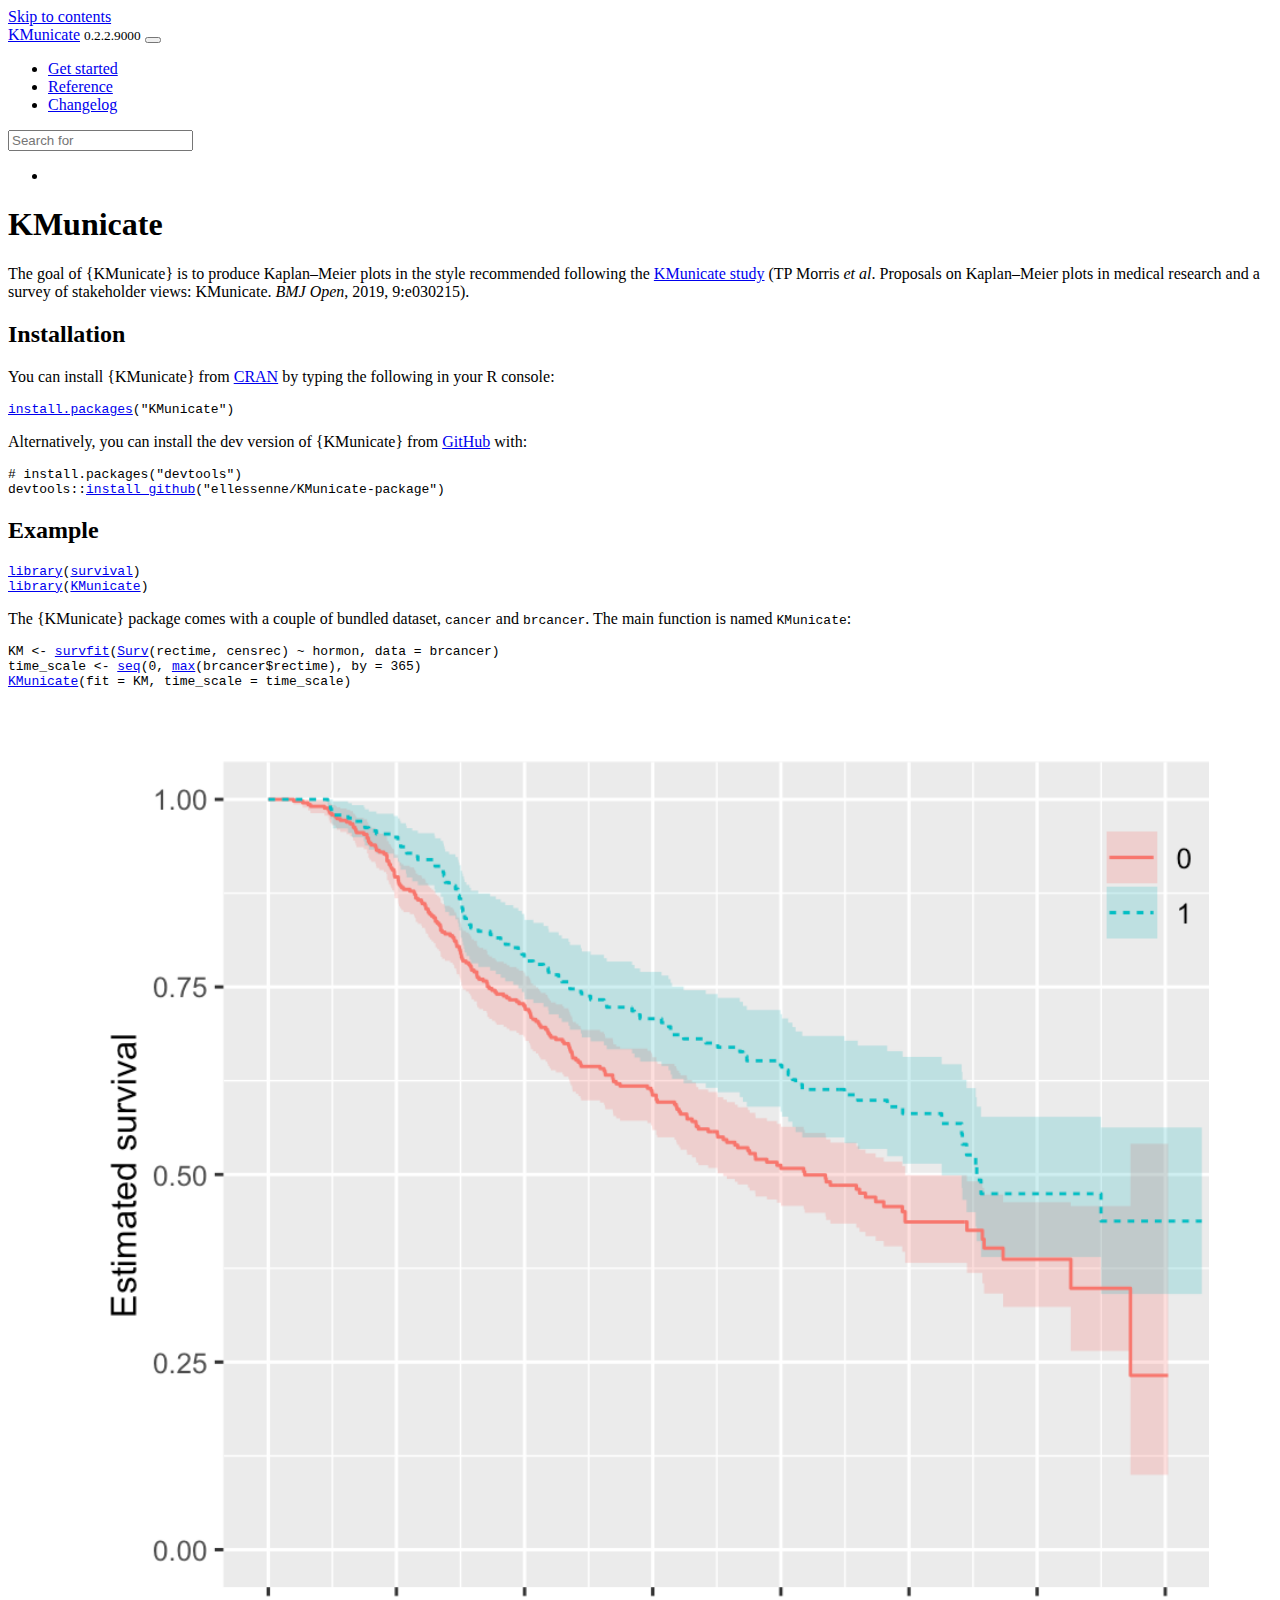
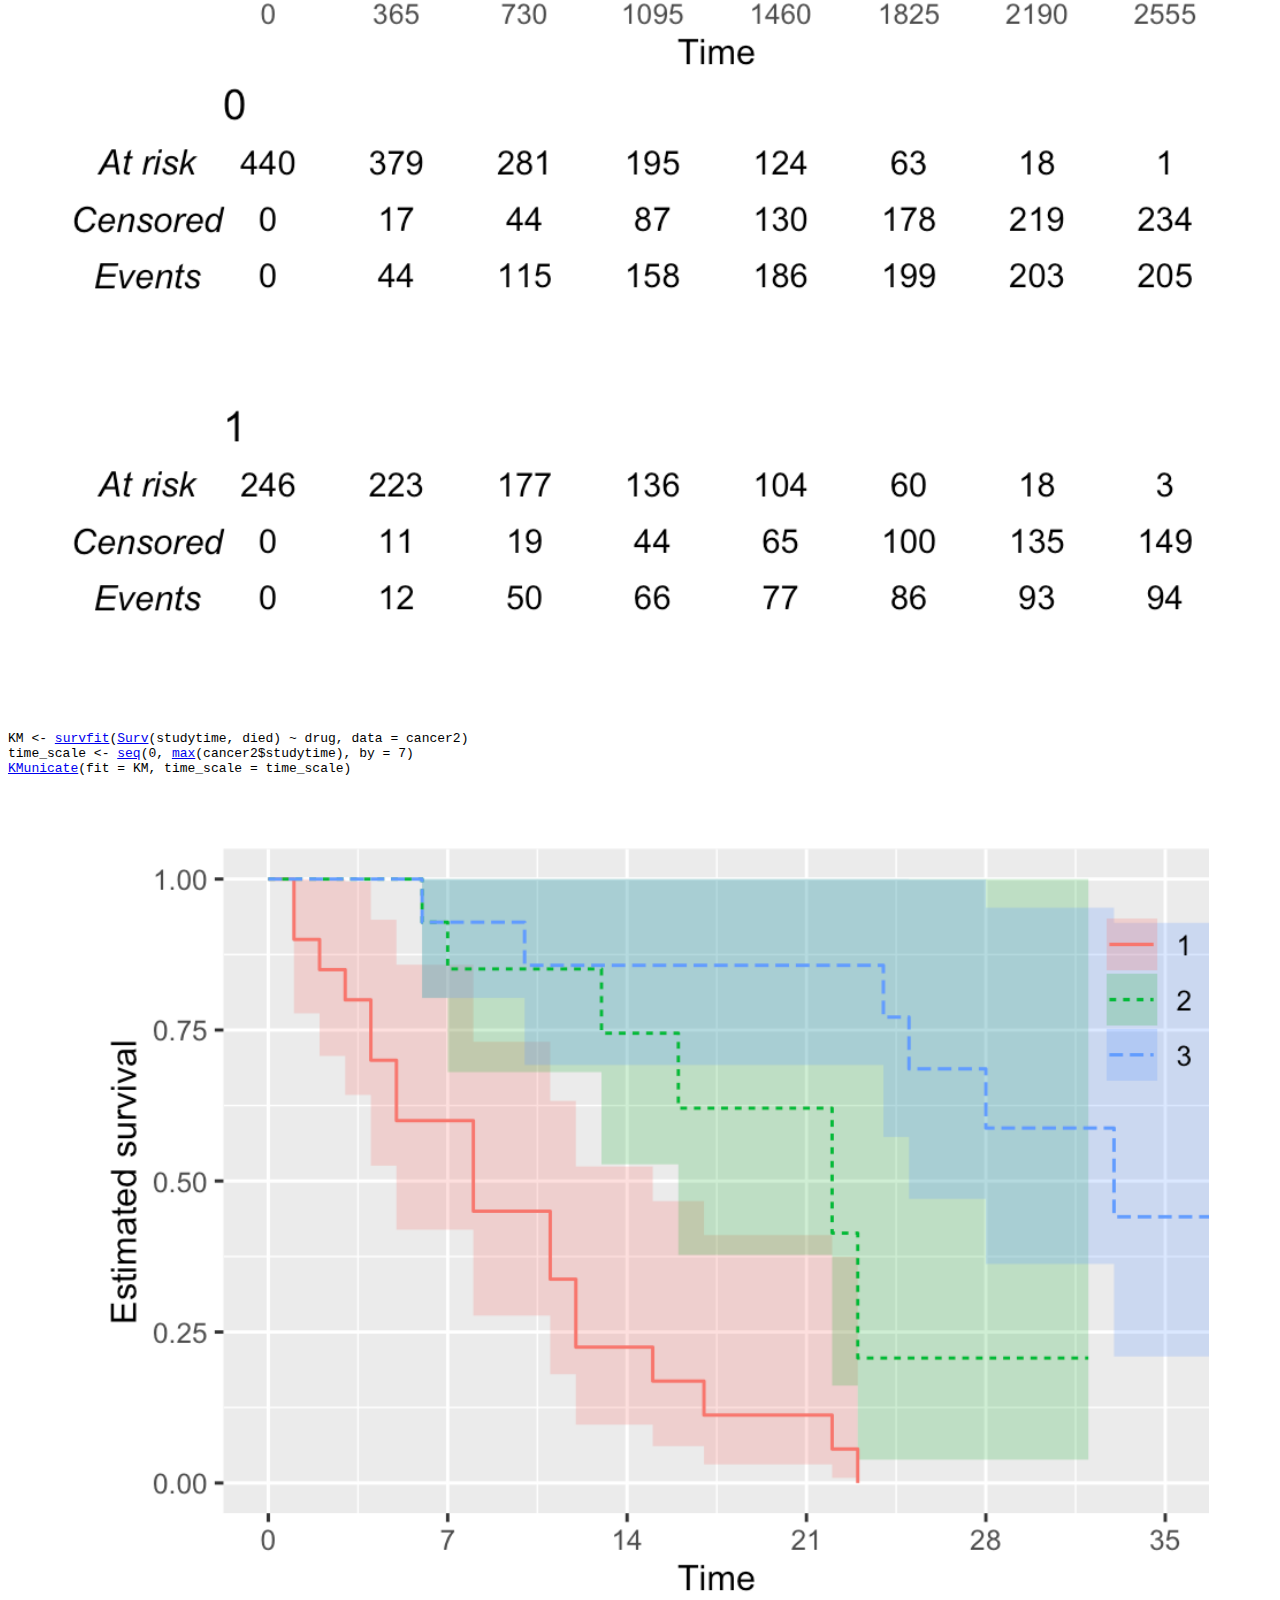
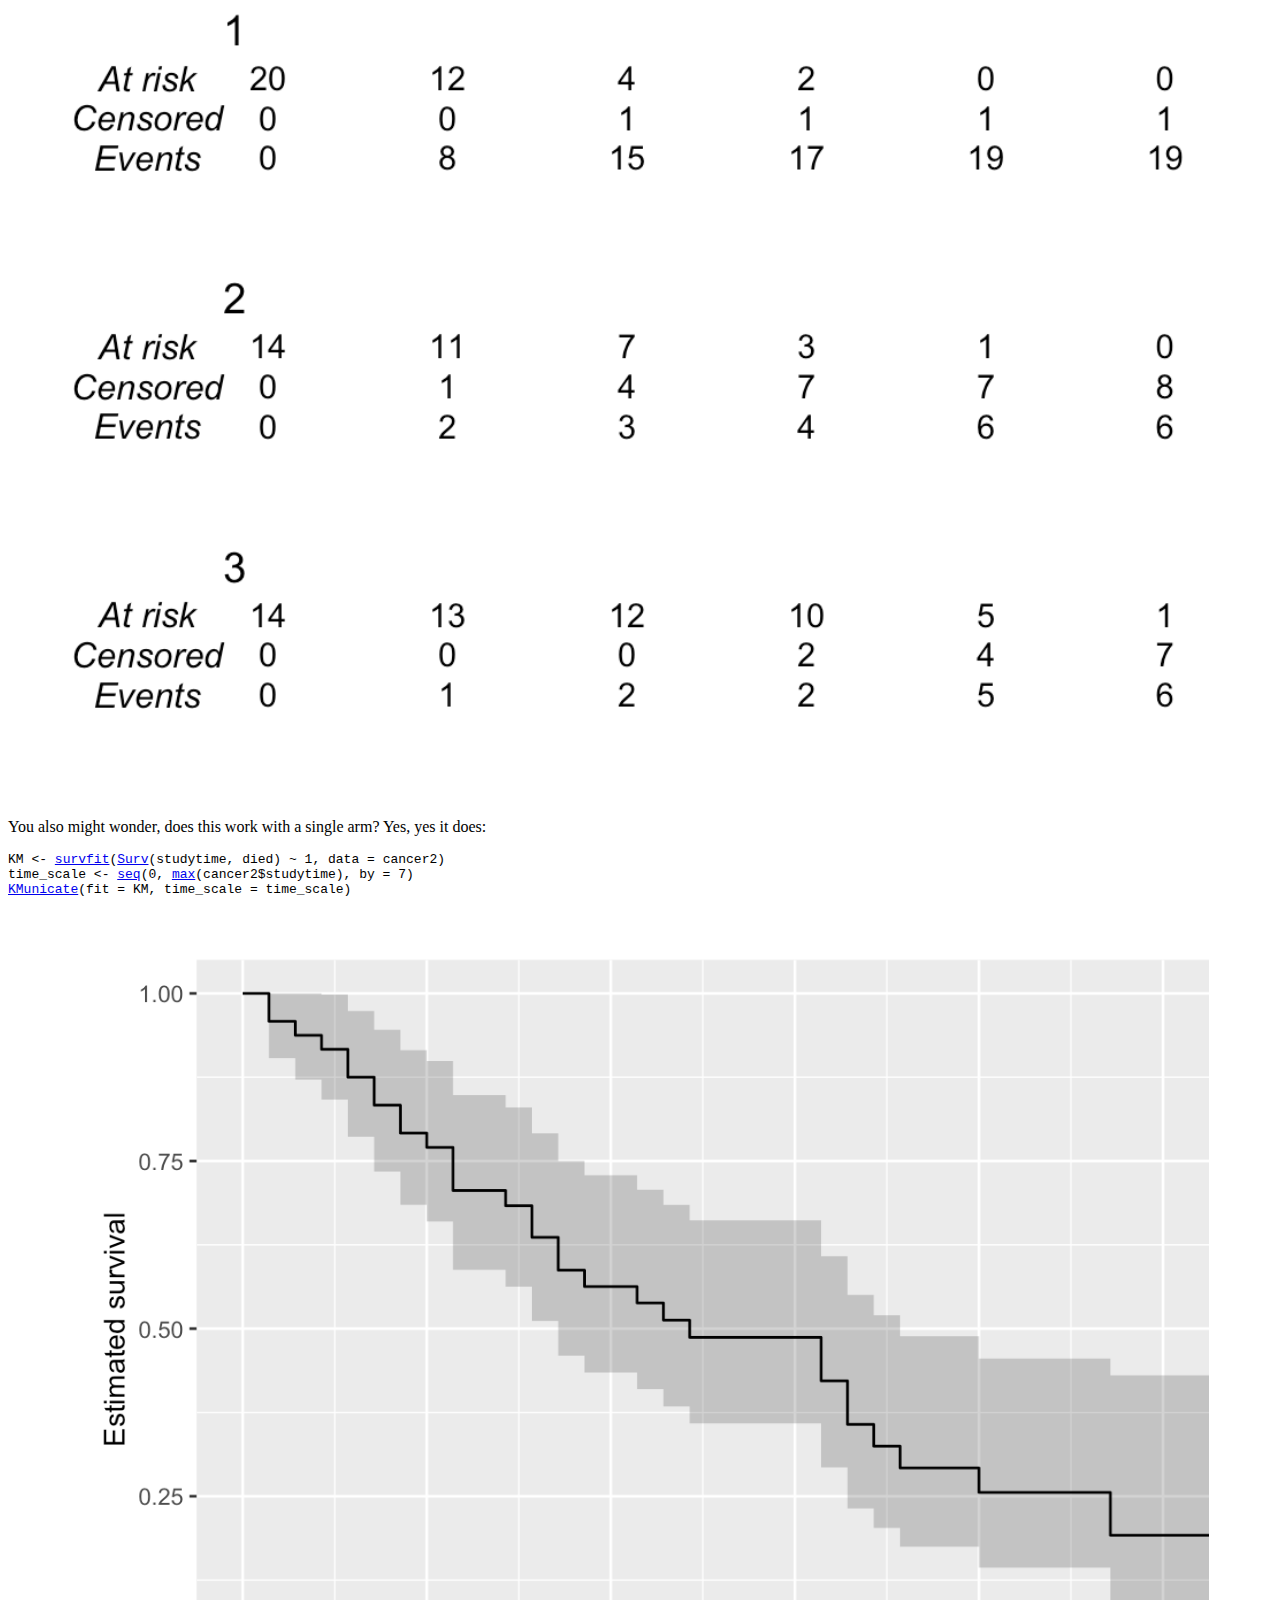
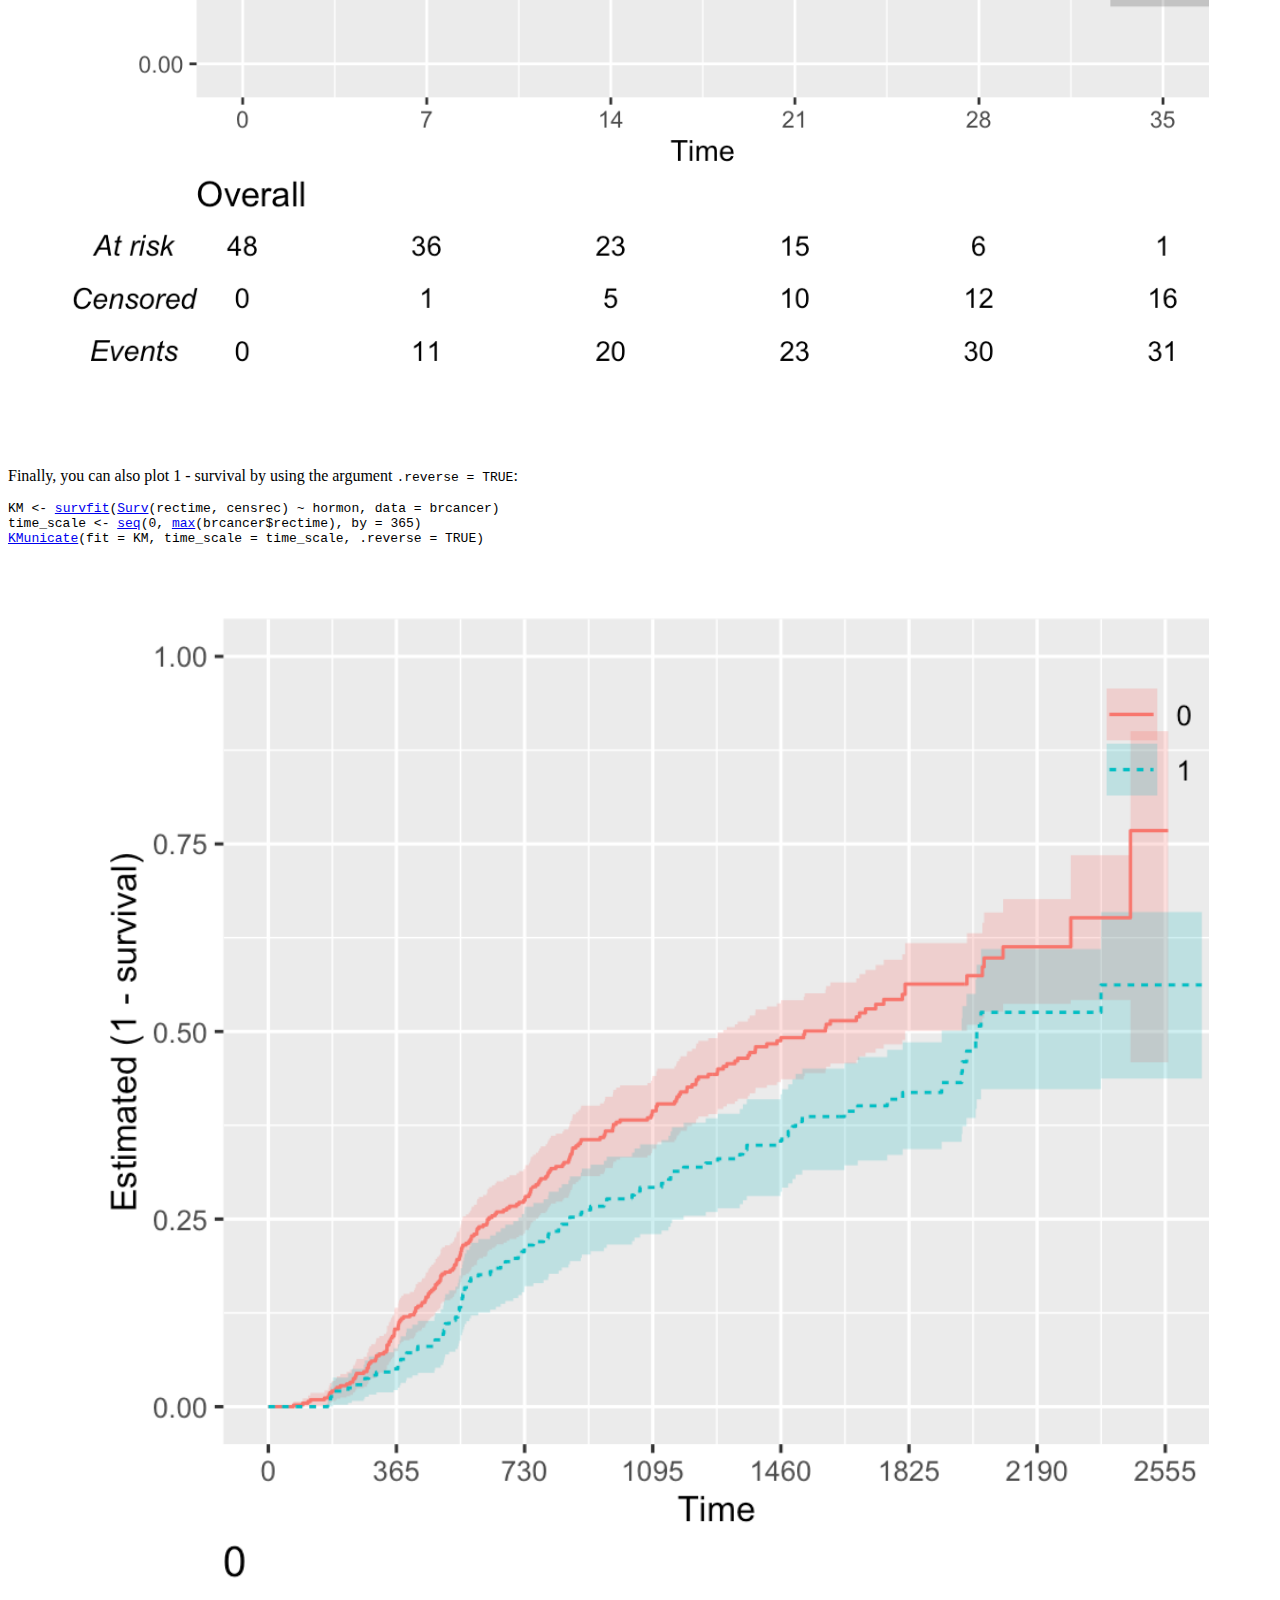
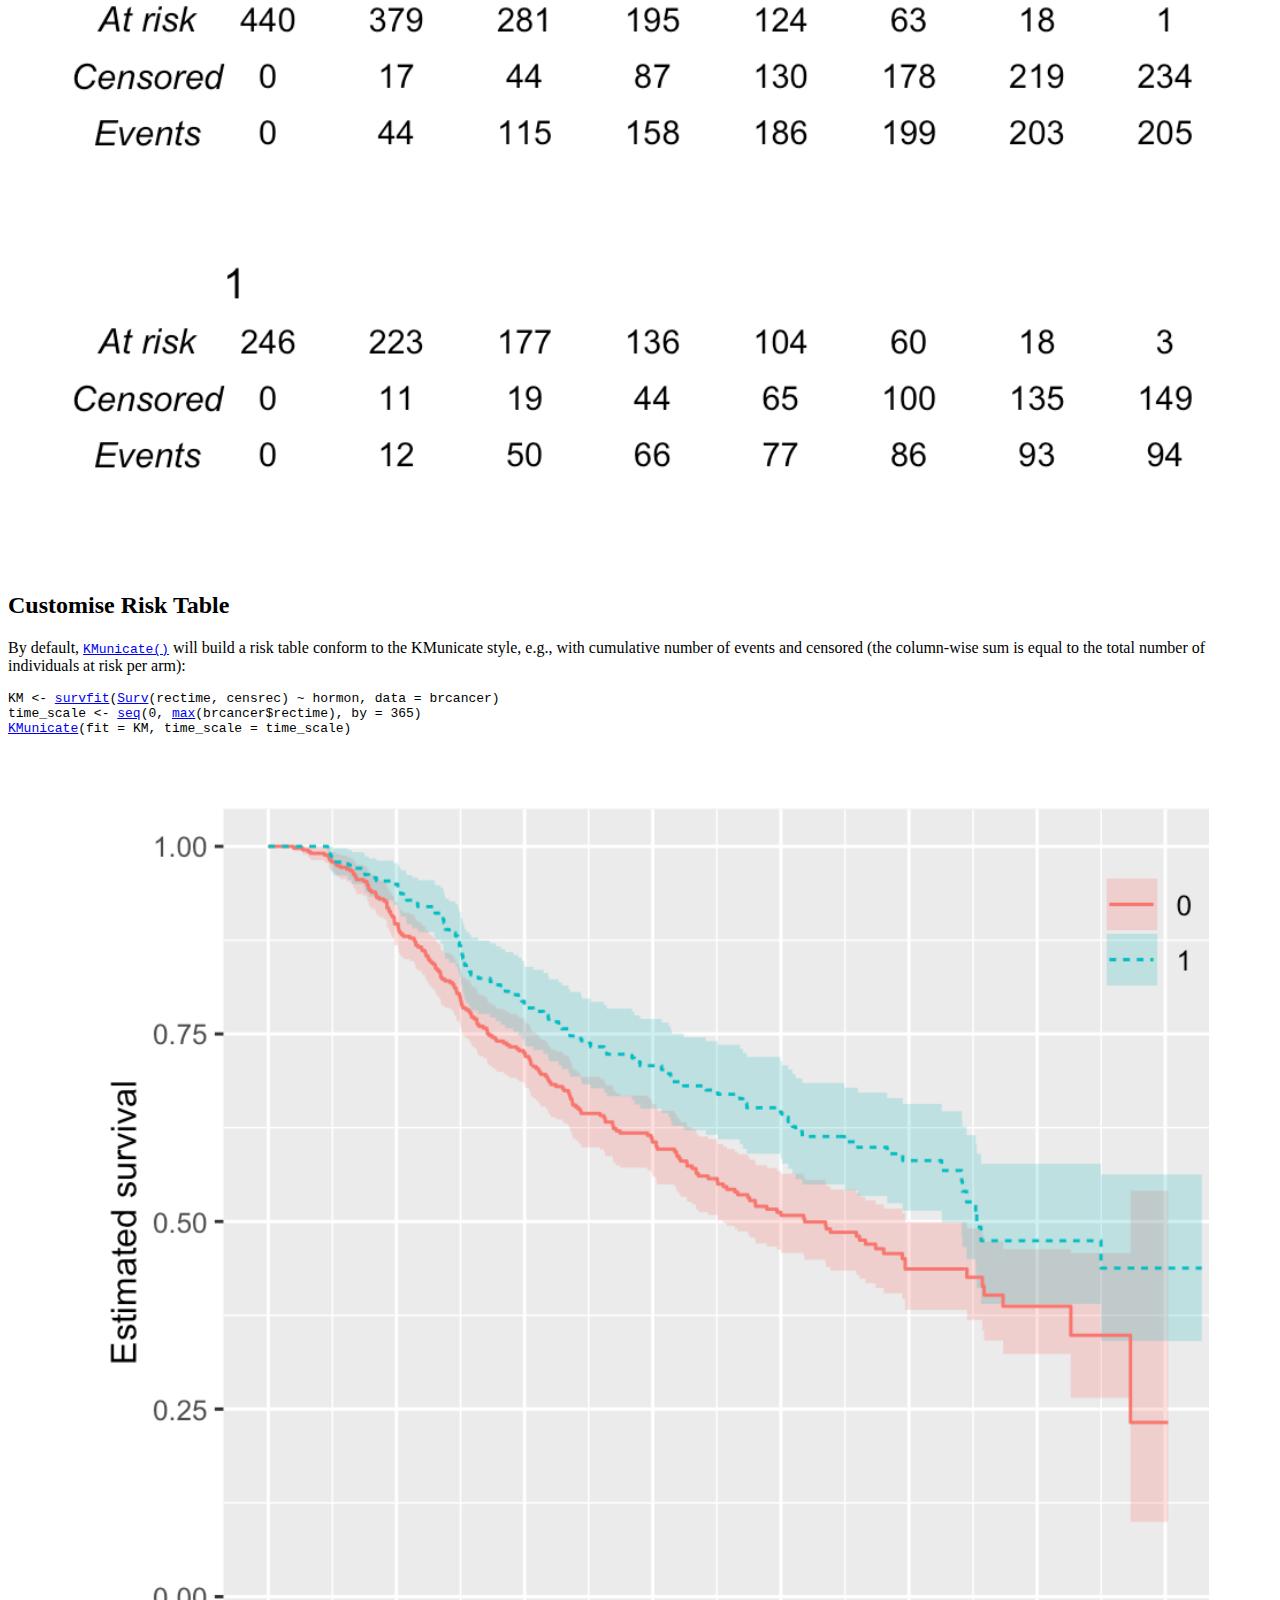
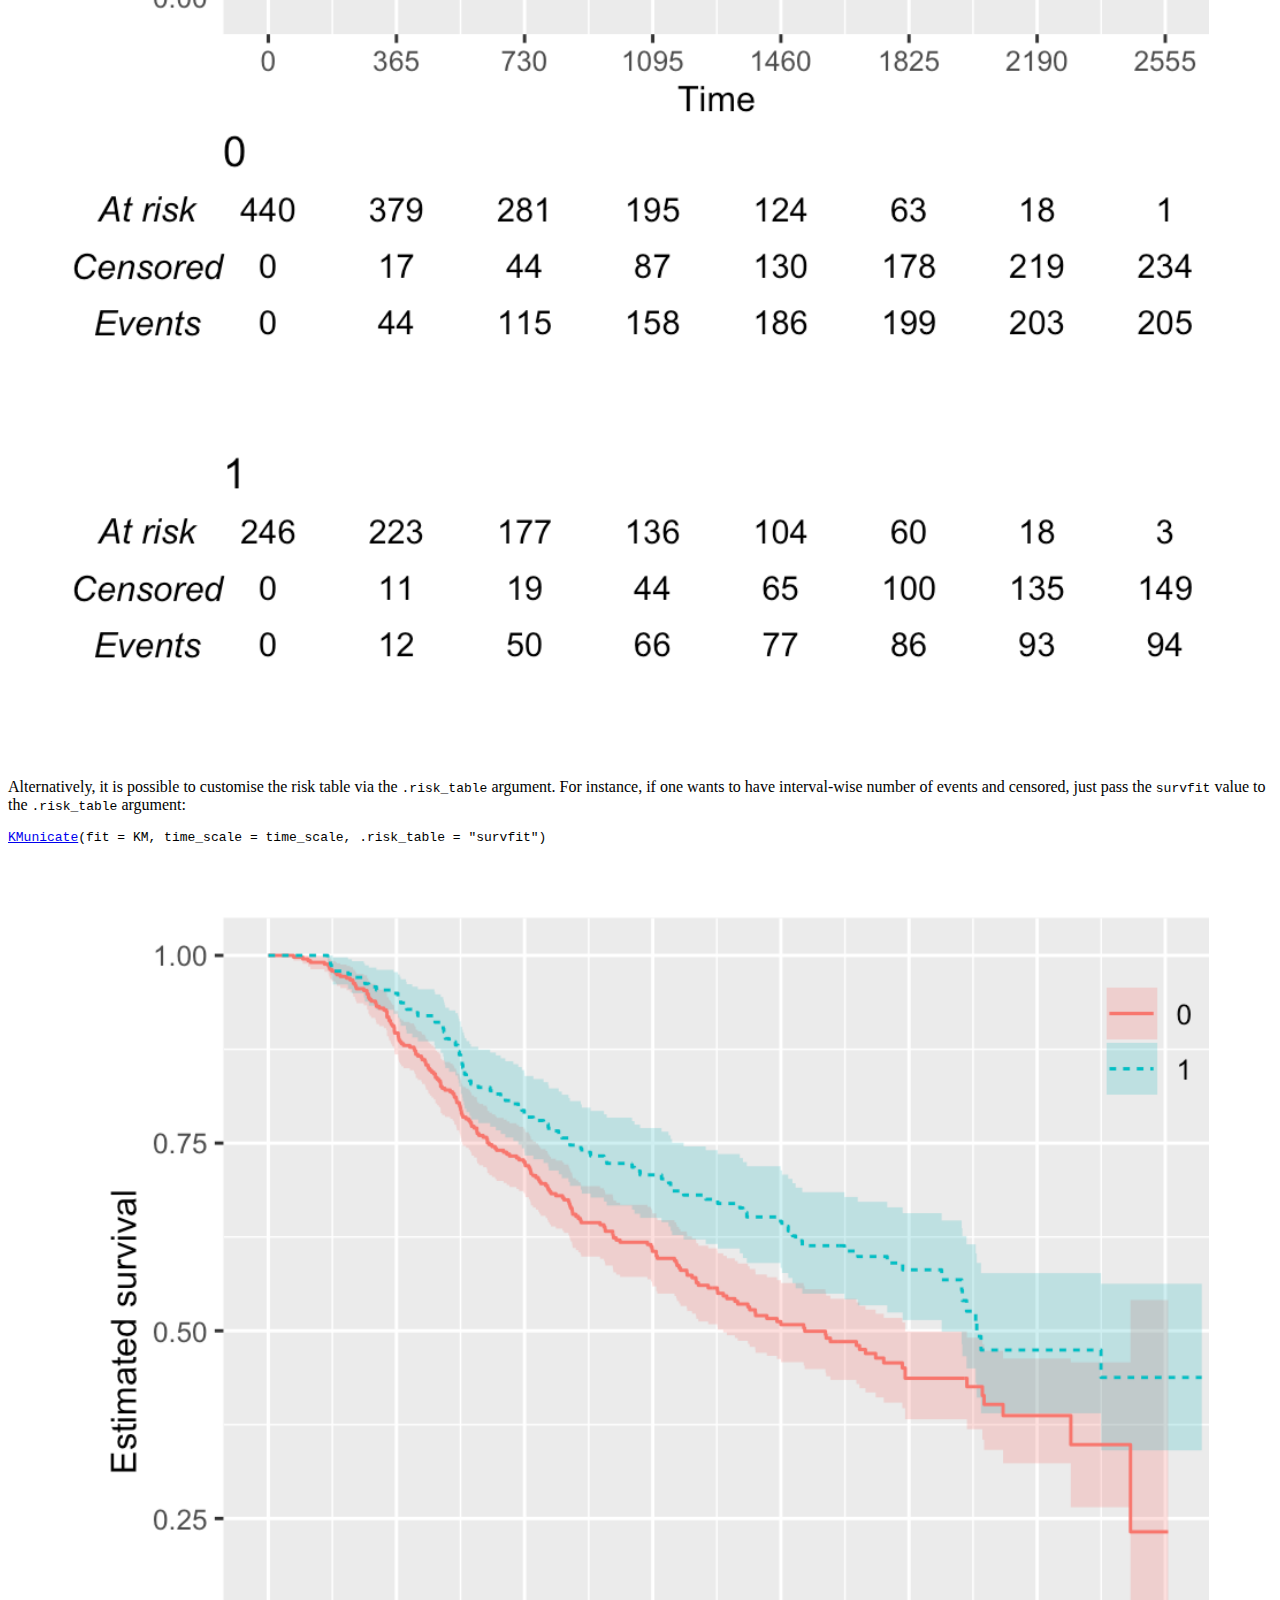
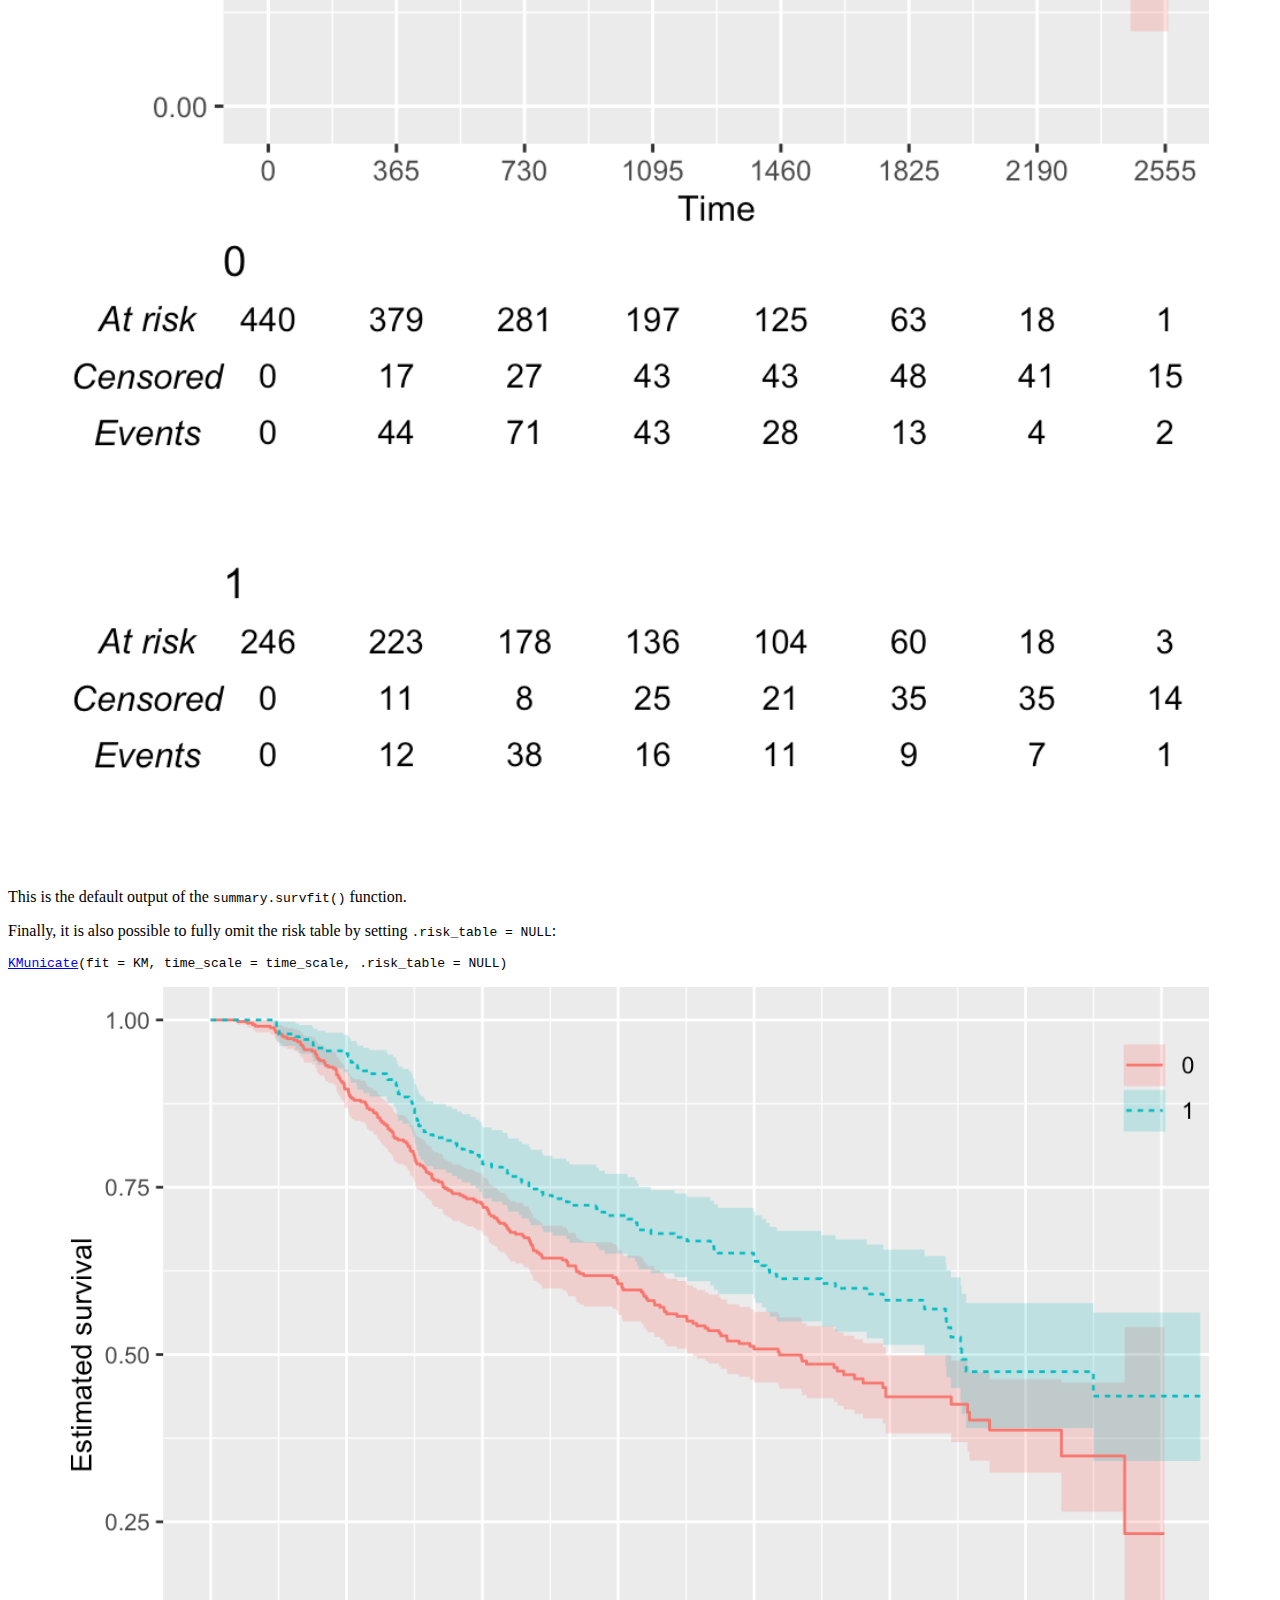
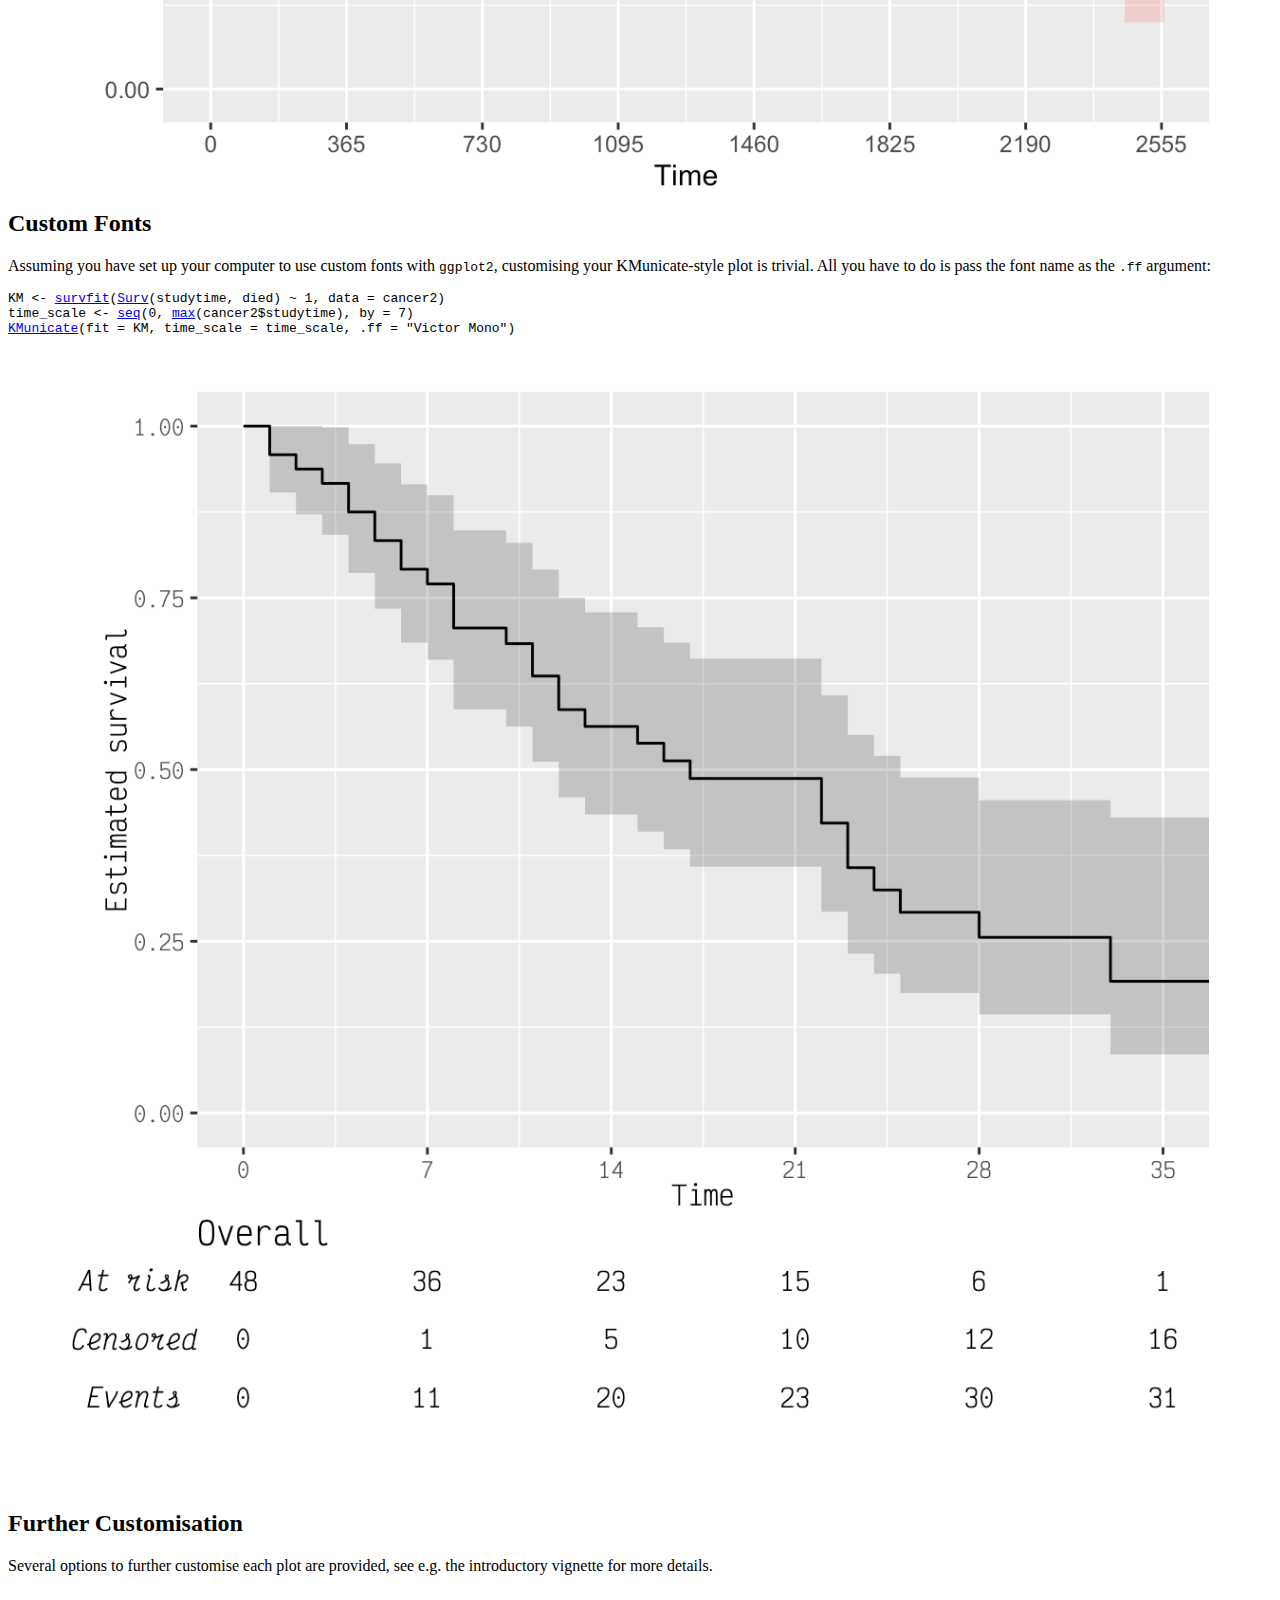
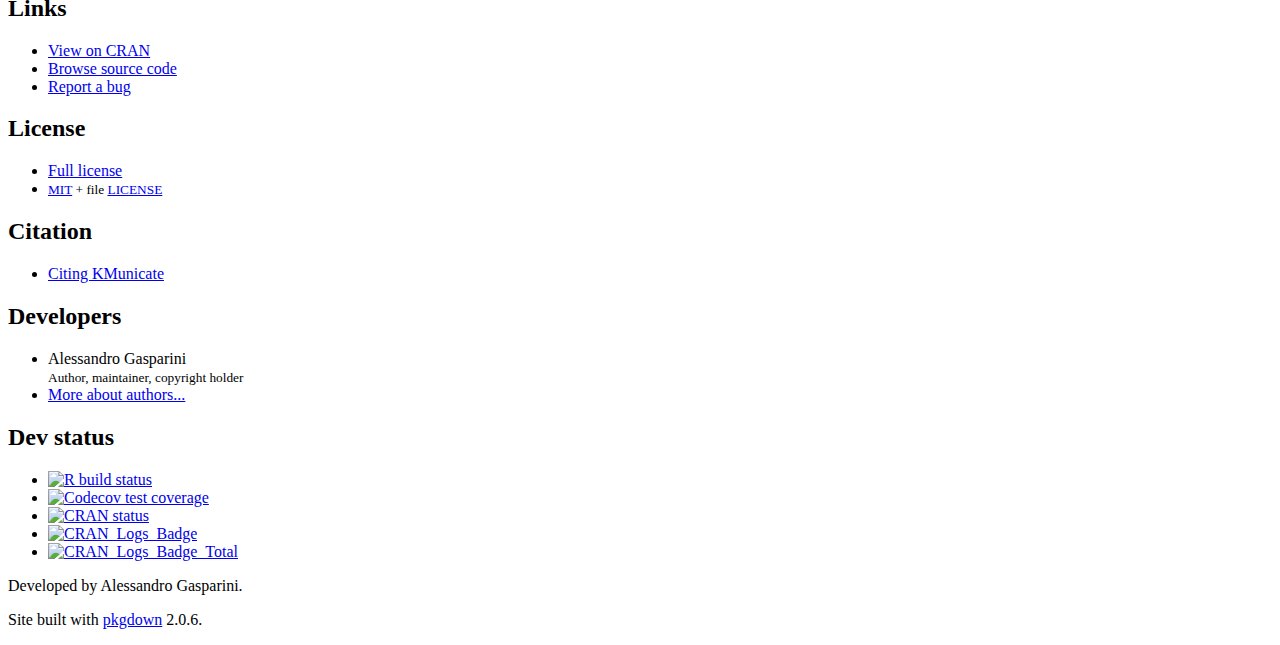
==== docs/index.html @ 042ed2f2 "Rebuilt documentation" ====
<!DOCTYPE html>
<!-- Generated by pkgdown: do not edit by hand --><html lang="en">
<head>
<meta http-equiv="Content-Type" content="text/html; charset=UTF-8">
<meta charset="utf-8">
<meta http-equiv="X-UA-Compatible" content="IE=edge">
<meta name="viewport" content="width=device-width, initial-scale=1, shrink-to-fit=no">
<meta name="description" content="Produce Kaplan–Meier plots in the style recommended
    following the KMunicate study by Morris et al. (2019)
    &lt;doi:10.1136/bmjopen-2019-030215&gt;. The KMunicate style consists of
    Kaplan-Meier curves with confidence intervals to quantify uncertainty
    and an extended risk table (per treatment arm) depicting the number of
    study subjects at risk, events, and censored observations over time.
    The resulting plots are built using ggplot2 and can be further
    customised to a certain extent, including themes, fonts, and colour
    scales.">
<title>KMunicate-Style Kaplan–Meier Plots • KMunicate</title>
<script src="deps/jquery-3.6.0/jquery-3.6.0.min.js"></script><meta name="viewport" content="width=device-width, initial-scale=1, shrink-to-fit=no">
<link href="deps/bootstrap-5.1.3/bootstrap.min.css" rel="stylesheet">
<script src="deps/bootstrap-5.1.3/bootstrap.bundle.min.js"></script><!-- Font Awesome icons --><link rel="stylesheet" href="https://cdnjs.cloudflare.com/ajax/libs/font-awesome/5.12.1/css/all.min.css" integrity="sha256-mmgLkCYLUQbXn0B1SRqzHar6dCnv9oZFPEC1g1cwlkk=" crossorigin="anonymous">
<link rel="stylesheet" href="https://cdnjs.cloudflare.com/ajax/libs/font-awesome/5.12.1/css/v4-shims.min.css" integrity="sha256-wZjR52fzng1pJHwx4aV2AO3yyTOXrcDW7jBpJtTwVxw=" crossorigin="anonymous">
<!-- bootstrap-toc --><script src="https://cdn.rawgit.com/afeld/bootstrap-toc/v1.0.1/dist/bootstrap-toc.min.js"></script><!-- headroom.js --><script src="https://cdnjs.cloudflare.com/ajax/libs/headroom/0.11.0/headroom.min.js" integrity="sha256-AsUX4SJE1+yuDu5+mAVzJbuYNPHj/WroHuZ8Ir/CkE0=" crossorigin="anonymous"></script><script src="https://cdnjs.cloudflare.com/ajax/libs/headroom/0.11.0/jQuery.headroom.min.js" integrity="sha256-ZX/yNShbjqsohH1k95liqY9Gd8uOiE1S4vZc+9KQ1K4=" crossorigin="anonymous"></script><!-- clipboard.js --><script src="https://cdnjs.cloudflare.com/ajax/libs/clipboard.js/2.0.6/clipboard.min.js" integrity="sha256-inc5kl9MA1hkeYUt+EC3BhlIgyp/2jDIyBLS6k3UxPI=" crossorigin="anonymous"></script><!-- search --><script src="https://cdnjs.cloudflare.com/ajax/libs/fuse.js/6.4.6/fuse.js" integrity="sha512-zv6Ywkjyktsohkbp9bb45V6tEMoWhzFzXis+LrMehmJZZSys19Yxf1dopHx7WzIKxr5tK2dVcYmaCk2uqdjF4A==" crossorigin="anonymous"></script><script src="https://cdnjs.cloudflare.com/ajax/libs/autocomplete.js/0.38.0/autocomplete.jquery.min.js" integrity="sha512-GU9ayf+66Xx2TmpxqJpliWbT5PiGYxpaG8rfnBEk1LL8l1KGkRShhngwdXK1UgqhAzWpZHSiYPc09/NwDQIGyg==" crossorigin="anonymous"></script><script src="https://cdnjs.cloudflare.com/ajax/libs/mark.js/8.11.1/mark.min.js" integrity="sha512-5CYOlHXGh6QpOFA/TeTylKLWfB3ftPsde7AnmhuitiTX4K5SqCLBeKro6sPS8ilsz1Q4NRx3v8Ko2IBiszzdww==" crossorigin="anonymous"></script><!-- pkgdown --><script src="pkgdown.js"></script><meta property="og:title" content="KMunicate-Style Kaplan–Meier Plots">
<meta property="og:description" content="Produce Kaplan–Meier plots in the style recommended
    following the KMunicate study by Morris et al. (2019)
    &lt;doi:10.1136/bmjopen-2019-030215&gt;. The KMunicate style consists of
    Kaplan-Meier curves with confidence intervals to quantify uncertainty
    and an extended risk table (per treatment arm) depicting the number of
    study subjects at risk, events, and censored observations over time.
    The resulting plots are built using ggplot2 and can be further
    customised to a certain extent, including themes, fonts, and colour
    scales.">
<!-- mathjax --><script src="https://cdnjs.cloudflare.com/ajax/libs/mathjax/2.7.5/MathJax.js" integrity="sha256-nvJJv9wWKEm88qvoQl9ekL2J+k/RWIsaSScxxlsrv8k=" crossorigin="anonymous"></script><script src="https://cdnjs.cloudflare.com/ajax/libs/mathjax/2.7.5/config/TeX-AMS-MML_HTMLorMML.js" integrity="sha256-84DKXVJXs0/F8OTMzX4UR909+jtl4G7SPypPavF+GfA=" crossorigin="anonymous"></script><!--[if lt IE 9]>
<script src="https://oss.maxcdn.com/html5shiv/3.7.3/html5shiv.min.js"></script>
<script src="https://oss.maxcdn.com/respond/1.4.2/respond.min.js"></script>
<![endif]-->
</head>
<body>
    <a href="#main" class="visually-hidden-focusable">Skip to contents</a>
    

    <nav class="navbar fixed-top navbar-dark navbar-expand-lg bg-primary"><div class="container">
    
    <a class="navbar-brand me-2" href="index.html">KMunicate</a>

    <small class="nav-text text-muted me-auto" data-bs-toggle="tooltip" data-bs-placement="bottom" title="">0.2.2.9000</small>

    
    <button class="navbar-toggler" type="button" data-bs-toggle="collapse" data-bs-target="#navbar" aria-controls="navbar" aria-expanded="false" aria-label="Toggle navigation">
      <span class="navbar-toggler-icon"></span>
    </button>

    <div id="navbar" class="collapse navbar-collapse ms-3">
      <ul class="navbar-nav me-auto">
<li class="nav-item">
  <a class="nav-link" href="articles/KMunicate.html">Get started</a>
</li>
<li class="nav-item">
  <a class="nav-link" href="reference/index.html">Reference</a>
</li>
<li class="nav-item">
  <a class="nav-link" href="news/index.html">Changelog</a>
</li>
      </ul>
<form class="form-inline my-2 my-lg-0" role="search">
        <input type="search" class="form-control me-sm-2" aria-label="Toggle navigation" name="search-input" data-search-index="search.json" id="search-input" placeholder="Search for" autocomplete="off">
</form>

      <ul class="navbar-nav">
<li class="nav-item">
  <a class="external-link nav-link" href="https://github.com/ellessenne/KMunicate-package/" aria-label="github">
    <span class="fab fa fab fa-github fa-lg"></span>
     
  </a>
</li>
      </ul>
</div>

    
  </div>
</nav><div class="container template-home">
<div class="row">
  <main id="main" class="col-md-9"><div class="section level1">
<div class="page-header"><h1 id="kmunicate">KMunicate<a class="anchor" aria-label="anchor" href="#kmunicate"></a>
</h1></div>
<!-- badges: start -->

<p>The goal of {KMunicate} is to produce Kaplan–Meier plots in the style recommended following the <a href="http://dx.doi.org/10.1136/bmjopen-2019-030215" class="external-link">KMunicate study</a> (TP Morris <em>et al</em>. Proposals on Kaplan–Meier plots in medical research and a survey of stakeholder views: KMunicate. <em>BMJ Open</em>, 2019, 9:e030215).</p>
<div class="section level2">
<h2 id="installation">Installation<a class="anchor" aria-label="anchor" href="#installation"></a>
</h2>
<p>You can install {KMunicate} from <a href="https://CRAN.R-project.org/package=KMunicate" class="external-link">CRAN</a> by typing the following in your R console:</p>
<div class="sourceCode" id="cb1"><pre class="downlit sourceCode r">
<code class="sourceCode R"><span><span class="fu"><a href="https://rdrr.io/r/utils/install.packages.html" class="external-link">install.packages</a></span><span class="op">(</span><span class="st">"KMunicate"</span><span class="op">)</span></span></code></pre></div>
<p>Alternatively, you can install the dev version of {KMunicate} from <a href="https://github.com/ellessenne/KMunicate-package/" class="external-link">GitHub</a> with:</p>
<div class="sourceCode" id="cb2"><pre class="downlit sourceCode r">
<code class="sourceCode R"><span><span class="co"># install.packages("devtools")</span></span>
<span><span class="fu">devtools</span><span class="fu">::</span><span class="fu"><a href="https://remotes.r-lib.org/reference/install_github.html" class="external-link">install_github</a></span><span class="op">(</span><span class="st">"ellessenne/KMunicate-package"</span><span class="op">)</span></span></code></pre></div>
</div>
<div class="section level2">
<h2 id="example">Example<a class="anchor" aria-label="anchor" href="#example"></a>
</h2>
<div class="sourceCode" id="cb3"><pre class="downlit sourceCode r">
<code class="sourceCode R"><span><span class="kw"><a href="https://rdrr.io/r/base/library.html" class="external-link">library</a></span><span class="op">(</span><span class="va"><a href="https://github.com/therneau/survival" class="external-link">survival</a></span><span class="op">)</span></span>
<span><span class="kw"><a href="https://rdrr.io/r/base/library.html" class="external-link">library</a></span><span class="op">(</span><span class="va"><a href="https://ellessenne.github.io/KMunicate-package/">KMunicate</a></span><span class="op">)</span></span></code></pre></div>
<p>The {KMunicate} package comes with a couple of bundled dataset, <code>cancer</code> and <code>brcancer</code>. The main function is named <code>KMunicate</code>:</p>
<div class="sourceCode" id="cb4"><pre class="downlit sourceCode r">
<code class="sourceCode R"><span><span class="va">KM</span> <span class="op">&lt;-</span> <span class="fu"><a href="https://rdrr.io/pkg/survival/man/survfit.html" class="external-link">survfit</a></span><span class="op">(</span><span class="fu"><a href="https://rdrr.io/pkg/survival/man/Surv.html" class="external-link">Surv</a></span><span class="op">(</span><span class="va">rectime</span>, <span class="va">censrec</span><span class="op">)</span> <span class="op">~</span> <span class="va">hormon</span>, data <span class="op">=</span> <span class="va">brcancer</span><span class="op">)</span></span>
<span><span class="va">time_scale</span> <span class="op">&lt;-</span> <span class="fu"><a href="https://rdrr.io/r/base/seq.html" class="external-link">seq</a></span><span class="op">(</span><span class="fl">0</span>, <span class="fu"><a href="https://rdrr.io/r/base/Extremes.html" class="external-link">max</a></span><span class="op">(</span><span class="va">brcancer</span><span class="op">$</span><span class="va">rectime</span><span class="op">)</span>, by <span class="op">=</span> <span class="fl">365</span><span class="op">)</span></span>
<span><span class="fu"><a href="reference/KMunicate.html">KMunicate</a></span><span class="op">(</span>fit <span class="op">=</span> <span class="va">KM</span>, time_scale <span class="op">=</span> <span class="va">time_scale</span><span class="op">)</span></span></code></pre></div>
<p><img src="reference/figures/README-brcancer-1.png" width="90%" style="display: block; margin: auto;"></p>
<div class="sourceCode" id="cb5"><pre class="downlit sourceCode r">
<code class="sourceCode R"><span><span class="va">KM</span> <span class="op">&lt;-</span> <span class="fu"><a href="https://rdrr.io/pkg/survival/man/survfit.html" class="external-link">survfit</a></span><span class="op">(</span><span class="fu"><a href="https://rdrr.io/pkg/survival/man/Surv.html" class="external-link">Surv</a></span><span class="op">(</span><span class="va">studytime</span>, <span class="va">died</span><span class="op">)</span> <span class="op">~</span> <span class="va">drug</span>, data <span class="op">=</span> <span class="va">cancer2</span><span class="op">)</span></span>
<span><span class="va">time_scale</span> <span class="op">&lt;-</span> <span class="fu"><a href="https://rdrr.io/r/base/seq.html" class="external-link">seq</a></span><span class="op">(</span><span class="fl">0</span>, <span class="fu"><a href="https://rdrr.io/r/base/Extremes.html" class="external-link">max</a></span><span class="op">(</span><span class="va">cancer2</span><span class="op">$</span><span class="va">studytime</span><span class="op">)</span>, by <span class="op">=</span> <span class="fl">7</span><span class="op">)</span></span>
<span><span class="fu"><a href="reference/KMunicate.html">KMunicate</a></span><span class="op">(</span>fit <span class="op">=</span> <span class="va">KM</span>, time_scale <span class="op">=</span> <span class="va">time_scale</span><span class="op">)</span></span></code></pre></div>
<p><img src="reference/figures/README-cancer-1.png" width="90%" style="display: block; margin: auto;"></p>
<p>You also might wonder, does this work with a single arm? Yes, yes it does:</p>
<div class="sourceCode" id="cb6"><pre class="downlit sourceCode r">
<code class="sourceCode R"><span><span class="va">KM</span> <span class="op">&lt;-</span> <span class="fu"><a href="https://rdrr.io/pkg/survival/man/survfit.html" class="external-link">survfit</a></span><span class="op">(</span><span class="fu"><a href="https://rdrr.io/pkg/survival/man/Surv.html" class="external-link">Surv</a></span><span class="op">(</span><span class="va">studytime</span>, <span class="va">died</span><span class="op">)</span> <span class="op">~</span> <span class="fl">1</span>, data <span class="op">=</span> <span class="va">cancer2</span><span class="op">)</span></span>
<span><span class="va">time_scale</span> <span class="op">&lt;-</span> <span class="fu"><a href="https://rdrr.io/r/base/seq.html" class="external-link">seq</a></span><span class="op">(</span><span class="fl">0</span>, <span class="fu"><a href="https://rdrr.io/r/base/Extremes.html" class="external-link">max</a></span><span class="op">(</span><span class="va">cancer2</span><span class="op">$</span><span class="va">studytime</span><span class="op">)</span>, by <span class="op">=</span> <span class="fl">7</span><span class="op">)</span></span>
<span><span class="fu"><a href="reference/KMunicate.html">KMunicate</a></span><span class="op">(</span>fit <span class="op">=</span> <span class="va">KM</span>, time_scale <span class="op">=</span> <span class="va">time_scale</span><span class="op">)</span></span></code></pre></div>
<p><img src="reference/figures/README-cancer-single-1.png" width="90%" style="display: block; margin: auto;"></p>
<p>Finally, you can also plot 1 - survival by using the argument <code>.reverse = TRUE</code>:</p>
<div class="sourceCode" id="cb7"><pre class="downlit sourceCode r">
<code class="sourceCode R"><span><span class="va">KM</span> <span class="op">&lt;-</span> <span class="fu"><a href="https://rdrr.io/pkg/survival/man/survfit.html" class="external-link">survfit</a></span><span class="op">(</span><span class="fu"><a href="https://rdrr.io/pkg/survival/man/Surv.html" class="external-link">Surv</a></span><span class="op">(</span><span class="va">rectime</span>, <span class="va">censrec</span><span class="op">)</span> <span class="op">~</span> <span class="va">hormon</span>, data <span class="op">=</span> <span class="va">brcancer</span><span class="op">)</span></span>
<span><span class="va">time_scale</span> <span class="op">&lt;-</span> <span class="fu"><a href="https://rdrr.io/r/base/seq.html" class="external-link">seq</a></span><span class="op">(</span><span class="fl">0</span>, <span class="fu"><a href="https://rdrr.io/r/base/Extremes.html" class="external-link">max</a></span><span class="op">(</span><span class="va">brcancer</span><span class="op">$</span><span class="va">rectime</span><span class="op">)</span>, by <span class="op">=</span> <span class="fl">365</span><span class="op">)</span></span>
<span><span class="fu"><a href="reference/KMunicate.html">KMunicate</a></span><span class="op">(</span>fit <span class="op">=</span> <span class="va">KM</span>, time_scale <span class="op">=</span> <span class="va">time_scale</span>, .reverse <span class="op">=</span> <span class="cn">TRUE</span><span class="op">)</span></span></code></pre></div>
<p><img src="reference/figures/README-brcancer-reverse-1.png" width="90%" style="display: block; margin: auto;"></p>
</div>
<div class="section level2">
<h2 id="customise-risk-table">Customise Risk Table<a class="anchor" aria-label="anchor" href="#customise-risk-table"></a>
</h2>
<p>By default, <code><a href="reference/KMunicate.html">KMunicate()</a></code> will build a risk table conform to the KMunicate style, e.g., with cumulative number of events and censored (the column-wise sum is equal to the total number of individuals at risk per arm):</p>
<div class="sourceCode" id="cb8"><pre class="downlit sourceCode r">
<code class="sourceCode R"><span><span class="va">KM</span> <span class="op">&lt;-</span> <span class="fu"><a href="https://rdrr.io/pkg/survival/man/survfit.html" class="external-link">survfit</a></span><span class="op">(</span><span class="fu"><a href="https://rdrr.io/pkg/survival/man/Surv.html" class="external-link">Surv</a></span><span class="op">(</span><span class="va">rectime</span>, <span class="va">censrec</span><span class="op">)</span> <span class="op">~</span> <span class="va">hormon</span>, data <span class="op">=</span> <span class="va">brcancer</span><span class="op">)</span></span>
<span><span class="va">time_scale</span> <span class="op">&lt;-</span> <span class="fu"><a href="https://rdrr.io/r/base/seq.html" class="external-link">seq</a></span><span class="op">(</span><span class="fl">0</span>, <span class="fu"><a href="https://rdrr.io/r/base/Extremes.html" class="external-link">max</a></span><span class="op">(</span><span class="va">brcancer</span><span class="op">$</span><span class="va">rectime</span><span class="op">)</span>, by <span class="op">=</span> <span class="fl">365</span><span class="op">)</span></span>
<span><span class="fu"><a href="reference/KMunicate.html">KMunicate</a></span><span class="op">(</span>fit <span class="op">=</span> <span class="va">KM</span>, time_scale <span class="op">=</span> <span class="va">time_scale</span><span class="op">)</span></span></code></pre></div>
<p><img src="reference/figures/README-brcancer-KMunicate-1.png" width="90%" style="display: block; margin: auto;"></p>
<p>Alternatively, it is possible to customise the risk table via the <code>.risk_table</code> argument. For instance, if one wants to have interval-wise number of events and censored, just pass the <code>survfit</code> value to the <code>.risk_table</code> argument:</p>
<div class="sourceCode" id="cb9"><pre class="downlit sourceCode r">
<code class="sourceCode R"><span><span class="fu"><a href="reference/KMunicate.html">KMunicate</a></span><span class="op">(</span>fit <span class="op">=</span> <span class="va">KM</span>, time_scale <span class="op">=</span> <span class="va">time_scale</span>, .risk_table <span class="op">=</span> <span class="st">"survfit"</span><span class="op">)</span></span></code></pre></div>
<p><img src="reference/figures/README-brcancer-survfit-1.png" width="90%" style="display: block; margin: auto;"></p>
<p>This is the default output of the <code>summary.survfit()</code> function.</p>
<p>Finally, it is also possible to fully omit the risk table by setting <code>.risk_table = NULL</code>:</p>
<div class="sourceCode" id="cb10"><pre class="downlit sourceCode r">
<code class="sourceCode R"><span><span class="fu"><a href="reference/KMunicate.html">KMunicate</a></span><span class="op">(</span>fit <span class="op">=</span> <span class="va">KM</span>, time_scale <span class="op">=</span> <span class="va">time_scale</span>, .risk_table <span class="op">=</span> <span class="cn">NULL</span><span class="op">)</span></span></code></pre></div>
<p><img src="reference/figures/README-brcancer-NULL-1.png" width="90%" style="display: block; margin: auto;"></p>
</div>
<div class="section level2">
<h2 id="custom-fonts">Custom Fonts<a class="anchor" aria-label="anchor" href="#custom-fonts"></a>
</h2>
<p>Assuming you have set up your computer to use custom fonts with <code>ggplot2</code>, customising your KMunicate-style plot is trivial. All you have to do is pass the font name as the <code>.ff</code> argument:</p>
<div class="sourceCode" id="cb11"><pre class="downlit sourceCode r">
<code class="sourceCode R"><span><span class="va">KM</span> <span class="op">&lt;-</span> <span class="fu"><a href="https://rdrr.io/pkg/survival/man/survfit.html" class="external-link">survfit</a></span><span class="op">(</span><span class="fu"><a href="https://rdrr.io/pkg/survival/man/Surv.html" class="external-link">Surv</a></span><span class="op">(</span><span class="va">studytime</span>, <span class="va">died</span><span class="op">)</span> <span class="op">~</span> <span class="fl">1</span>, data <span class="op">=</span> <span class="va">cancer2</span><span class="op">)</span></span>
<span><span class="va">time_scale</span> <span class="op">&lt;-</span> <span class="fu"><a href="https://rdrr.io/r/base/seq.html" class="external-link">seq</a></span><span class="op">(</span><span class="fl">0</span>, <span class="fu"><a href="https://rdrr.io/r/base/Extremes.html" class="external-link">max</a></span><span class="op">(</span><span class="va">cancer2</span><span class="op">$</span><span class="va">studytime</span><span class="op">)</span>, by <span class="op">=</span> <span class="fl">7</span><span class="op">)</span></span>
<span><span class="fu"><a href="reference/KMunicate.html">KMunicate</a></span><span class="op">(</span>fit <span class="op">=</span> <span class="va">KM</span>, time_scale <span class="op">=</span> <span class="va">time_scale</span>, .ff <span class="op">=</span> <span class="st">"Victor Mono"</span><span class="op">)</span></span></code></pre></div>
<p><img src="reference/figures/README-cancer-single-ff-1.png" width="90%" style="display: block; margin: auto;"></p>
</div>
<div class="section level2">
<h2 id="further-customisation">Further Customisation<a class="anchor" aria-label="anchor" href="#further-customisation"></a>
</h2>
<p>Several options to further customise each plot are provided, see e.g. the introductory vignette for more details.</p>
</div>
</div>
  </main><aside class="col-md-3"><div class="links">
<h2 data-toc-skip>Links</h2>
<ul class="list-unstyled">
<li><a href="https://cloud.r-project.org/package=KMunicate" class="external-link">View on CRAN</a></li>
<li><a href="https://github.com/ellessenne/KMunicate-package/" class="external-link">Browse source code</a></li>
<li><a href="https://github.com/ellessenne/KMunicate-package/issues" class="external-link">Report a bug</a></li>
</ul>
</div>

<div class="license">
<h2 data-toc-skip>License</h2>
<ul class="list-unstyled">
<li><a href="LICENSE.html">Full license</a></li>
<li><small><a href="https://opensource.org/licenses/mit-license.php" class="external-link">MIT</a> + file <a href="LICENSE-text.html">LICENSE</a></small></li>
</ul>
</div>


<div class="citation">
<h2 data-toc-skip>Citation</h2>
<ul class="list-unstyled">
<li><a href="authors.html#citation">Citing KMunicate</a></li>
</ul>
</div>

<div class="developers">
<h2 data-toc-skip>Developers</h2>
<ul class="list-unstyled">
<li>Alessandro Gasparini <br><small class="roles"> Author, maintainer, copyright holder </small> <a href="https://orcid.org/0000-0002-8319-7624" target="orcid.widget" aria-label="ORCID" class="external-link"><span class="fab fa-orcid orcid" aria-hidden="true"></span></a> </li>
<li><a href="authors.html">More about authors...</a></li>
</ul>
</div>

<div class="dev-status">
<h2 data-toc-skip>Dev status</h2>
<ul class="list-unstyled">
<li><a href="https://github.com/ellessenne/KMunicate-package/actions" class="external-link"><img src="https://github.com/ellessenne/KMunicate-package/workflows/R-CMD-check/badge.svg" alt="R build status"></a></li>
<li><a href="https://app.codecov.io/gh/ellessenne/KMunicate-package?branch=master" class="external-link"><img src="https://codecov.io/gh/ellessenne/KMunicate-package/branch/master/graph/badge.svg" alt="Codecov test coverage"></a></li>
<li><a href="https://CRAN.R-project.org/package=KMunicate" class="external-link"><img src="https://www.r-pkg.org/badges/version/KMunicate" alt="CRAN status"></a></li>
<li><a href="https://cran.r-project.org/package=KMunicate" class="external-link"><img src="http://cranlogs.r-pkg.org/badges/KMunicate" alt="CRAN_Logs_Badge"></a></li>
<li><a href="https://cran.r-project.org/package=KMunicate" class="external-link"><img src="http://cranlogs.r-pkg.org/badges/grand-total/KMunicate" alt="CRAN_Logs_Badge_Total"></a></li>
</ul>
</div>

  </aside>
</div>


    <footer><div class="pkgdown-footer-left">
  <p></p>
<p>Developed by Alessandro Gasparini.</p>
</div>

<div class="pkgdown-footer-right">
  <p></p>
<p>Site built with <a href="https://pkgdown.r-lib.org/" class="external-link">pkgdown</a> 2.0.6.</p>
</div>

    </footer>
</div>

  

  

  </body>
</html>
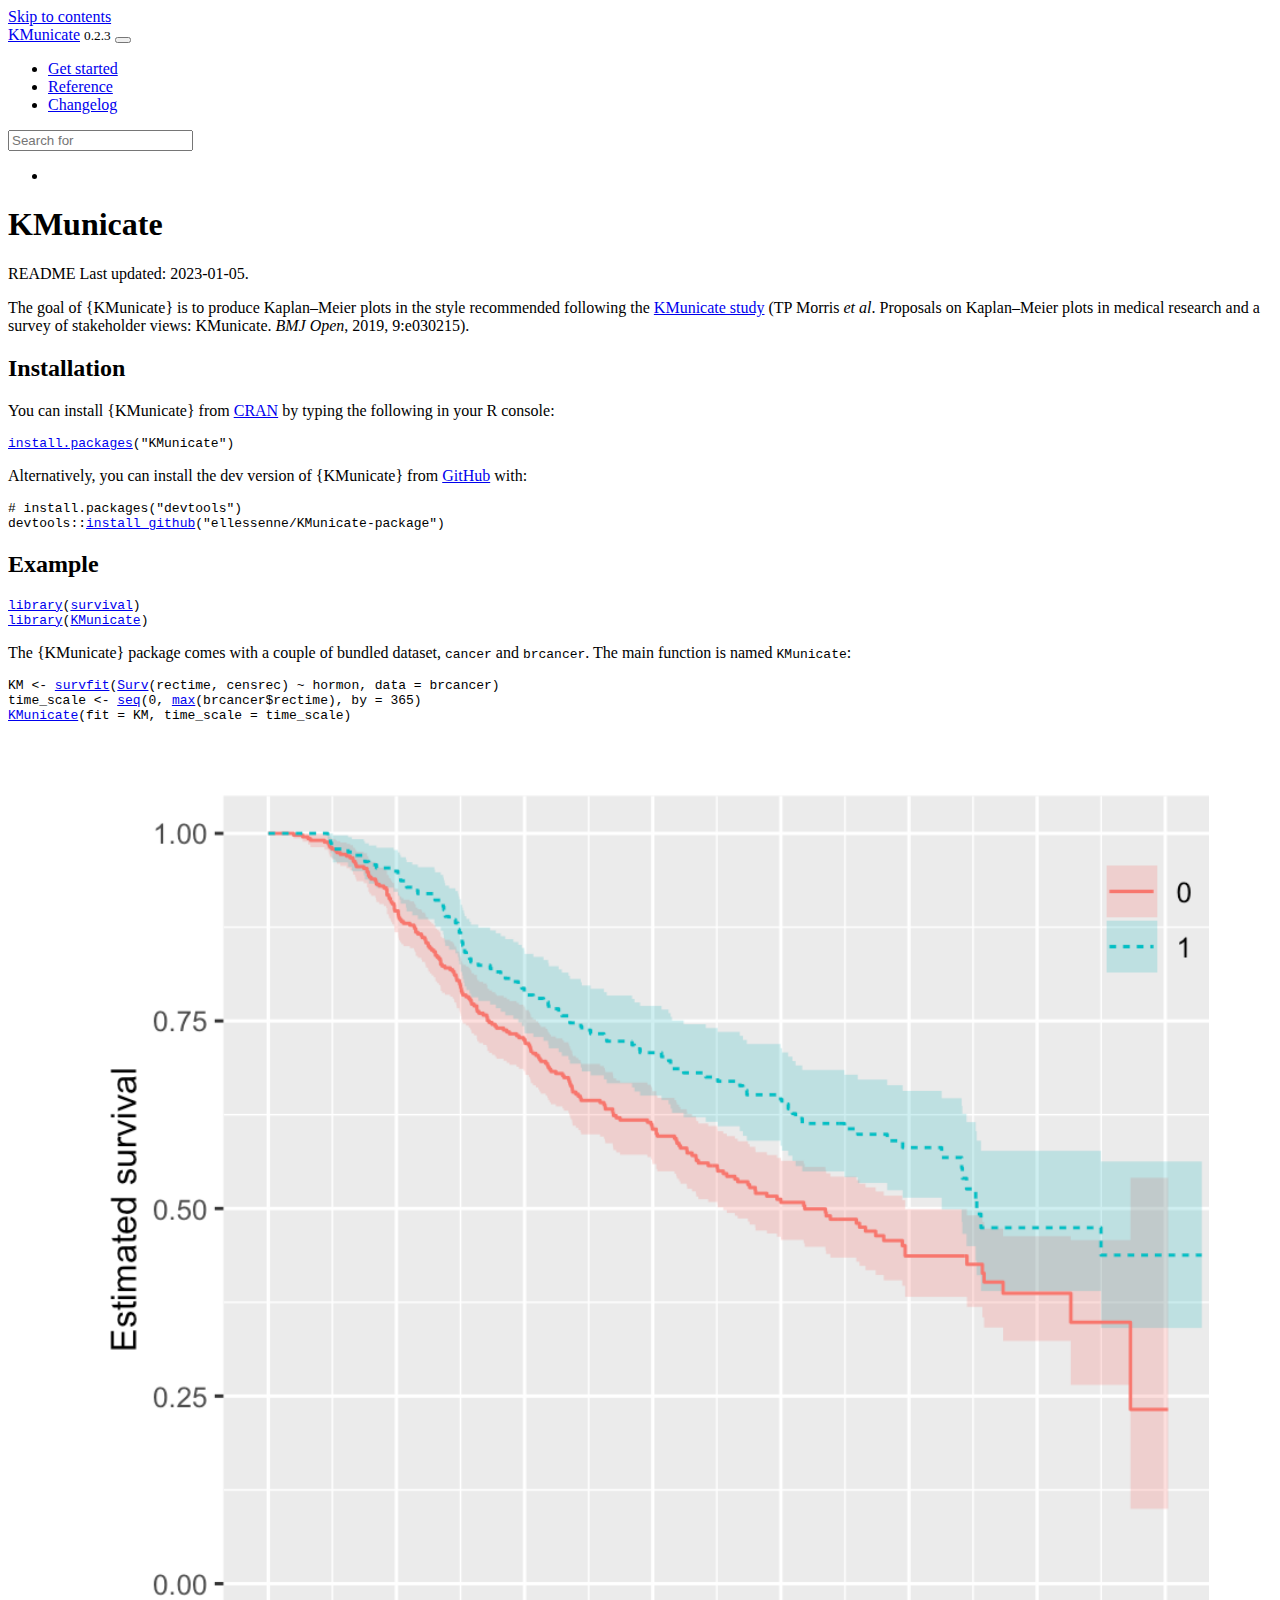
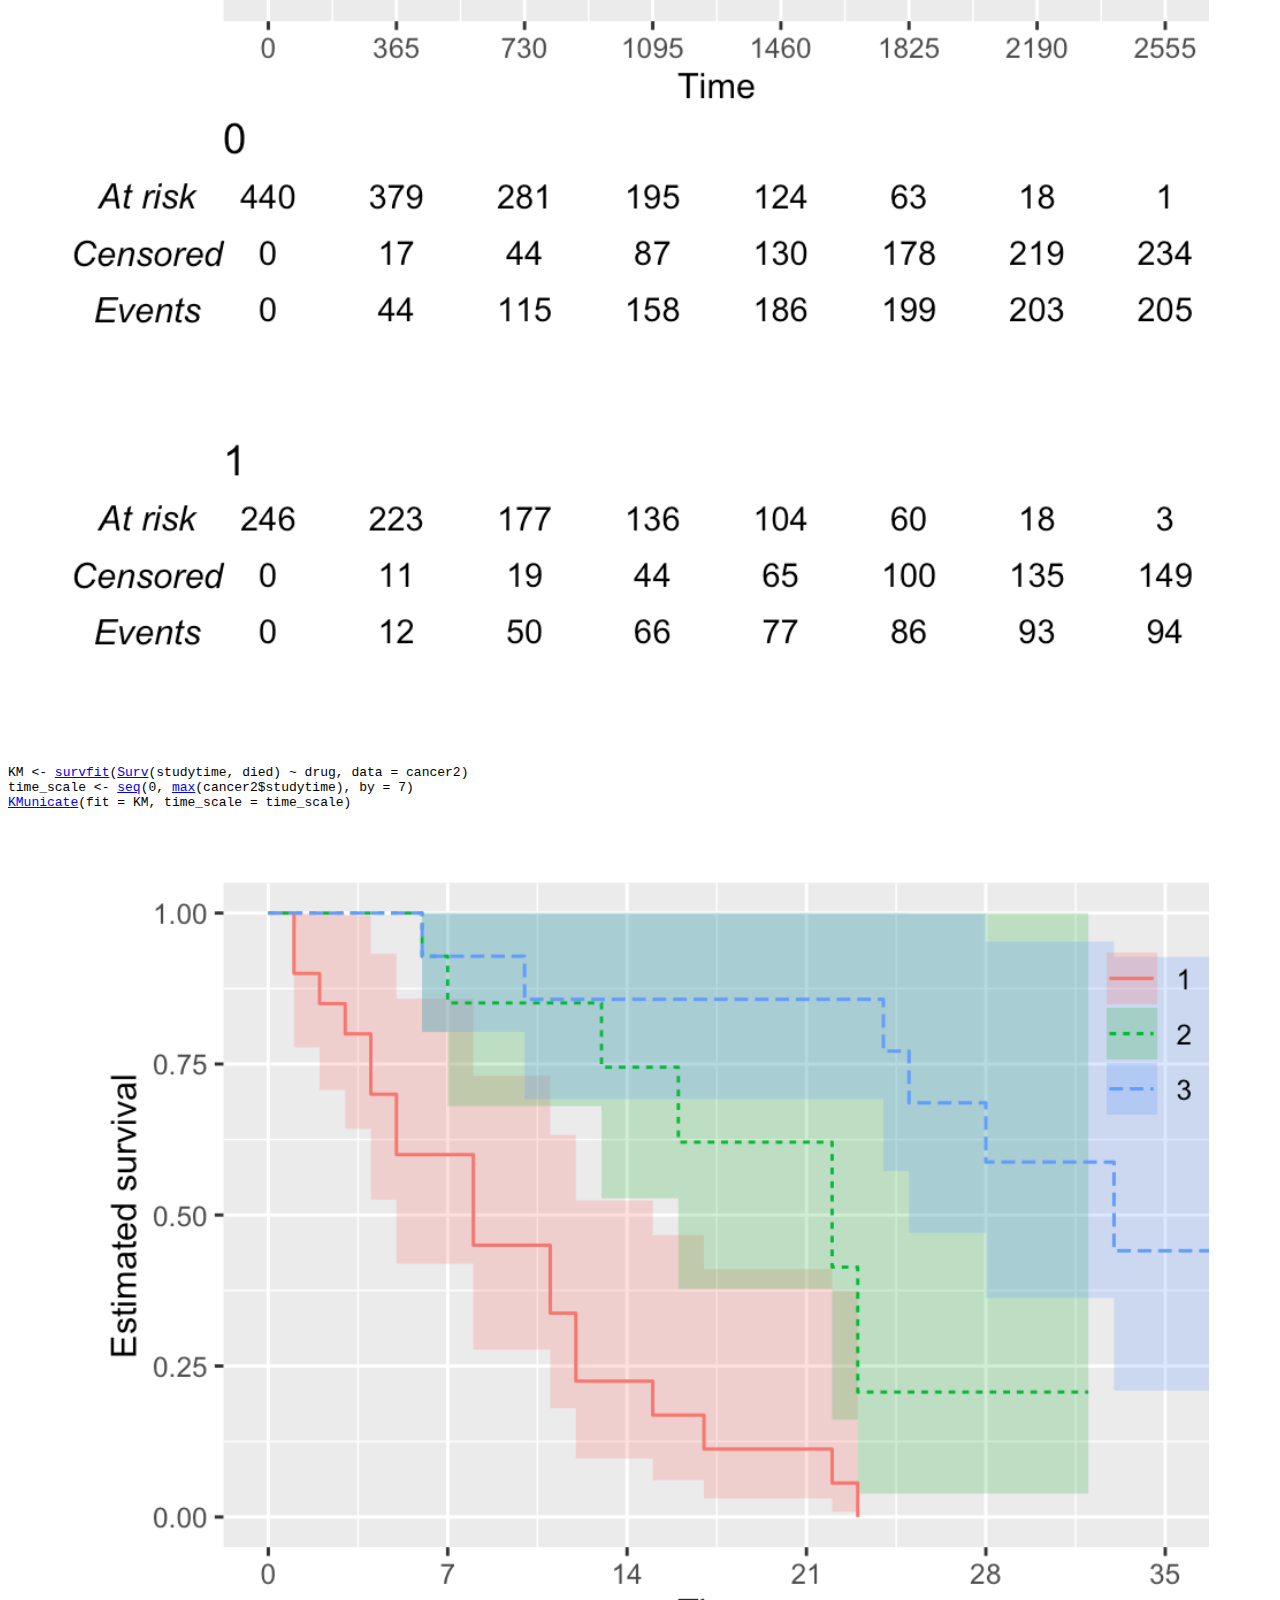
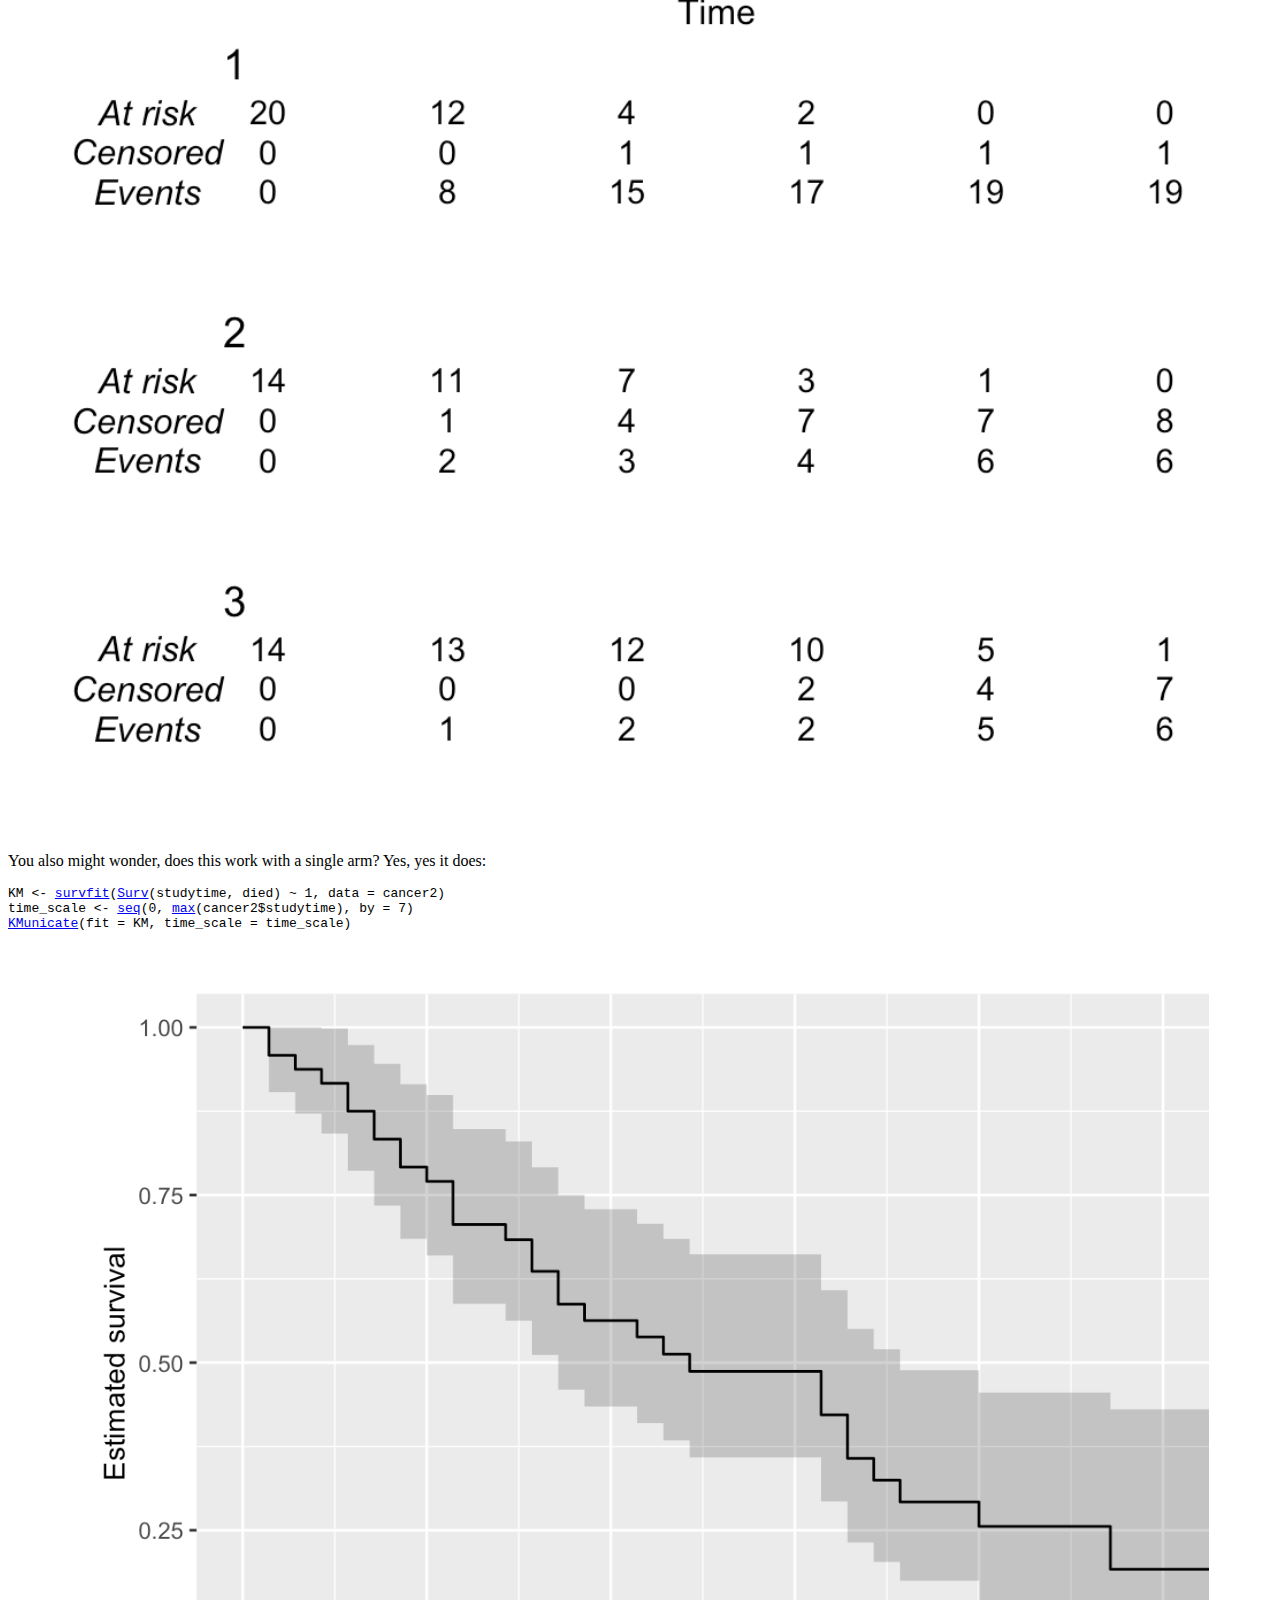
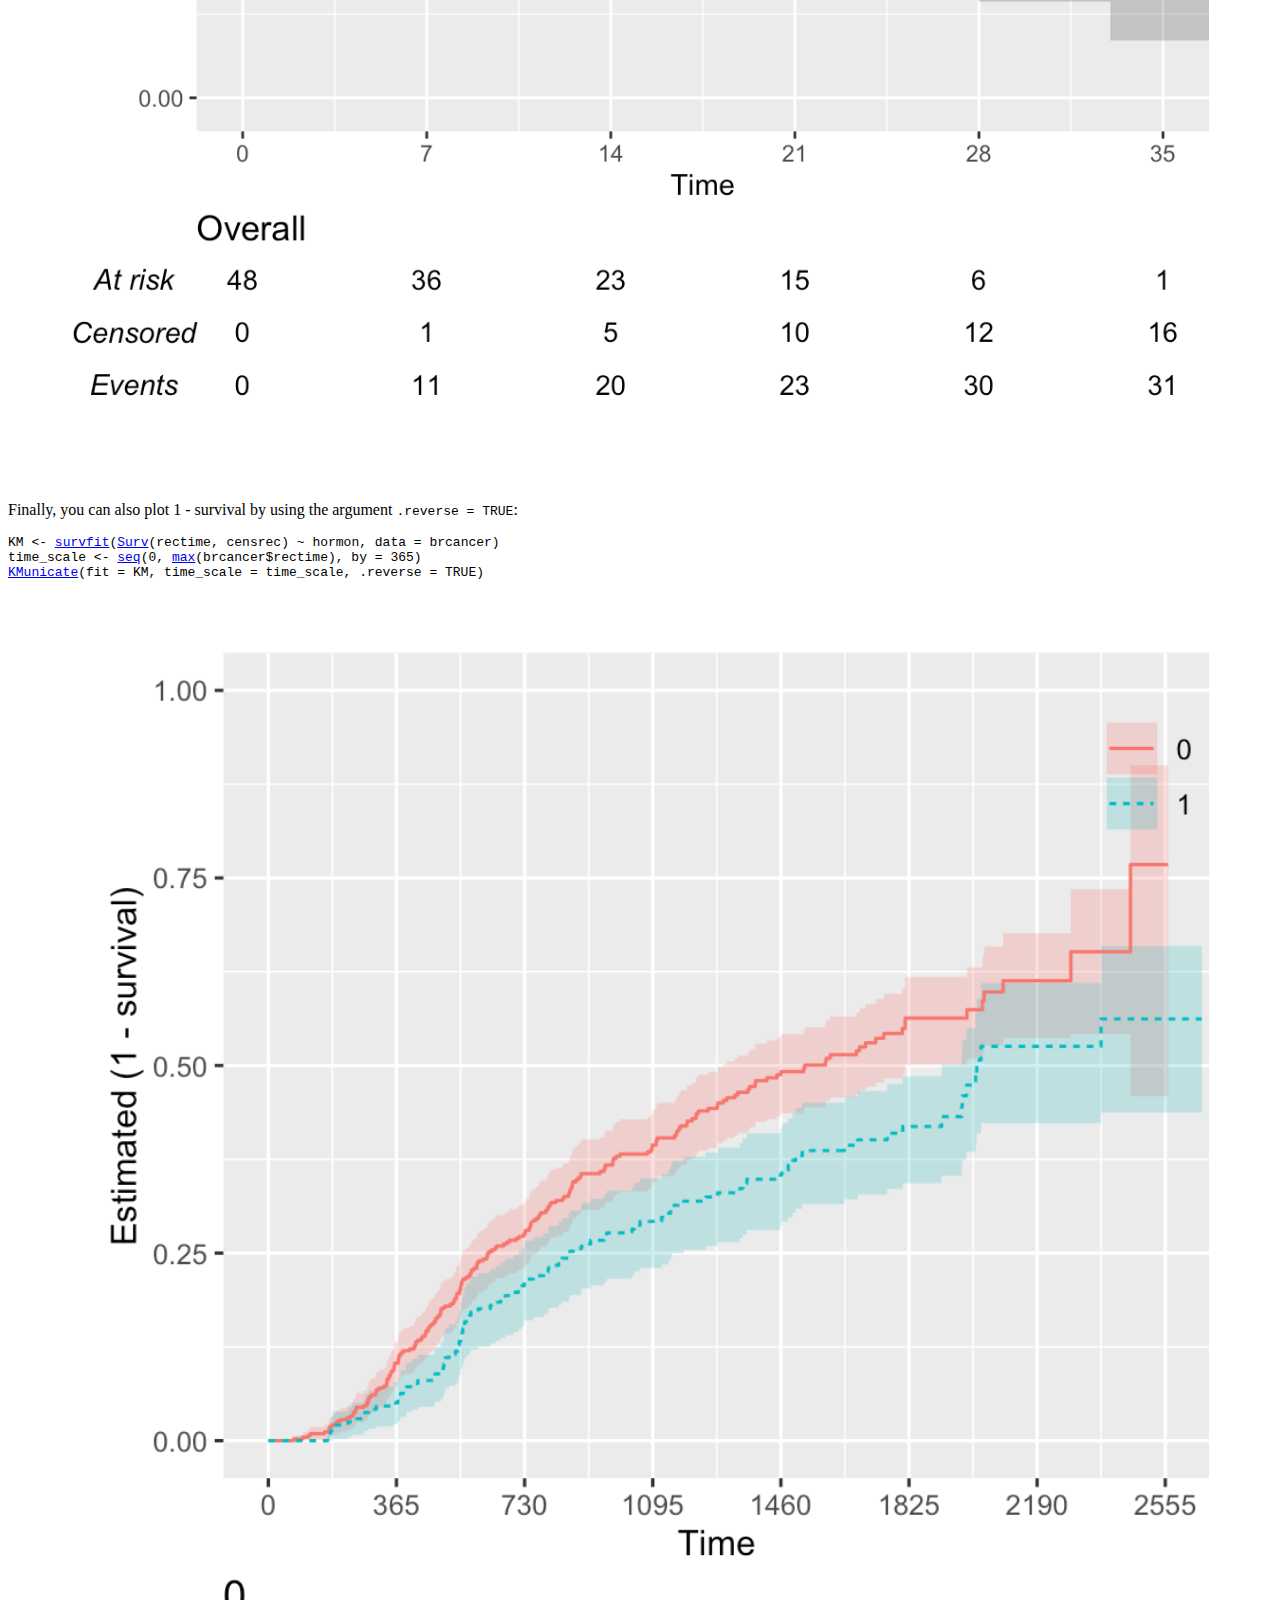
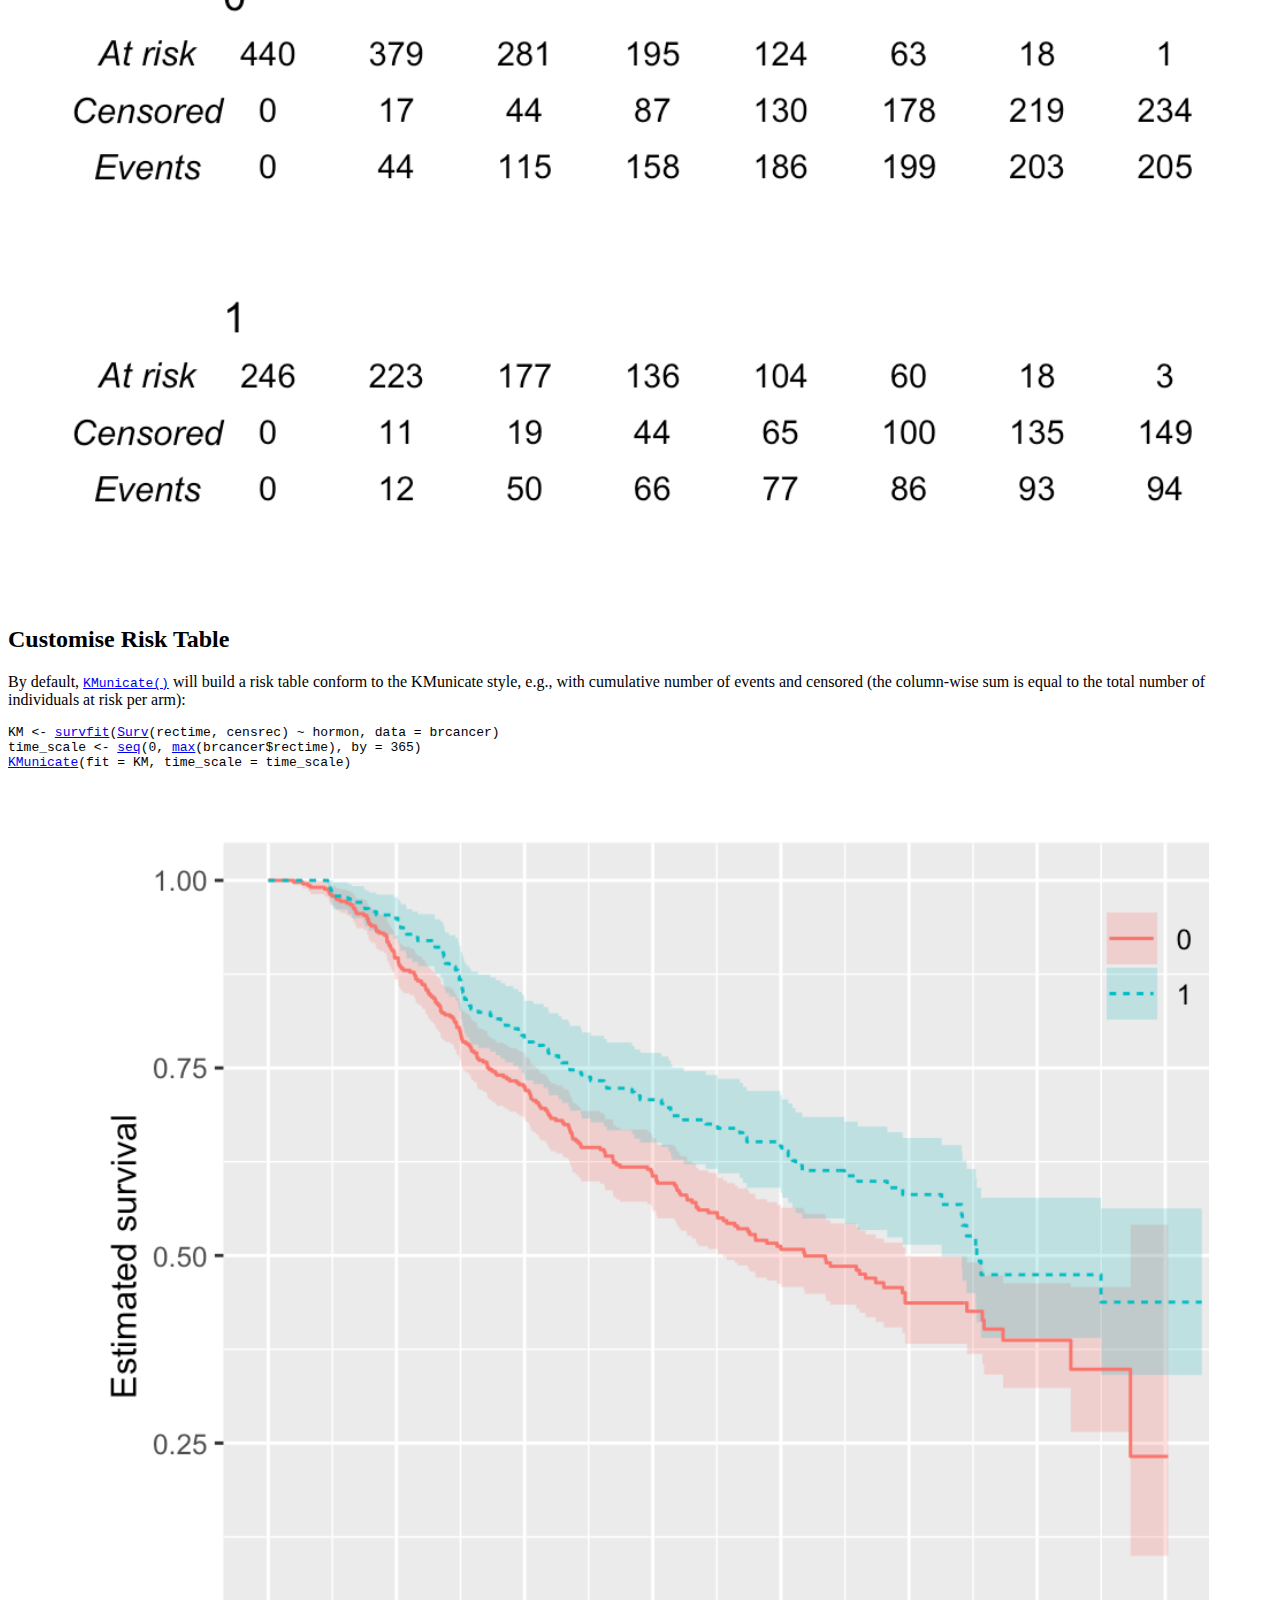
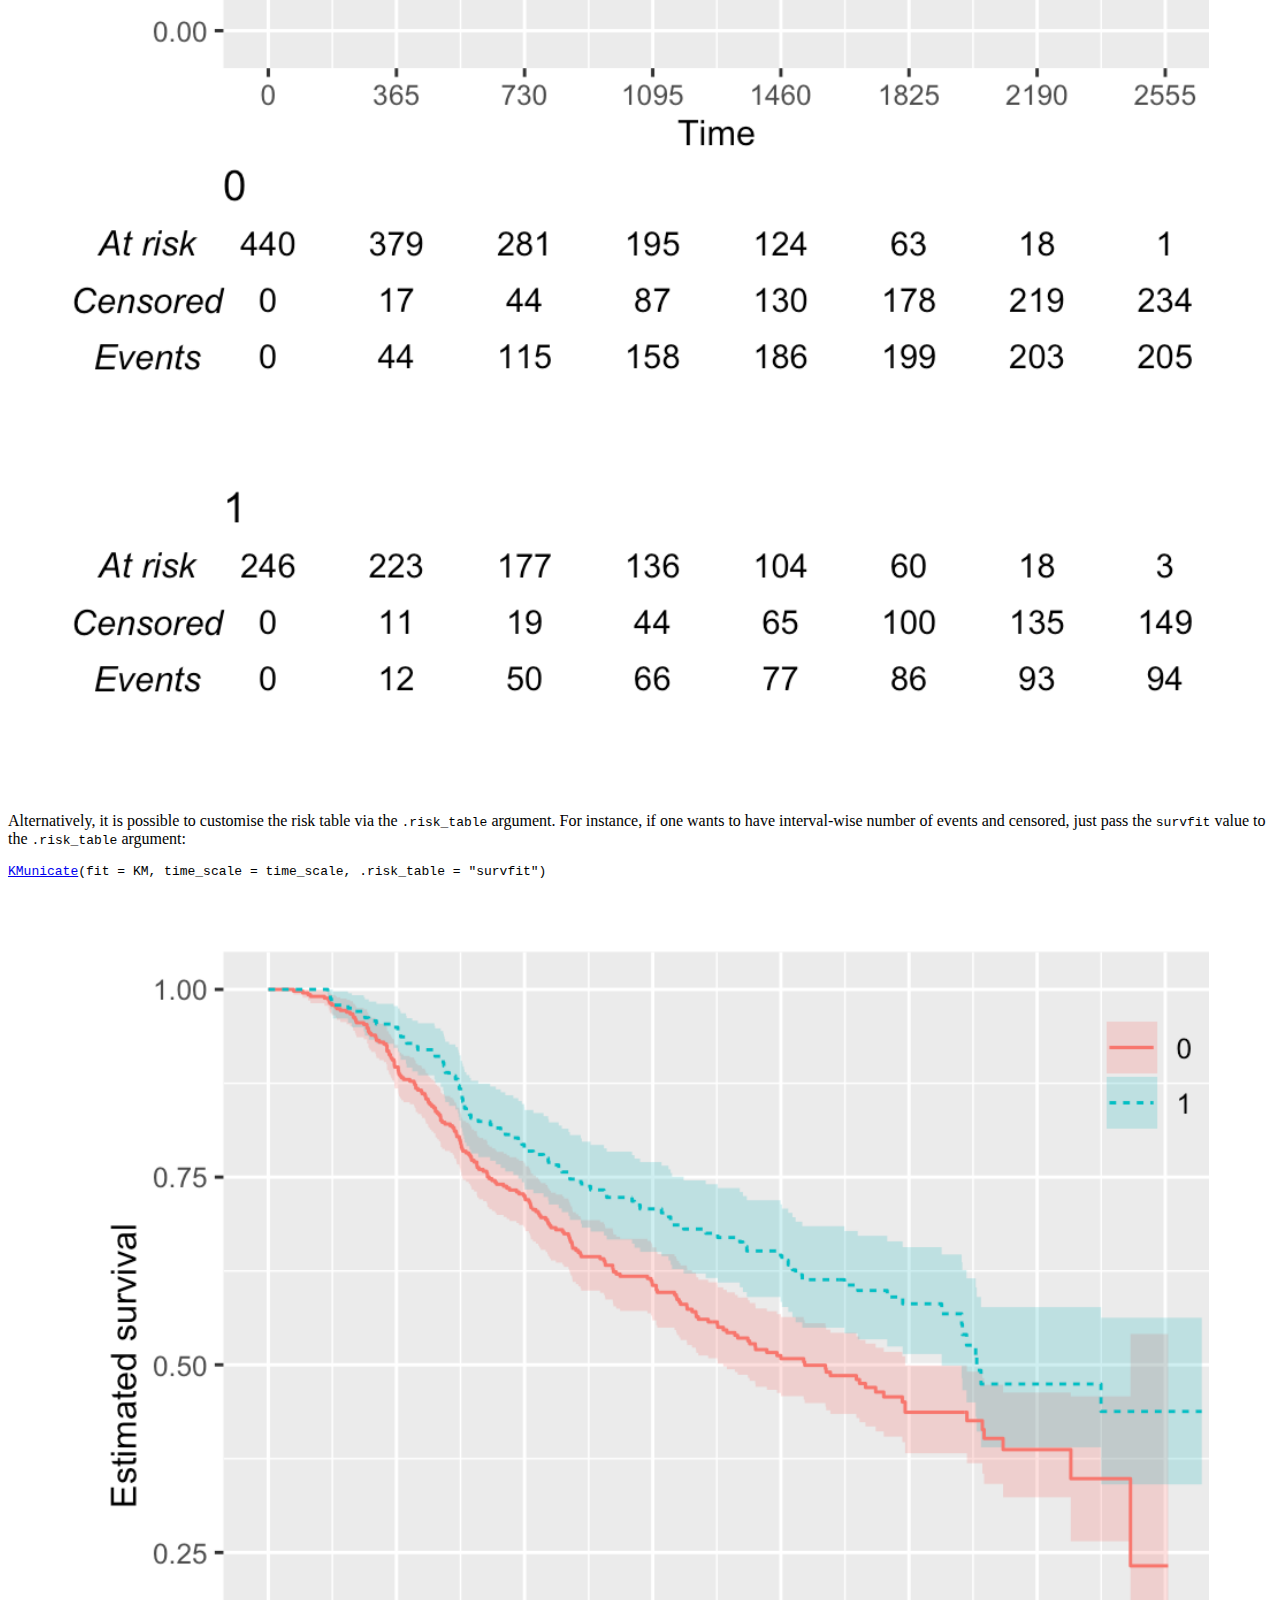
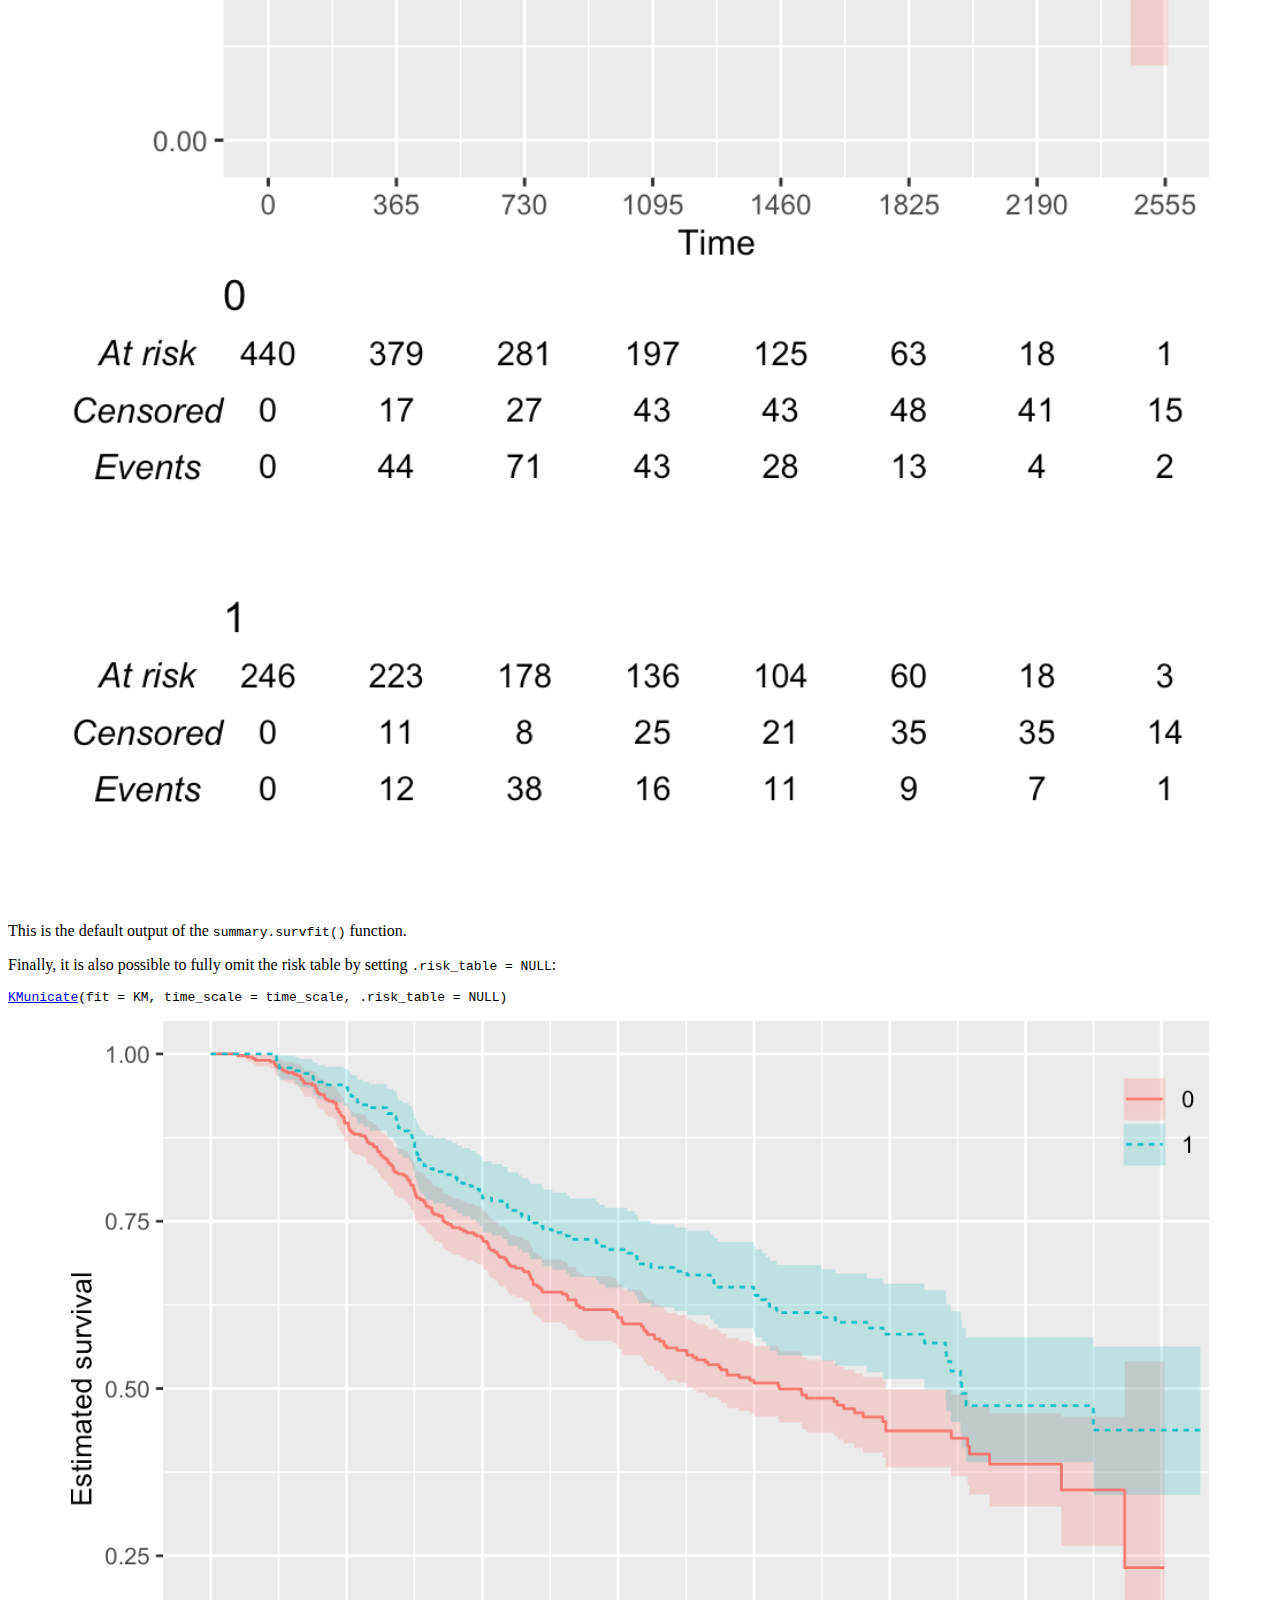
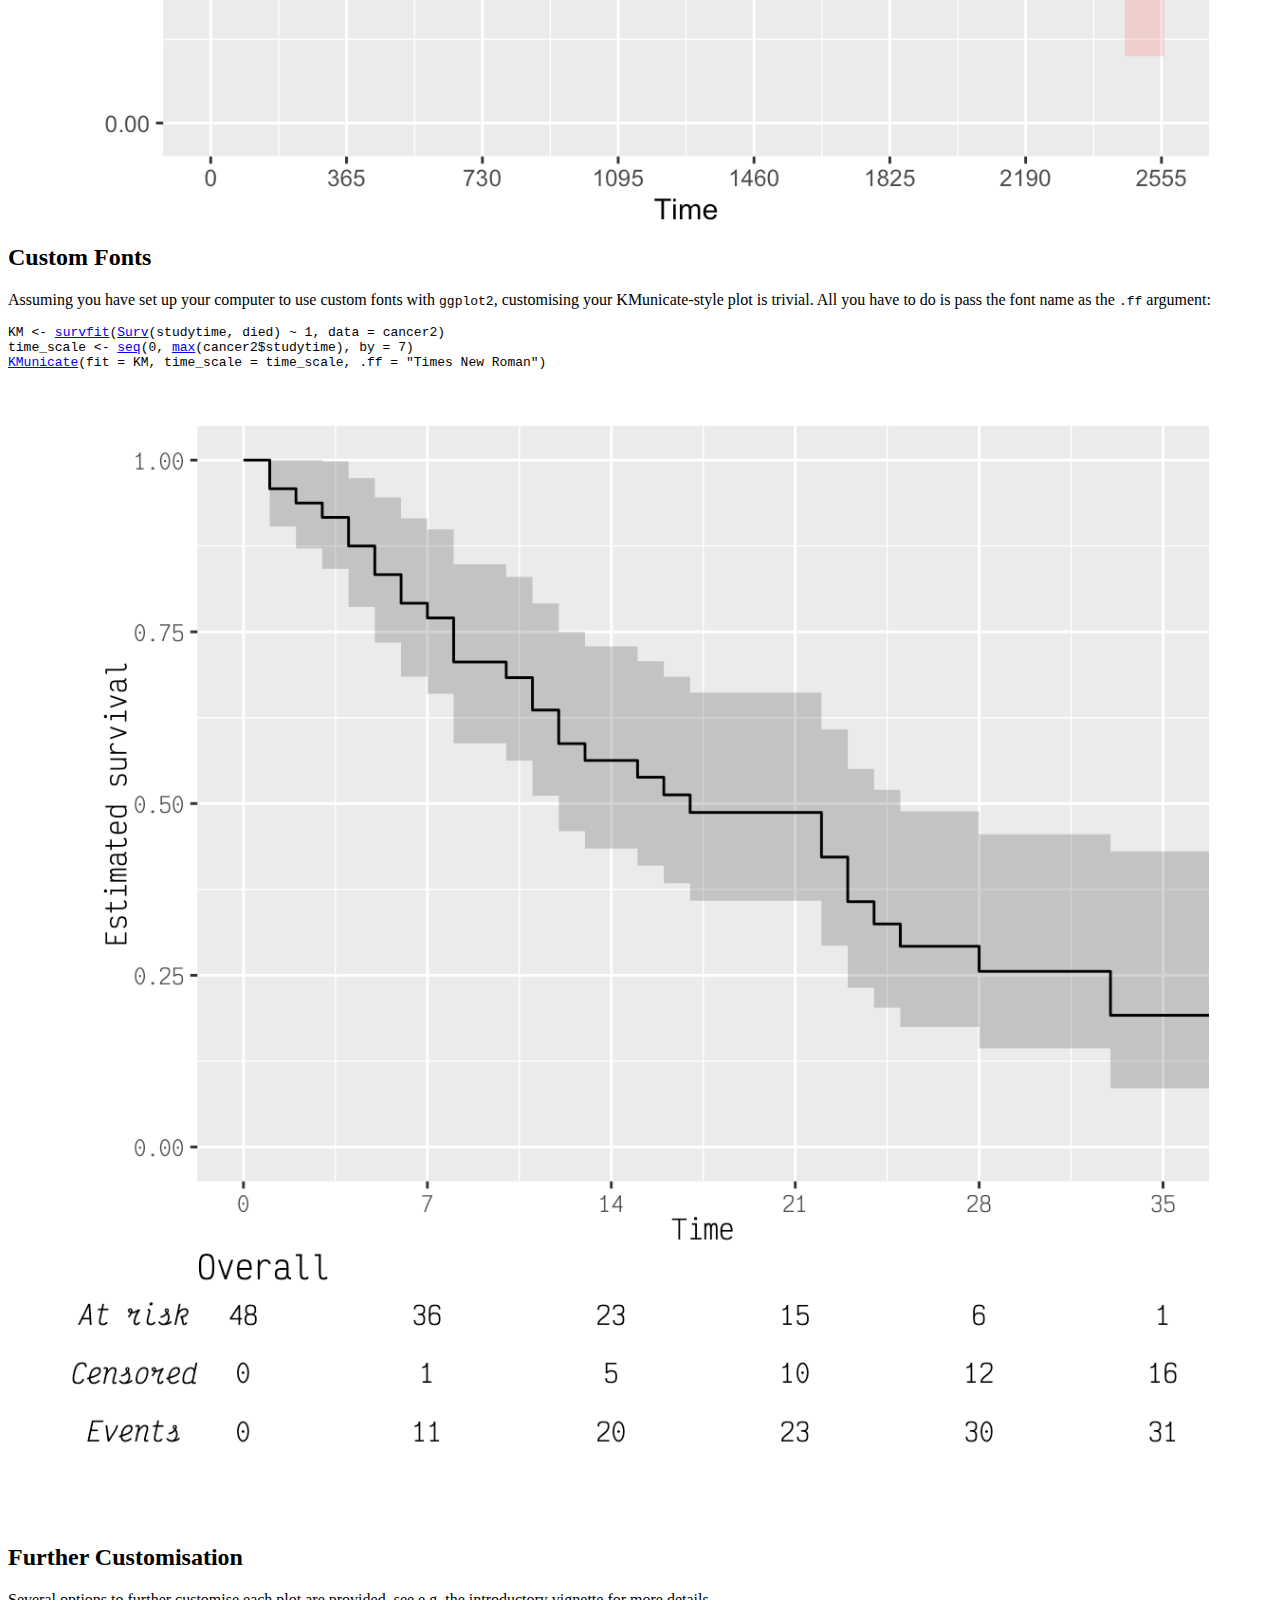
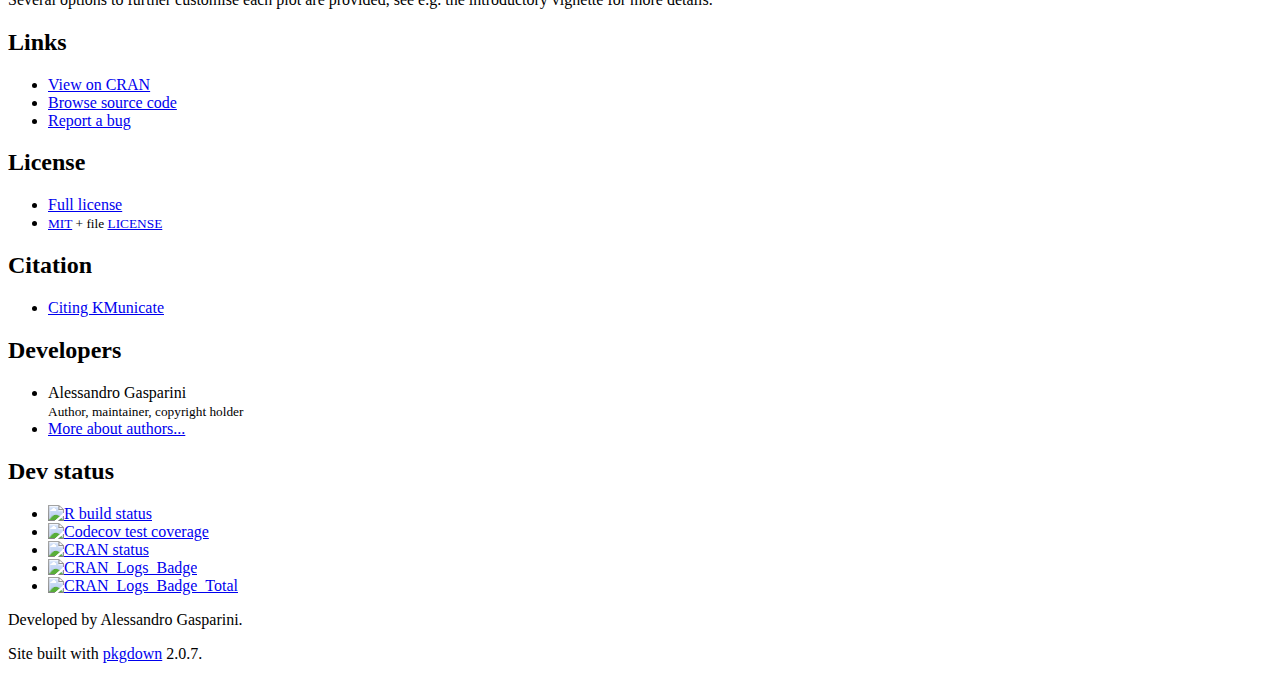
==== commit 43f2b4f7: "Updated NEWS" ====
--- a/docs/index.html
+++ b/docs/index.html
@@ -16,10 +16,10 @@
     scales.">
 <title>KMunicate-Style Kaplan–Meier Plots • KMunicate</title>
 <script src="deps/jquery-3.6.0/jquery-3.6.0.min.js"></script><meta name="viewport" content="width=device-width, initial-scale=1, shrink-to-fit=no">
-<link href="deps/bootstrap-5.1.3/bootstrap.min.css" rel="stylesheet">
-<script src="deps/bootstrap-5.1.3/bootstrap.bundle.min.js"></script><!-- Font Awesome icons --><link rel="stylesheet" href="https://cdnjs.cloudflare.com/ajax/libs/font-awesome/5.12.1/css/all.min.css" integrity="sha256-mmgLkCYLUQbXn0B1SRqzHar6dCnv9oZFPEC1g1cwlkk=" crossorigin="anonymous">
+<link href="deps/bootstrap-5.2.2/bootstrap.min.css" rel="stylesheet">
+<script src="deps/bootstrap-5.2.2/bootstrap.bundle.min.js"></script><!-- Font Awesome icons --><link rel="stylesheet" href="https://cdnjs.cloudflare.com/ajax/libs/font-awesome/5.12.1/css/all.min.css" integrity="sha256-mmgLkCYLUQbXn0B1SRqzHar6dCnv9oZFPEC1g1cwlkk=" crossorigin="anonymous">
 <link rel="stylesheet" href="https://cdnjs.cloudflare.com/ajax/libs/font-awesome/5.12.1/css/v4-shims.min.css" integrity="sha256-wZjR52fzng1pJHwx4aV2AO3yyTOXrcDW7jBpJtTwVxw=" crossorigin="anonymous">
-<!-- bootstrap-toc --><script src="https://cdn.rawgit.com/afeld/bootstrap-toc/v1.0.1/dist/bootstrap-toc.min.js"></script><!-- headroom.js --><script src="https://cdnjs.cloudflare.com/ajax/libs/headroom/0.11.0/headroom.min.js" integrity="sha256-AsUX4SJE1+yuDu5+mAVzJbuYNPHj/WroHuZ8Ir/CkE0=" crossorigin="anonymous"></script><script src="https://cdnjs.cloudflare.com/ajax/libs/headroom/0.11.0/jQuery.headroom.min.js" integrity="sha256-ZX/yNShbjqsohH1k95liqY9Gd8uOiE1S4vZc+9KQ1K4=" crossorigin="anonymous"></script><!-- clipboard.js --><script src="https://cdnjs.cloudflare.com/ajax/libs/clipboard.js/2.0.6/clipboard.min.js" integrity="sha256-inc5kl9MA1hkeYUt+EC3BhlIgyp/2jDIyBLS6k3UxPI=" crossorigin="anonymous"></script><!-- search --><script src="https://cdnjs.cloudflare.com/ajax/libs/fuse.js/6.4.6/fuse.js" integrity="sha512-zv6Ywkjyktsohkbp9bb45V6tEMoWhzFzXis+LrMehmJZZSys19Yxf1dopHx7WzIKxr5tK2dVcYmaCk2uqdjF4A==" crossorigin="anonymous"></script><script src="https://cdnjs.cloudflare.com/ajax/libs/autocomplete.js/0.38.0/autocomplete.jquery.min.js" integrity="sha512-GU9ayf+66Xx2TmpxqJpliWbT5PiGYxpaG8rfnBEk1LL8l1KGkRShhngwdXK1UgqhAzWpZHSiYPc09/NwDQIGyg==" crossorigin="anonymous"></script><script src="https://cdnjs.cloudflare.com/ajax/libs/mark.js/8.11.1/mark.min.js" integrity="sha512-5CYOlHXGh6QpOFA/TeTylKLWfB3ftPsde7AnmhuitiTX4K5SqCLBeKro6sPS8ilsz1Q4NRx3v8Ko2IBiszzdww==" crossorigin="anonymous"></script><!-- pkgdown --><script src="pkgdown.js"></script><meta property="og:title" content="KMunicate-Style Kaplan–Meier Plots">
+<!-- bootstrap-toc --><script src="https://cdn.jsdelivr.net/gh/afeld/bootstrap-toc@v1.0.1/dist/bootstrap-toc.min.js" integrity="sha256-4veVQbu7//Lk5TSmc7YV48MxtMy98e26cf5MrgZYnwo=" crossorigin="anonymous"></script><!-- headroom.js --><script src="https://cdnjs.cloudflare.com/ajax/libs/headroom/0.11.0/headroom.min.js" integrity="sha256-AsUX4SJE1+yuDu5+mAVzJbuYNPHj/WroHuZ8Ir/CkE0=" crossorigin="anonymous"></script><script src="https://cdnjs.cloudflare.com/ajax/libs/headroom/0.11.0/jQuery.headroom.min.js" integrity="sha256-ZX/yNShbjqsohH1k95liqY9Gd8uOiE1S4vZc+9KQ1K4=" crossorigin="anonymous"></script><!-- clipboard.js --><script src="https://cdnjs.cloudflare.com/ajax/libs/clipboard.js/2.0.6/clipboard.min.js" integrity="sha256-inc5kl9MA1hkeYUt+EC3BhlIgyp/2jDIyBLS6k3UxPI=" crossorigin="anonymous"></script><!-- search --><script src="https://cdnjs.cloudflare.com/ajax/libs/fuse.js/6.4.6/fuse.js" integrity="sha512-zv6Ywkjyktsohkbp9bb45V6tEMoWhzFzXis+LrMehmJZZSys19Yxf1dopHx7WzIKxr5tK2dVcYmaCk2uqdjF4A==" crossorigin="anonymous"></script><script src="https://cdnjs.cloudflare.com/ajax/libs/autocomplete.js/0.38.0/autocomplete.jquery.min.js" integrity="sha512-GU9ayf+66Xx2TmpxqJpliWbT5PiGYxpaG8rfnBEk1LL8l1KGkRShhngwdXK1UgqhAzWpZHSiYPc09/NwDQIGyg==" crossorigin="anonymous"></script><script src="https://cdnjs.cloudflare.com/ajax/libs/mark.js/8.11.1/mark.min.js" integrity="sha512-5CYOlHXGh6QpOFA/TeTylKLWfB3ftPsde7AnmhuitiTX4K5SqCLBeKro6sPS8ilsz1Q4NRx3v8Ko2IBiszzdww==" crossorigin="anonymous"></script><!-- pkgdown --><script src="pkgdown.js"></script><meta property="og:title" content="KMunicate-Style Kaplan–Meier Plots">
 <meta property="og:description" content="Produce Kaplan–Meier plots in the style recommended
     following the KMunicate study by Morris et al. (2019)
     &lt;doi:10.1136/bmjopen-2019-030215&gt;. The KMunicate style consists of
@@ -42,7 +42,7 @@
     
     <a class="navbar-brand me-2" href="index.html">KMunicate</a>
 
-    <small class="nav-text text-muted me-auto" data-bs-toggle="tooltip" data-bs-placement="bottom" title="">0.2.2.9000</small>
+    <small class="nav-text text-muted me-auto" data-bs-toggle="tooltip" data-bs-placement="bottom" title="">0.2.3</small>
 
     
     <button class="navbar-toggler" type="button" data-bs-toggle="collapse" data-bs-target="#navbar" aria-controls="navbar" aria-expanded="false" aria-label="Toggle navigation">
@@ -84,6 +84,7 @@
 </h1></div>
 <!-- badges: start -->
 
+<p>README Last updated: 2023-01-05.</p>
 <p>The goal of {KMunicate} is to produce Kaplan–Meier plots in the style recommended following the <a href="http://dx.doi.org/10.1136/bmjopen-2019-030215" class="external-link">KMunicate study</a> (TP Morris <em>et al</em>. Proposals on Kaplan–Meier plots in medical research and a survey of stakeholder views: KMunicate. <em>BMJ Open</em>, 2019, 9:e030215).</p>
 <div class="section level2">
 <h2 id="installation">Installation<a class="anchor" aria-label="anchor" href="#installation"></a>
@@ -152,7 +153,7 @@
 <div class="sourceCode" id="cb11"><pre class="downlit sourceCode r">
 <code class="sourceCode R"><span><span class="va">KM</span> <span class="op">&lt;-</span> <span class="fu"><a href="https://rdrr.io/pkg/survival/man/survfit.html" class="external-link">survfit</a></span><span class="op">(</span><span class="fu"><a href="https://rdrr.io/pkg/survival/man/Surv.html" class="external-link">Surv</a></span><span class="op">(</span><span class="va">studytime</span>, <span class="va">died</span><span class="op">)</span> <span class="op">~</span> <span class="fl">1</span>, data <span class="op">=</span> <span class="va">cancer2</span><span class="op">)</span></span>
 <span><span class="va">time_scale</span> <span class="op">&lt;-</span> <span class="fu"><a href="https://rdrr.io/r/base/seq.html" class="external-link">seq</a></span><span class="op">(</span><span class="fl">0</span>, <span class="fu"><a href="https://rdrr.io/r/base/Extremes.html" class="external-link">max</a></span><span class="op">(</span><span class="va">cancer2</span><span class="op">$</span><span class="va">studytime</span><span class="op">)</span>, by <span class="op">=</span> <span class="fl">7</span><span class="op">)</span></span>
-<span><span class="fu"><a href="reference/KMunicate.html">KMunicate</a></span><span class="op">(</span>fit <span class="op">=</span> <span class="va">KM</span>, time_scale <span class="op">=</span> <span class="va">time_scale</span>, .ff <span class="op">=</span> <span class="st">"Victor Mono"</span><span class="op">)</span></span></code></pre></div>
+<span><span class="fu"><a href="reference/KMunicate.html">KMunicate</a></span><span class="op">(</span>fit <span class="op">=</span> <span class="va">KM</span>, time_scale <span class="op">=</span> <span class="va">time_scale</span>, .ff <span class="op">=</span> <span class="st">"Times New Roman"</span><span class="op">)</span></span></code></pre></div>
 <p><img src="reference/figures/README-cancer-single-ff-1.png" width="90%" style="display: block; margin: auto;"></p>
 </div>
 <div class="section level2">
@@ -216,7 +217,7 @@
 
 <div class="pkgdown-footer-right">
   <p></p>
-<p>Site built with <a href="https://pkgdown.r-lib.org/" class="external-link">pkgdown</a> 2.0.6.</p>
+<p>Site built with <a href="https://pkgdown.r-lib.org/" class="external-link">pkgdown</a> 2.0.7.</p>
 </div>
 
     </footer>
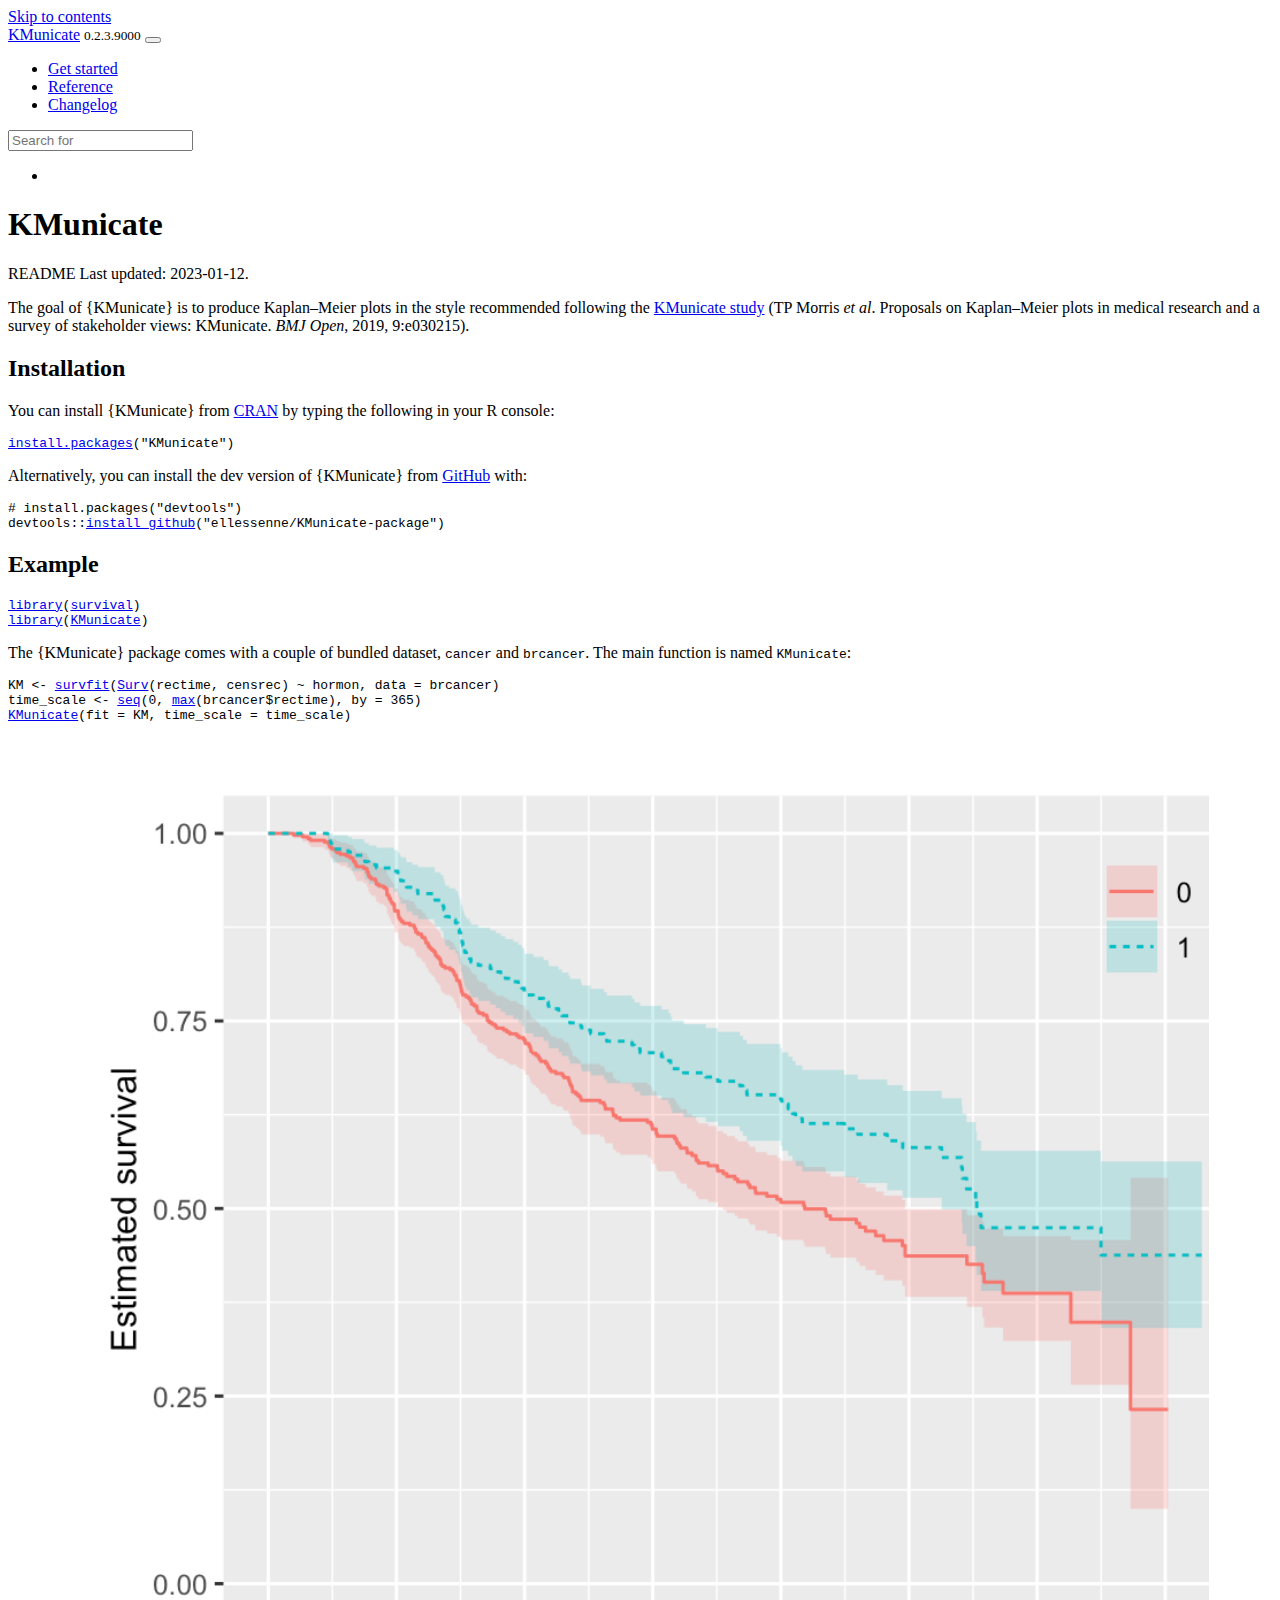
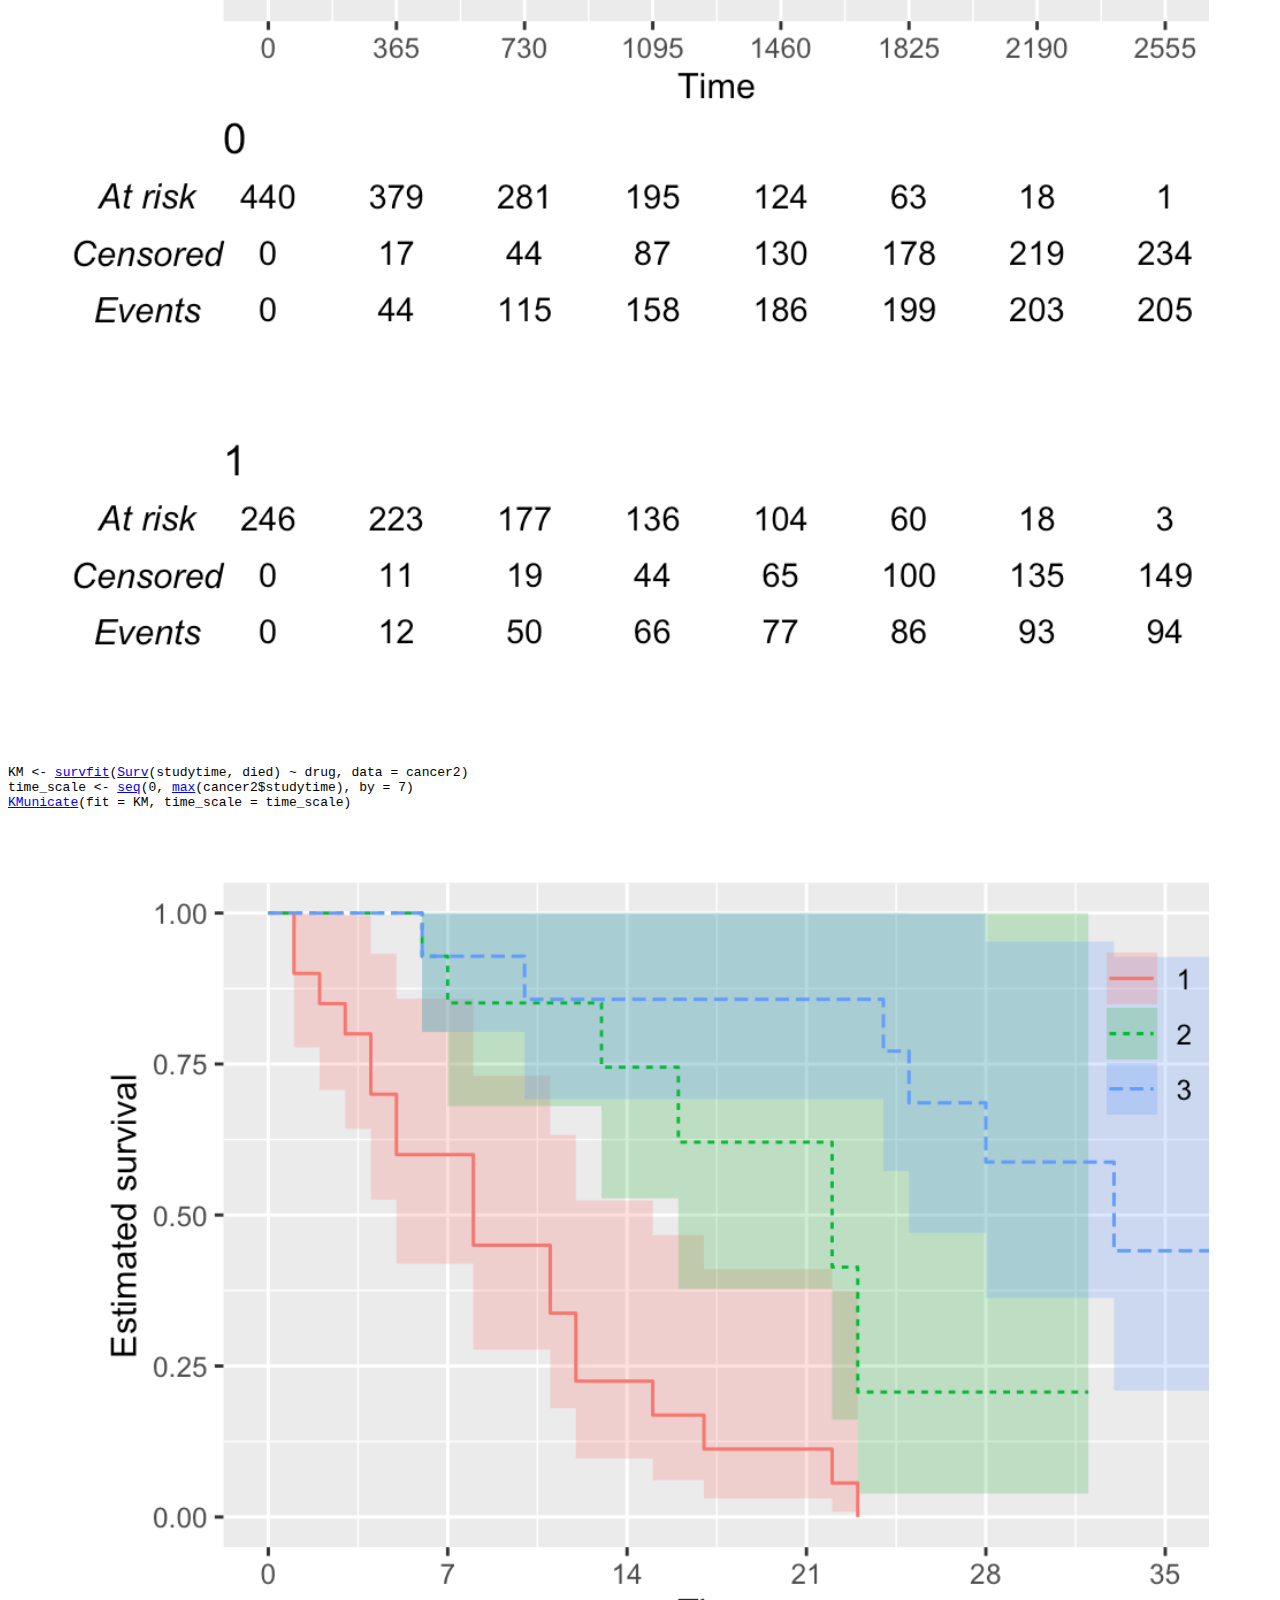
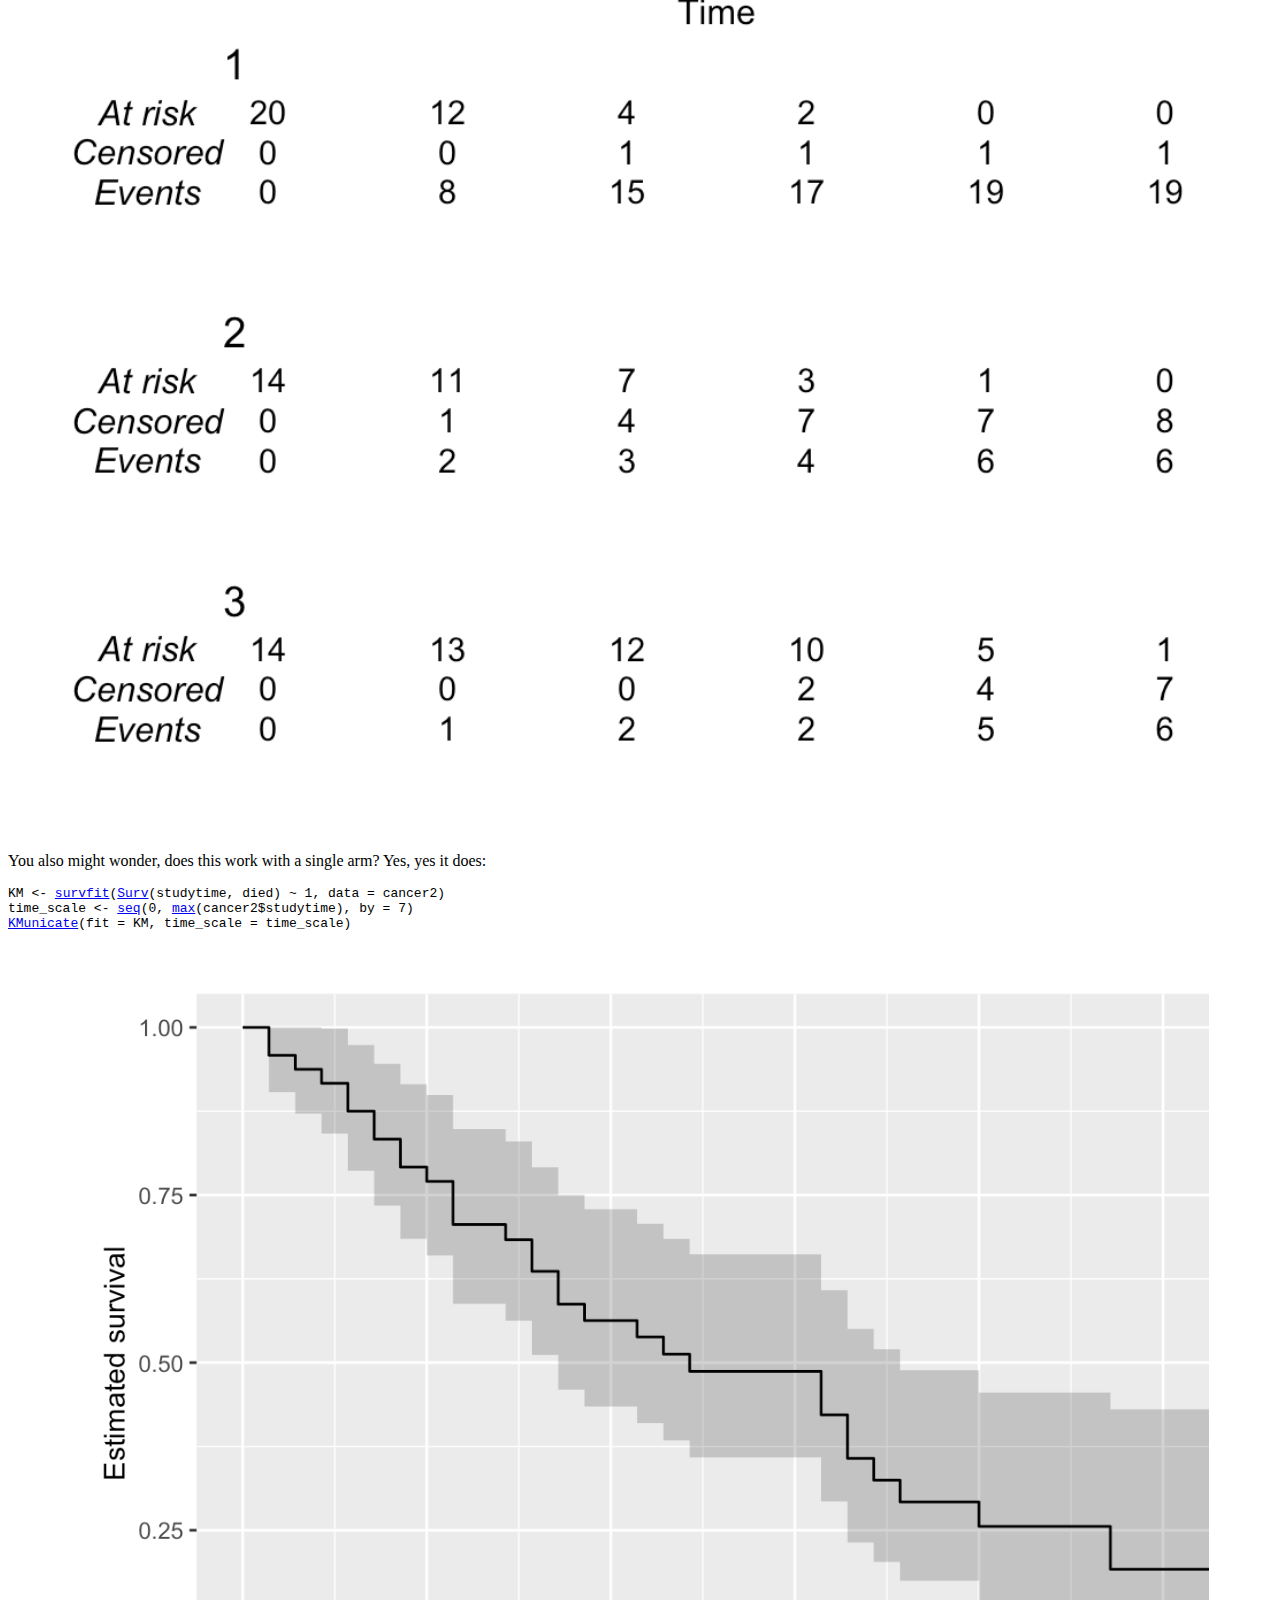
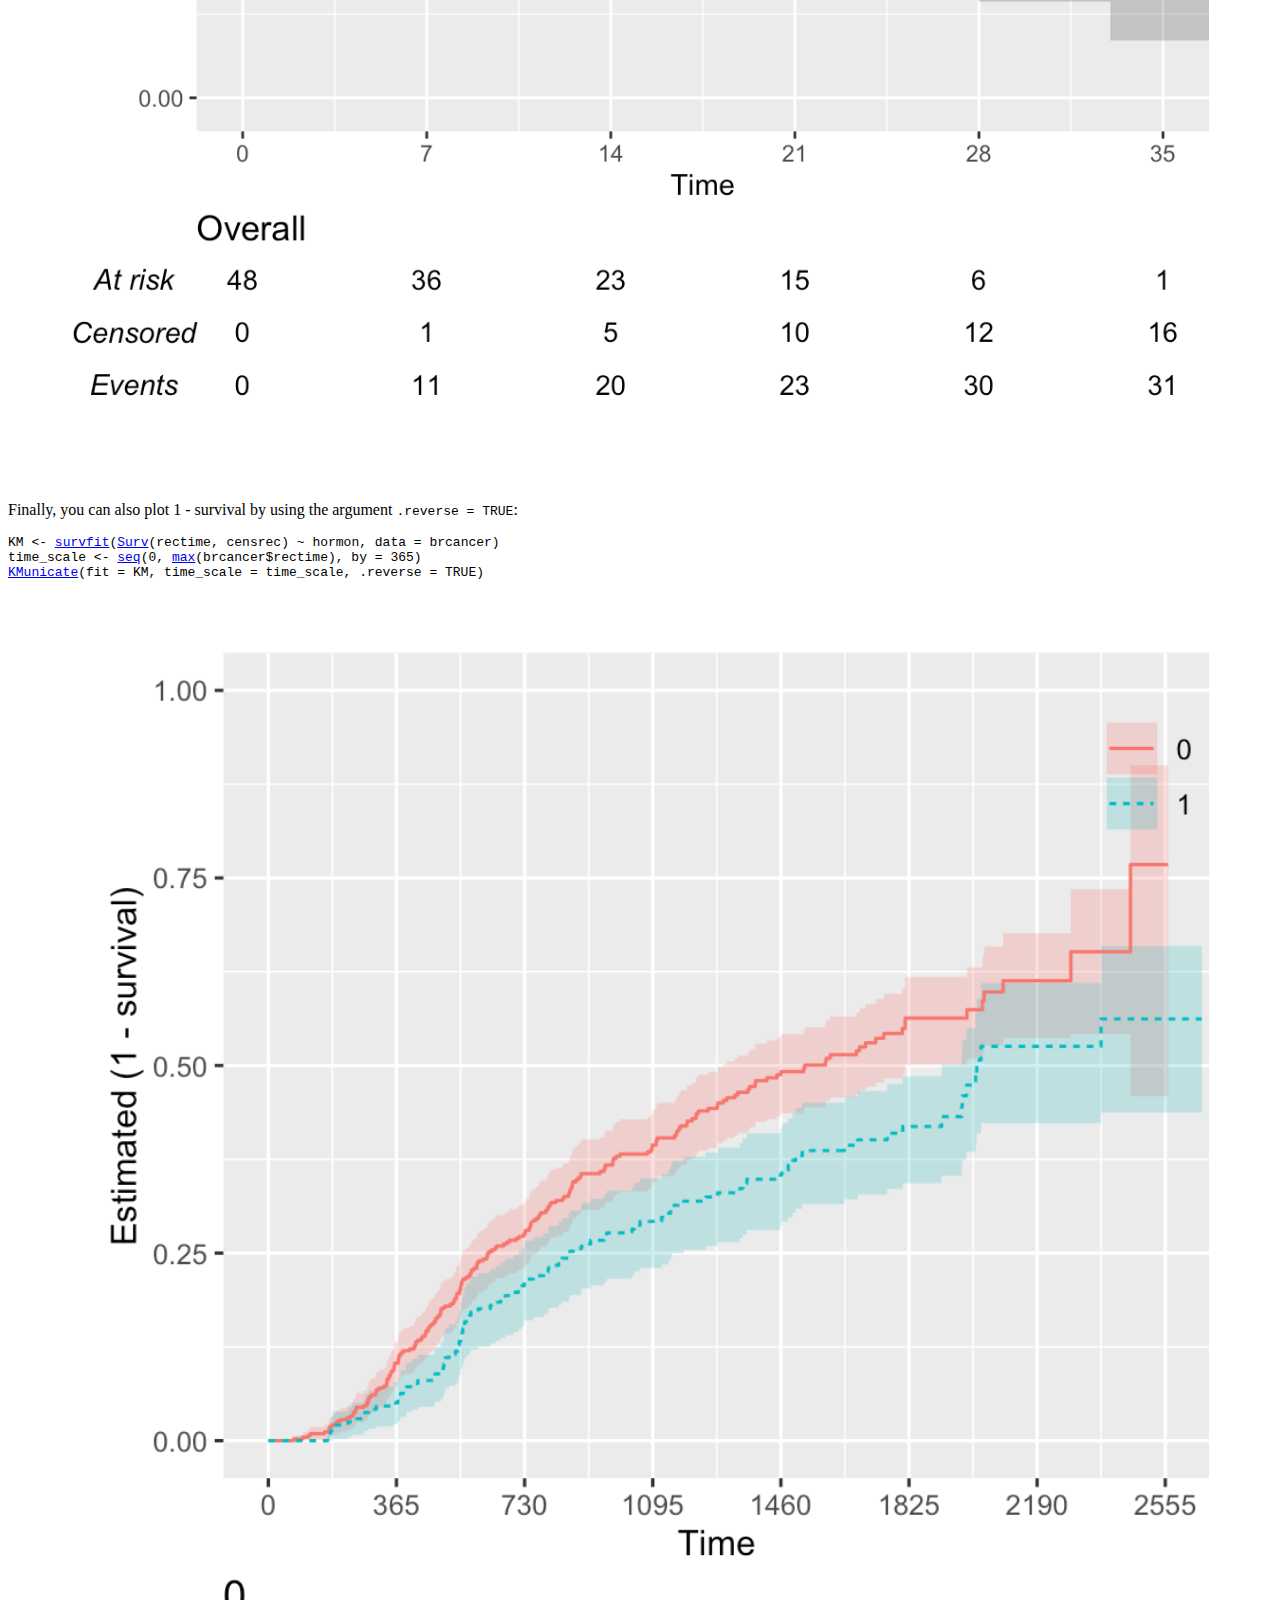
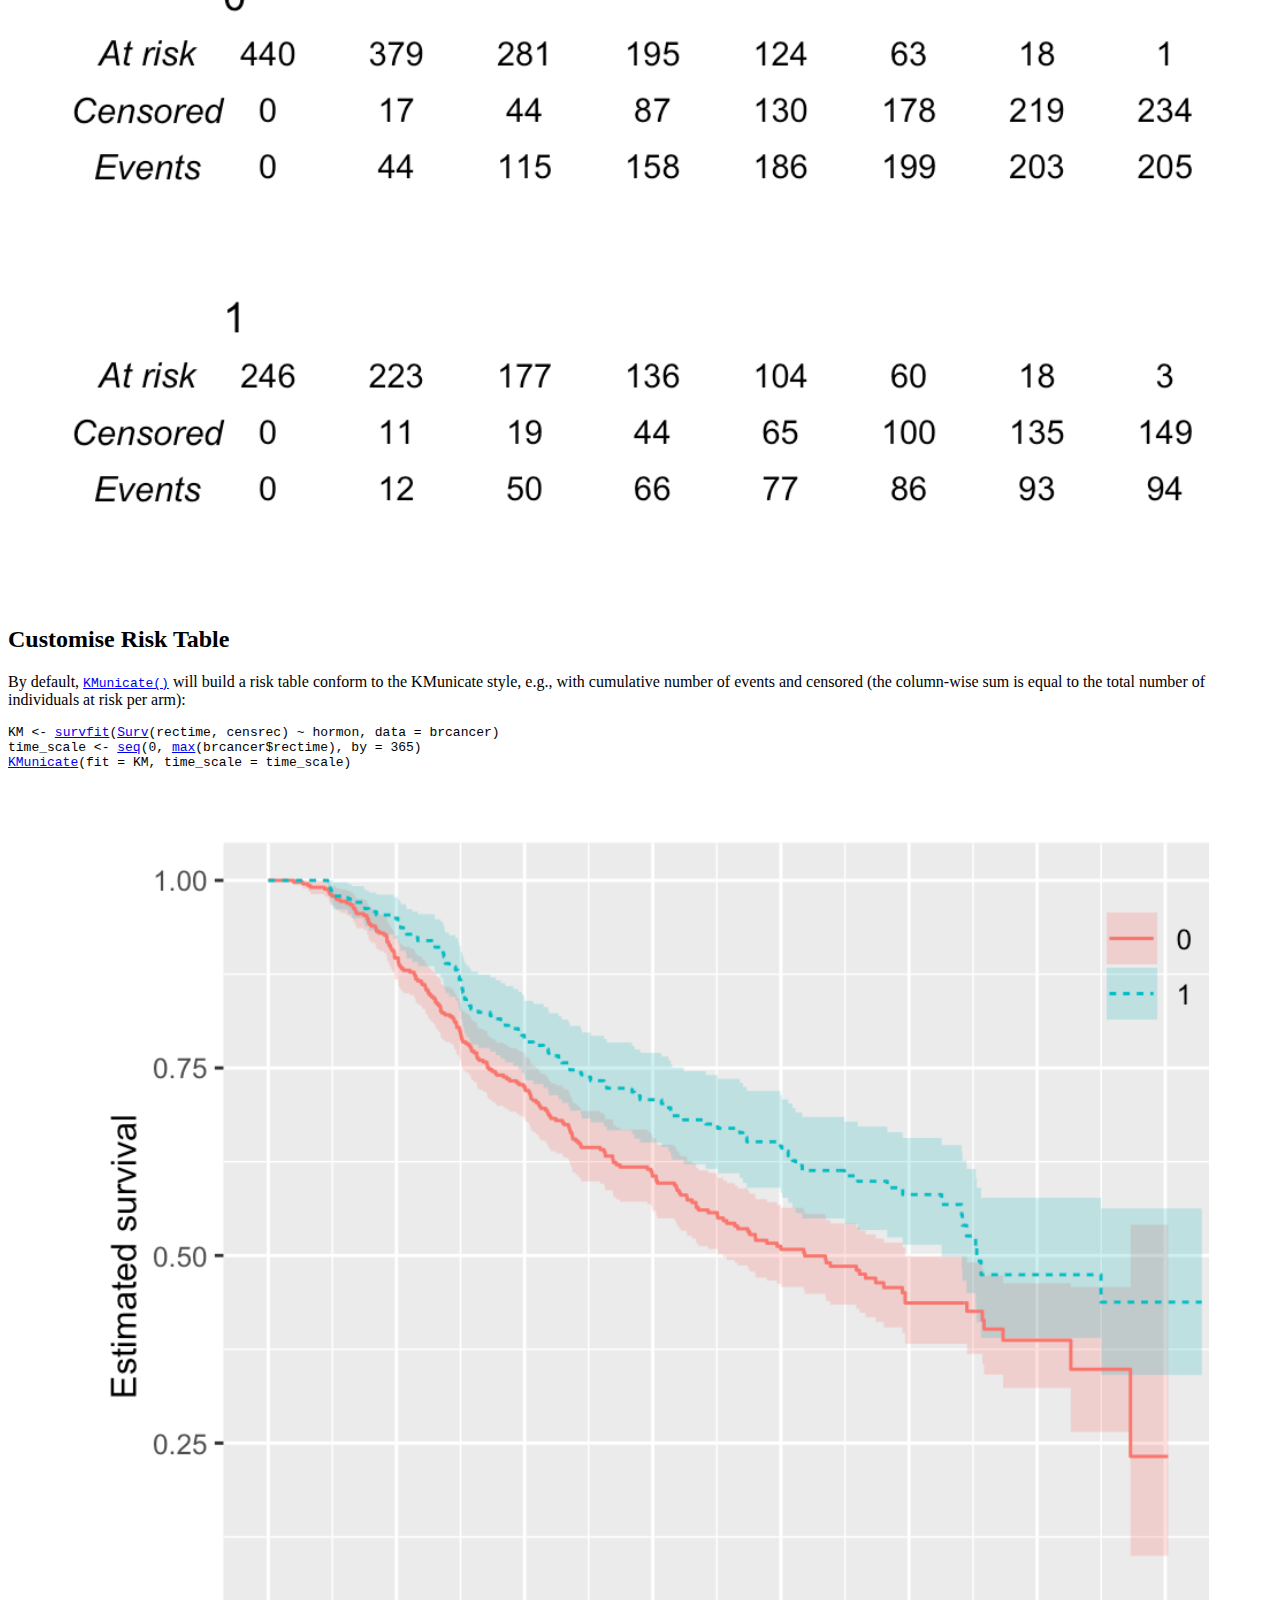
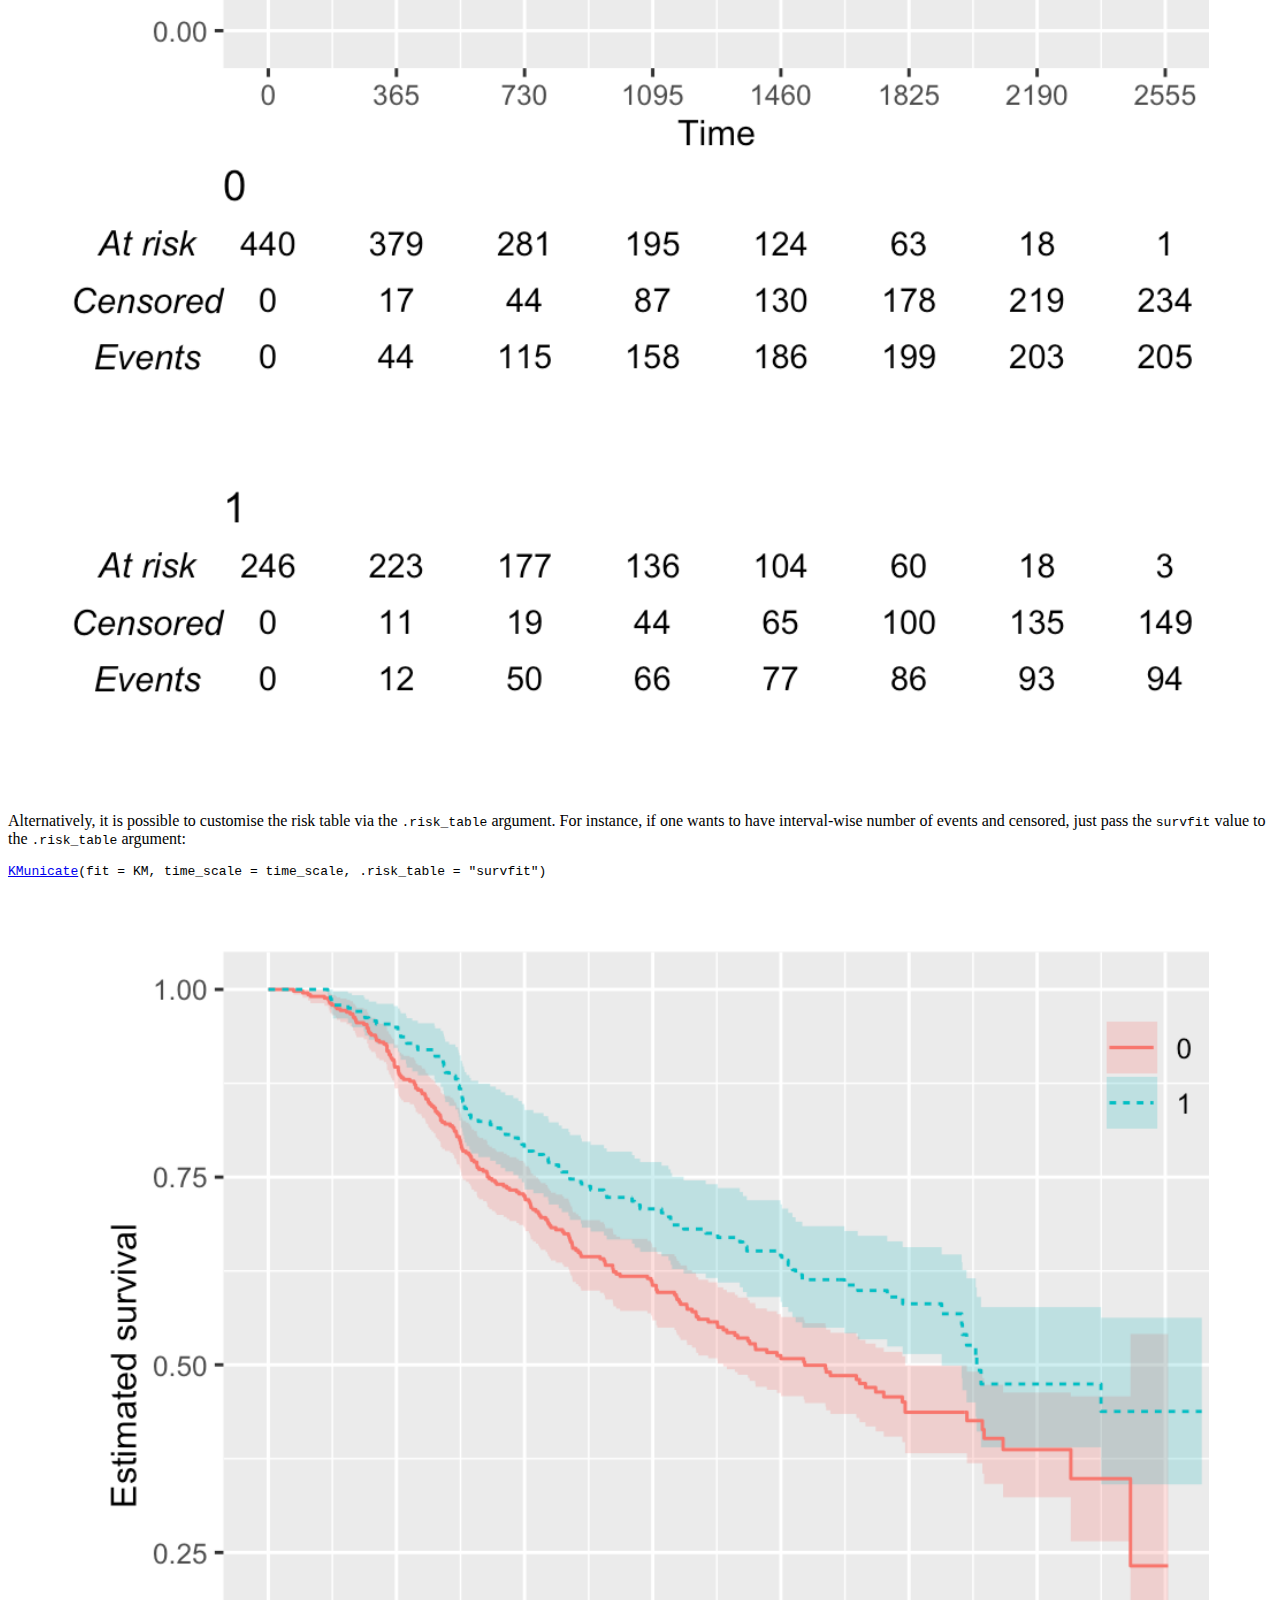
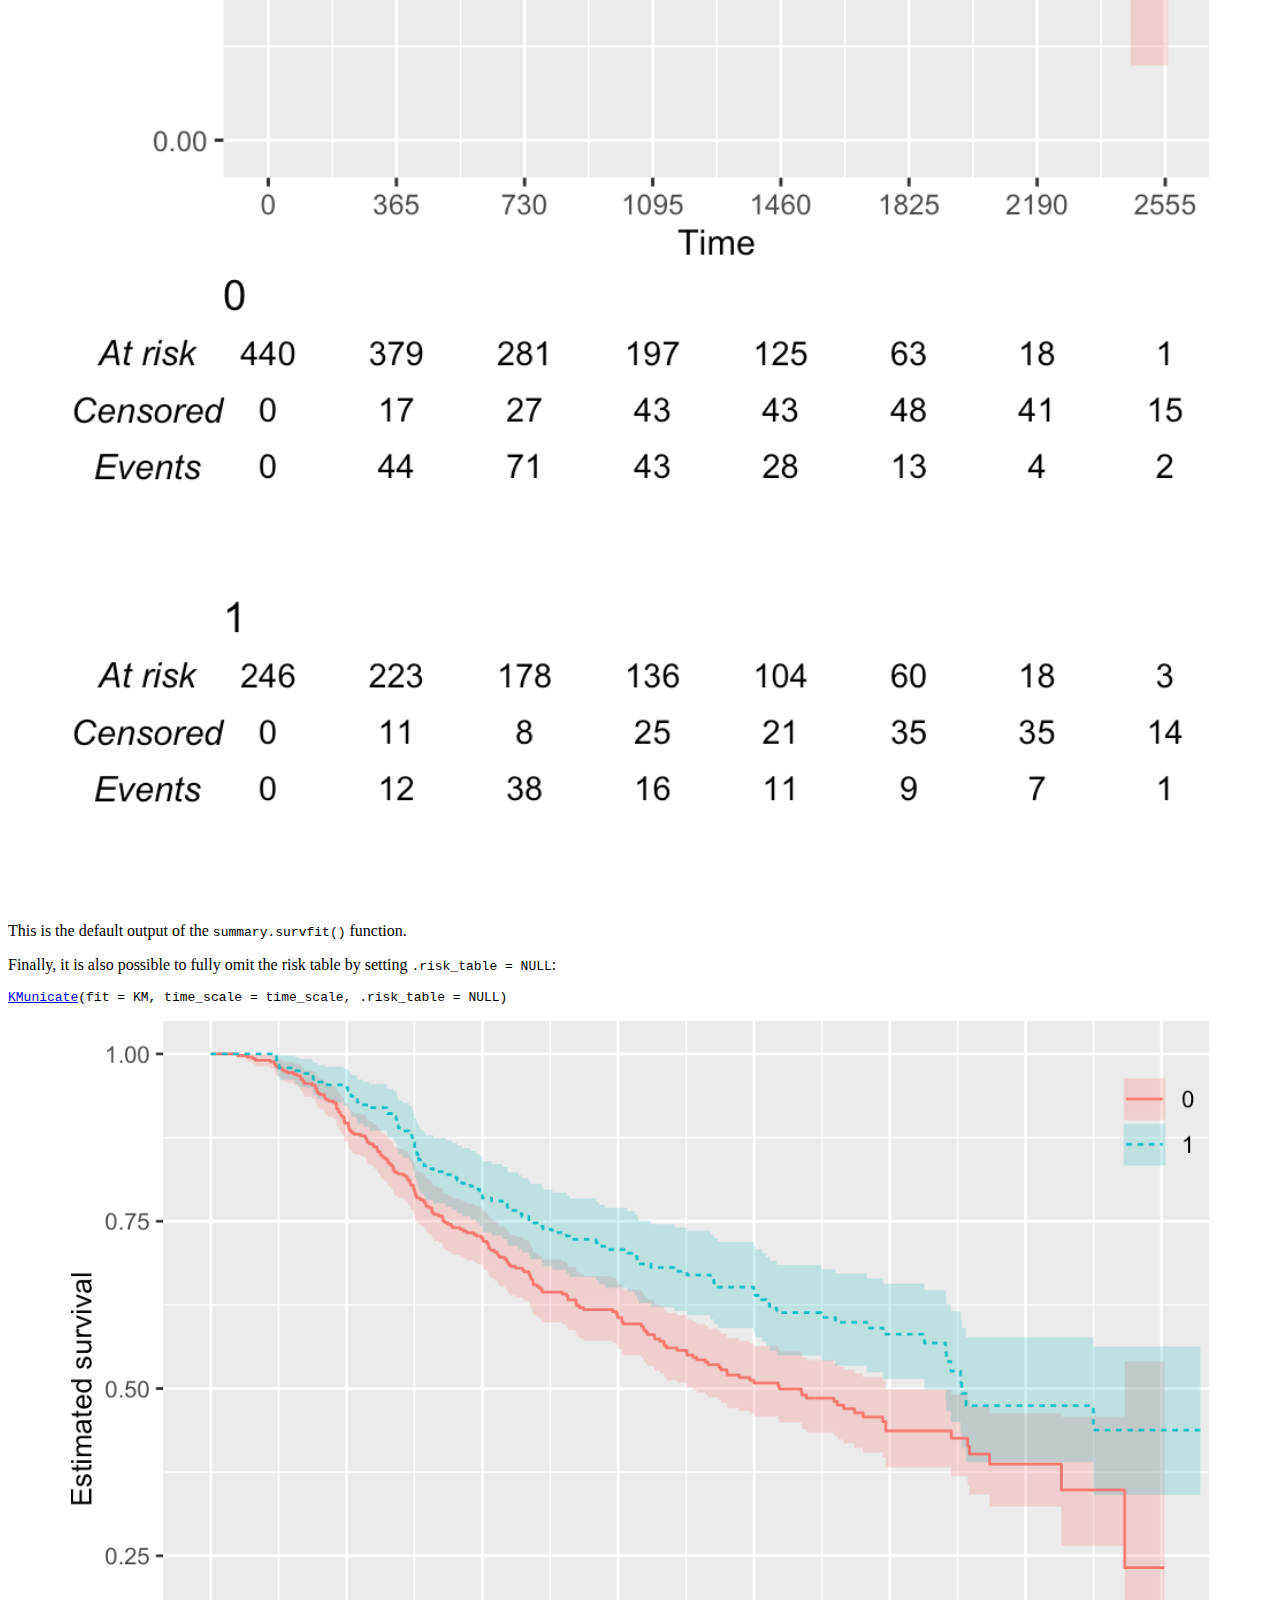
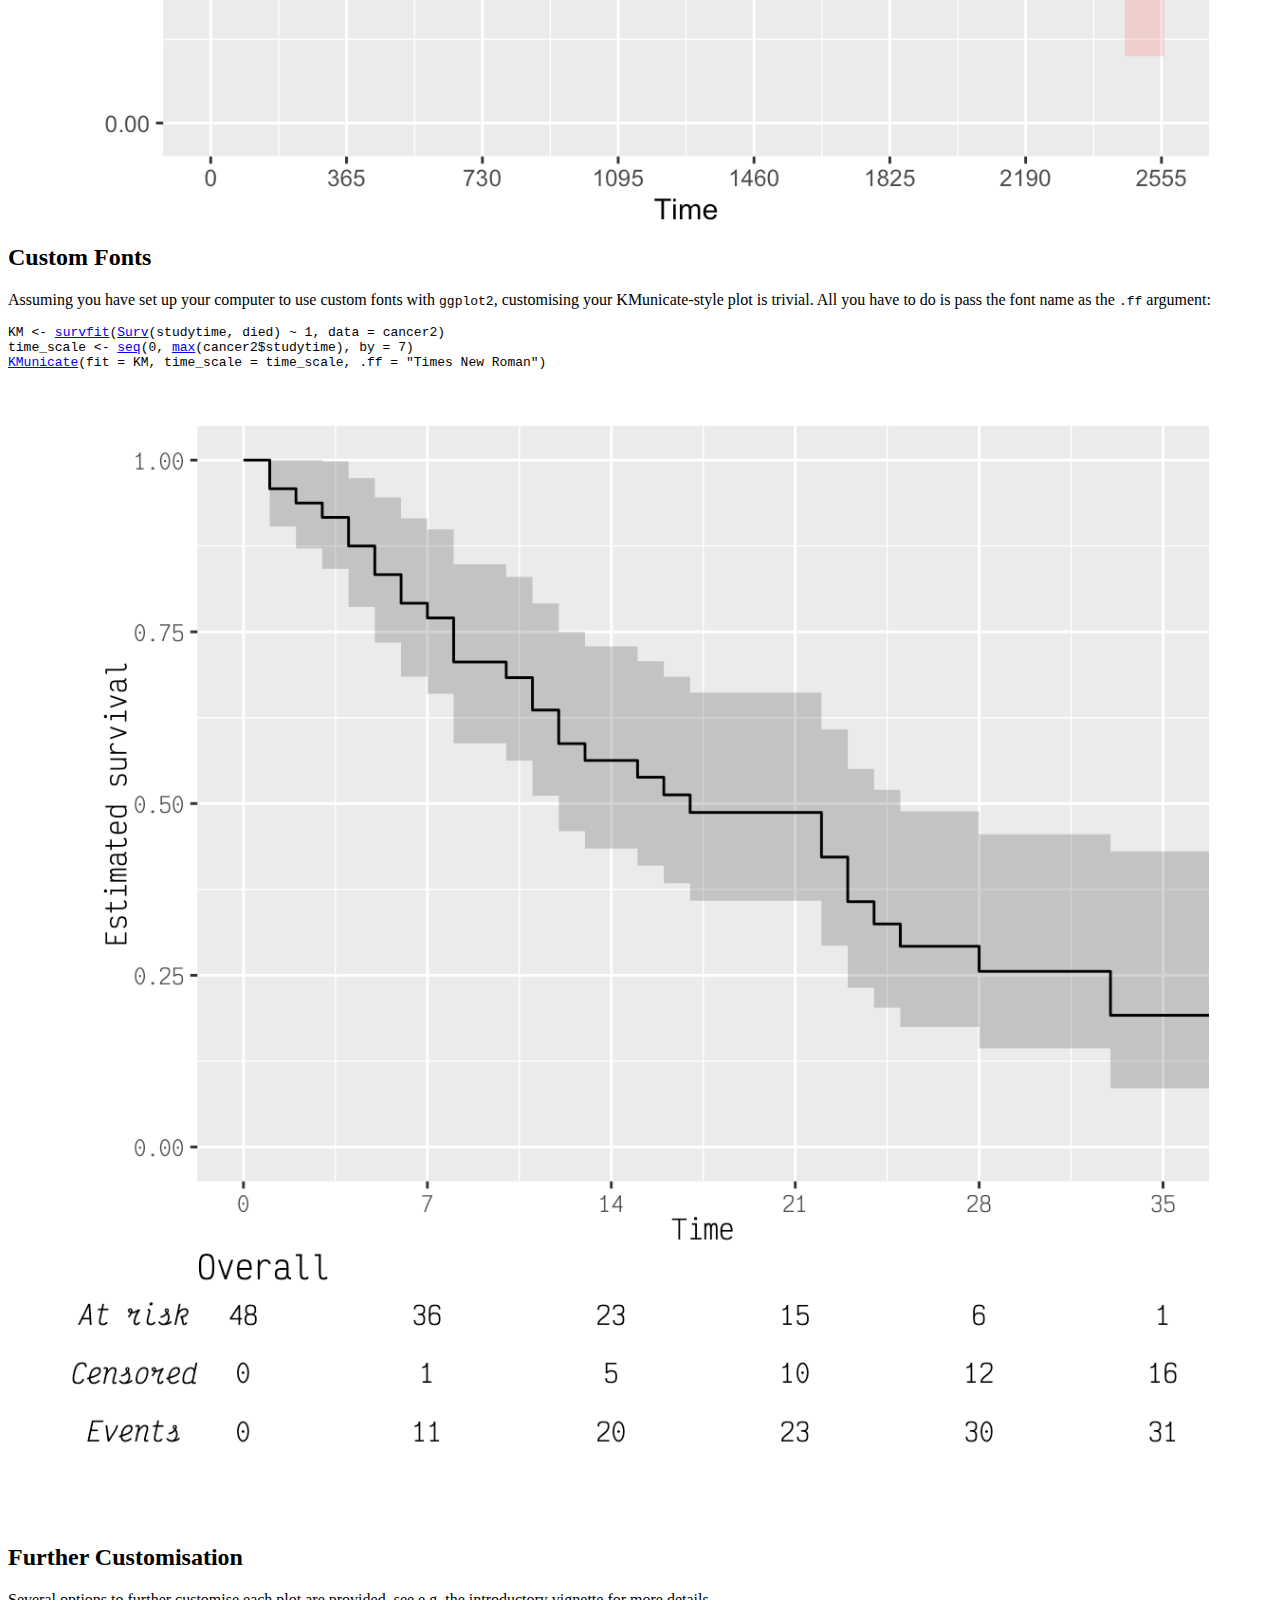
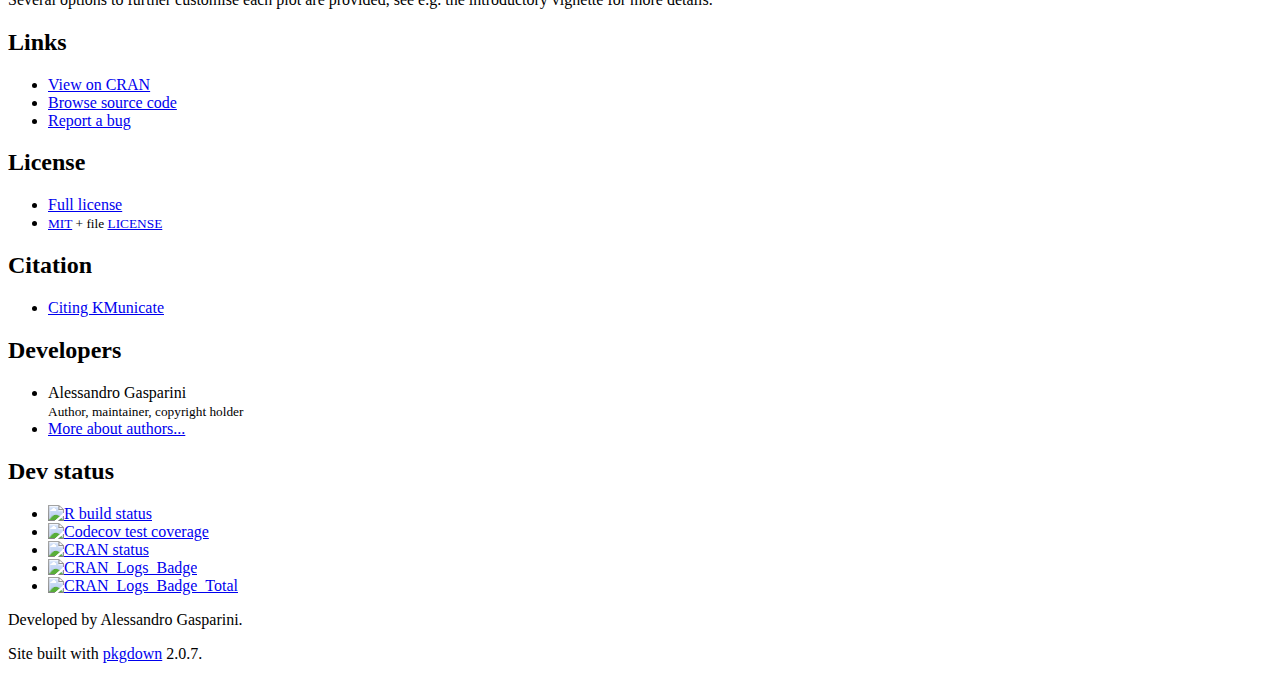
==== commit 94152f06: "Updated docs after version bump" ====
--- a/docs/index.html
+++ b/docs/index.html
@@ -42,7 +42,7 @@
     
     <a class="navbar-brand me-2" href="index.html">KMunicate</a>
 
-    <small class="nav-text text-muted me-auto" data-bs-toggle="tooltip" data-bs-placement="bottom" title="">0.2.3</small>
+    <small class="nav-text text-muted me-auto" data-bs-toggle="tooltip" data-bs-placement="bottom" title="">0.2.3.9000</small>
 
     
     <button class="navbar-toggler" type="button" data-bs-toggle="collapse" data-bs-target="#navbar" aria-controls="navbar" aria-expanded="false" aria-label="Toggle navigation">
@@ -84,7 +84,7 @@
 </h1></div>
 <!-- badges: start -->
 
-<p>README Last updated: 2023-01-05.</p>
+<p>README Last updated: 2023-01-12.</p>
 <p>The goal of {KMunicate} is to produce Kaplan–Meier plots in the style recommended following the <a href="http://dx.doi.org/10.1136/bmjopen-2019-030215" class="external-link">KMunicate study</a> (TP Morris <em>et al</em>. Proposals on Kaplan–Meier plots in medical research and a survey of stakeholder views: KMunicate. <em>BMJ Open</em>, 2019, 9:e030215).</p>
 <div class="section level2">
 <h2 id="installation">Installation<a class="anchor" aria-label="anchor" href="#installation"></a>
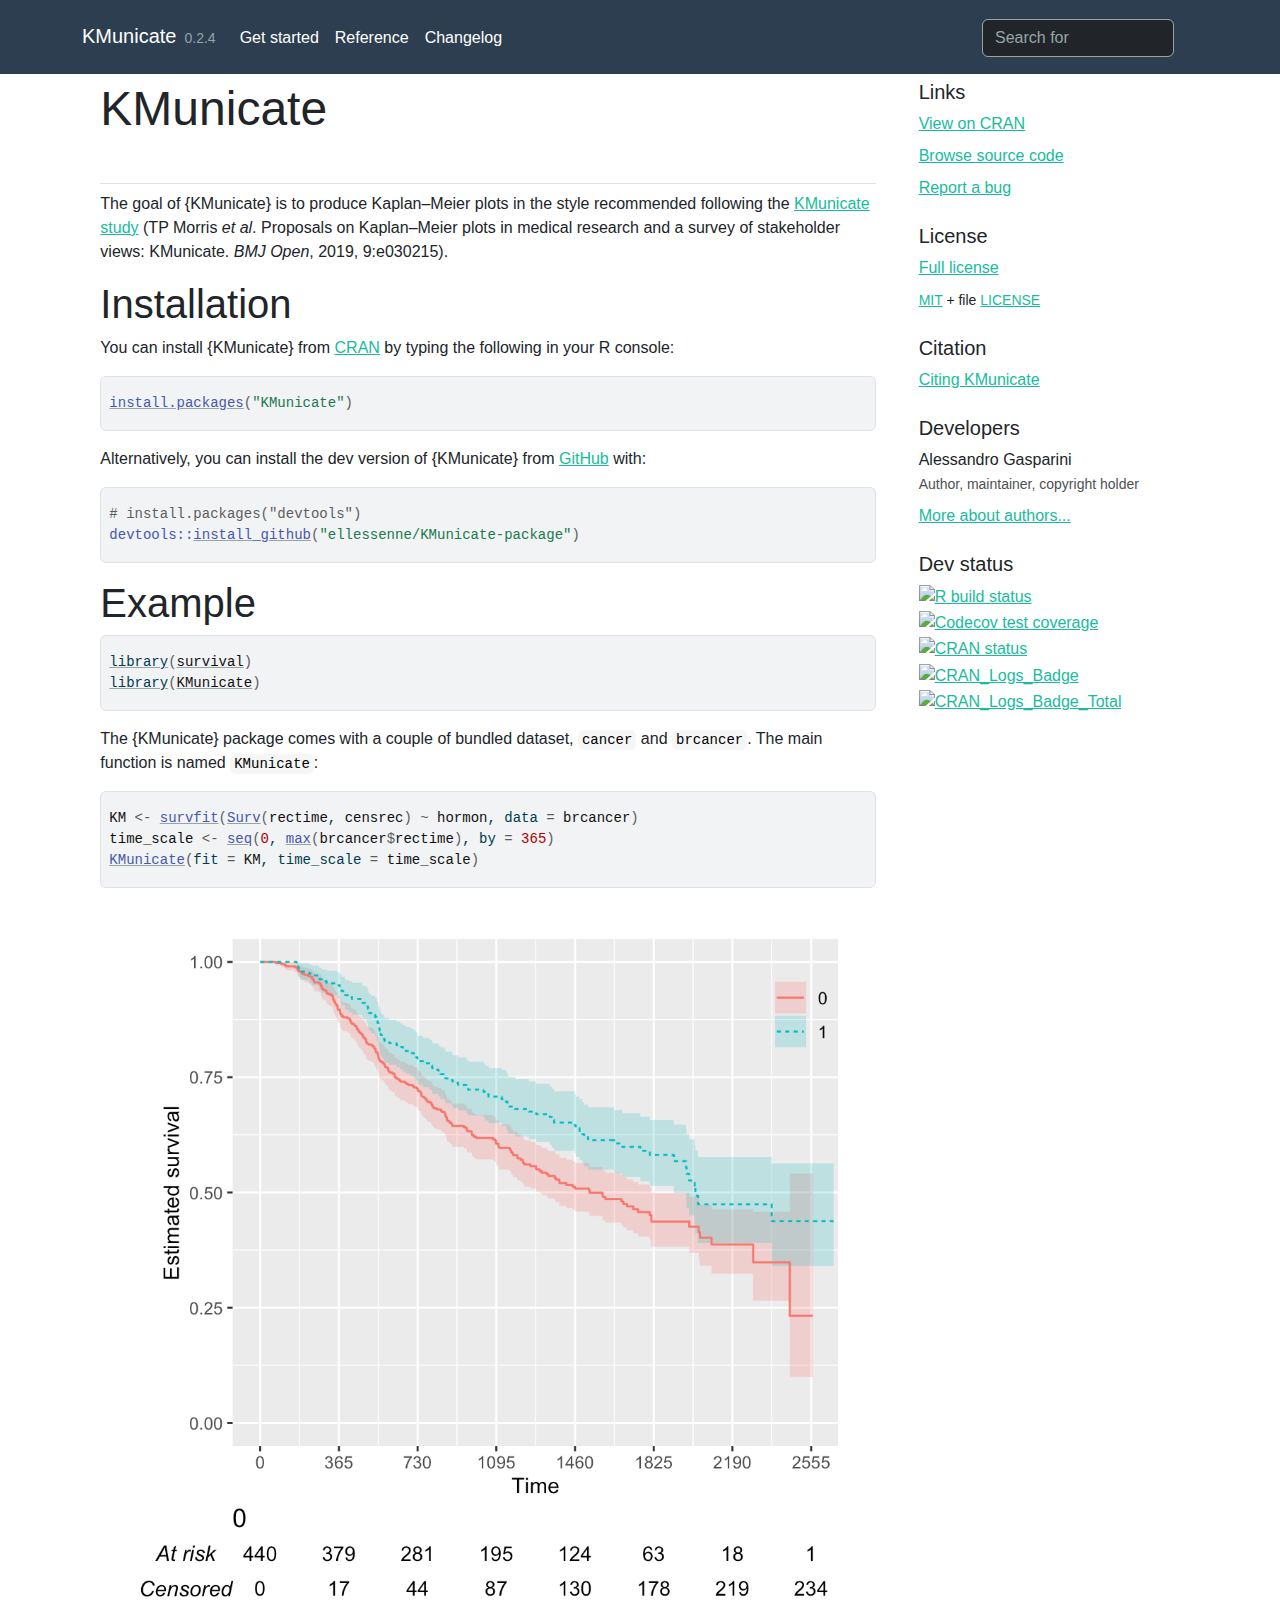
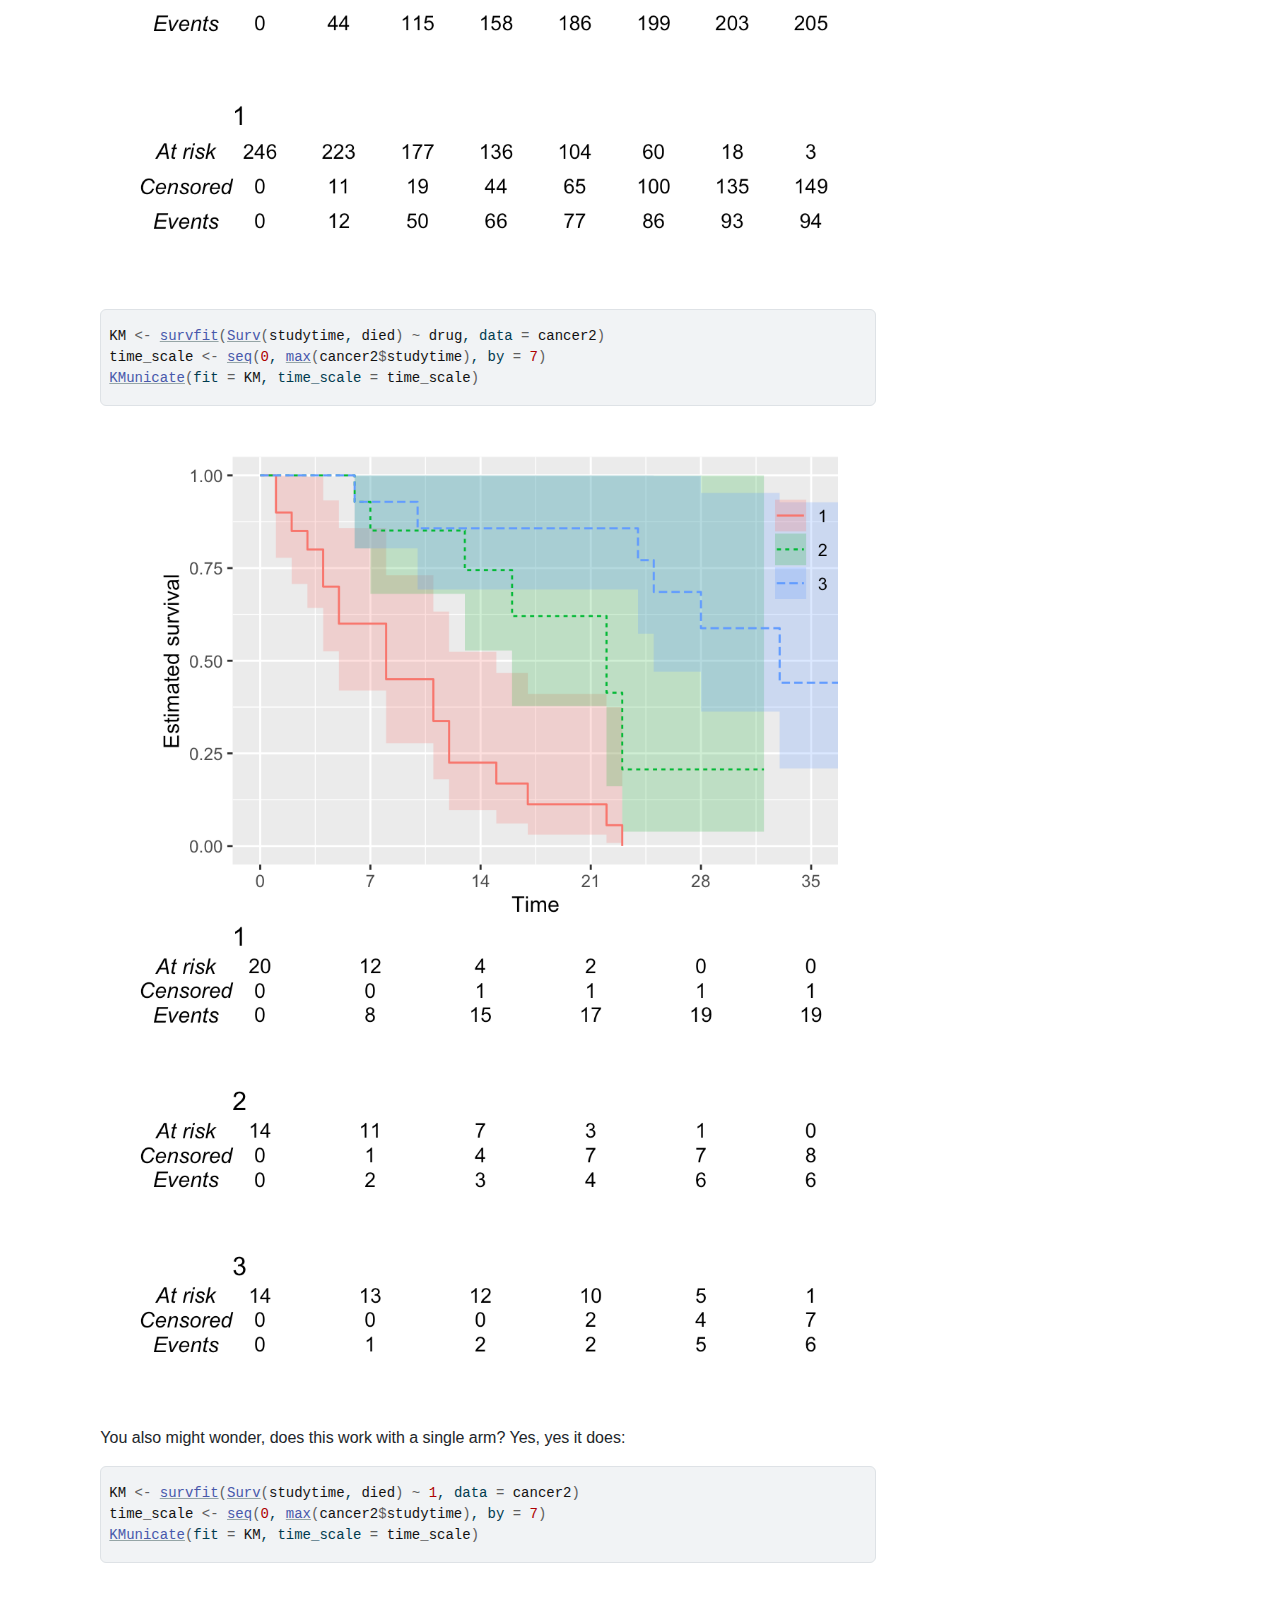
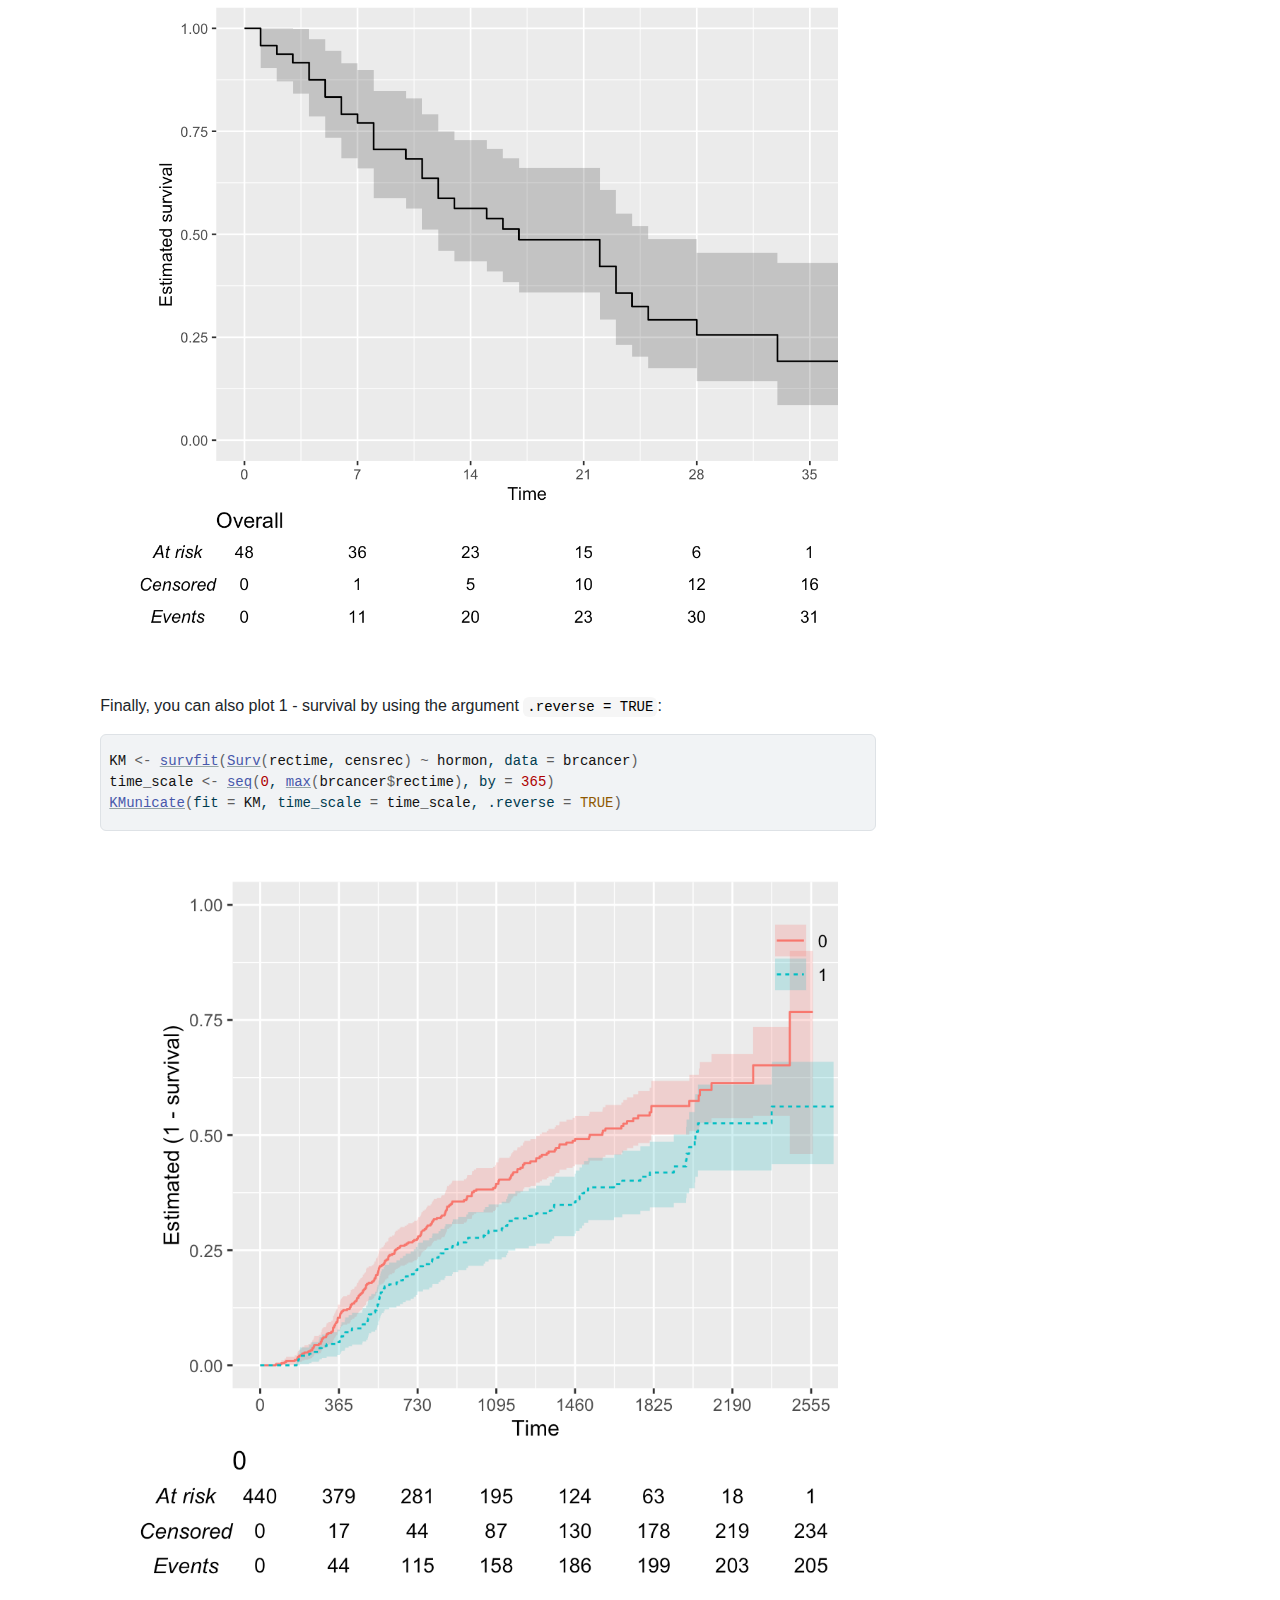
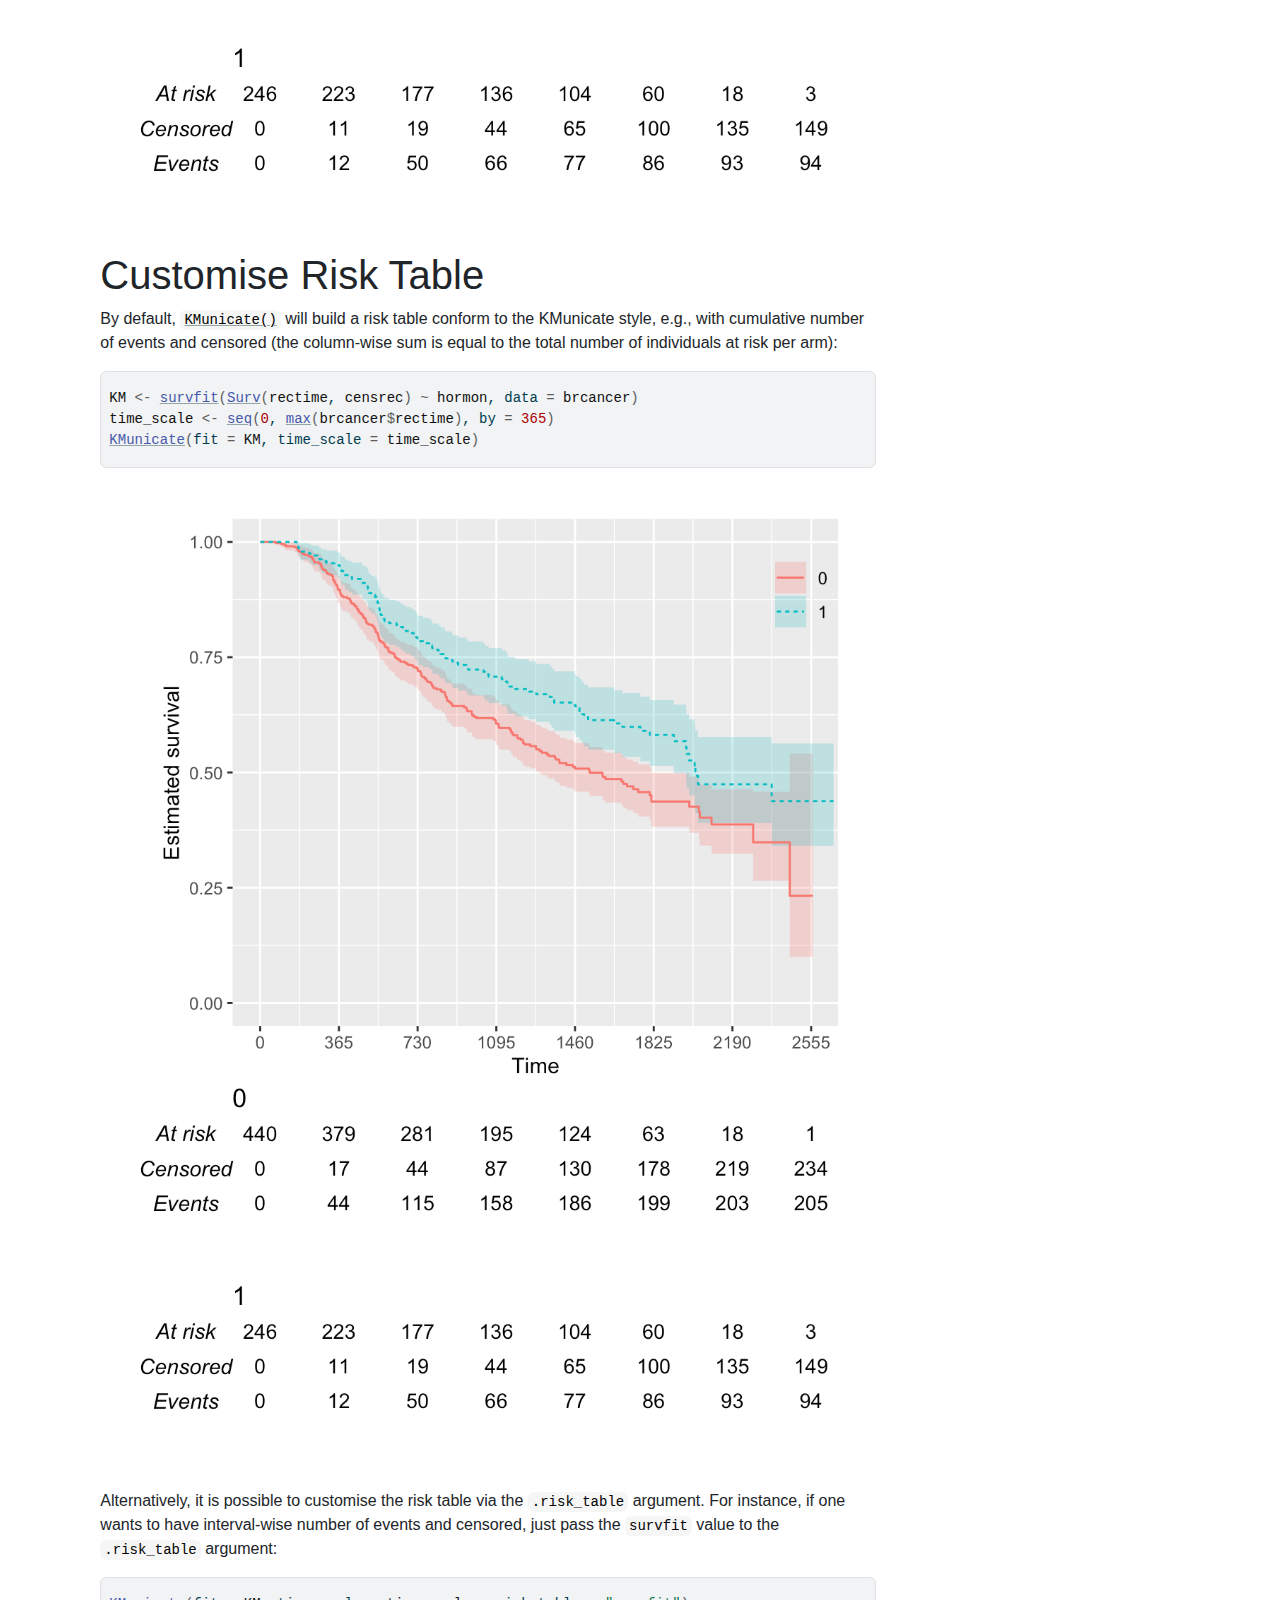
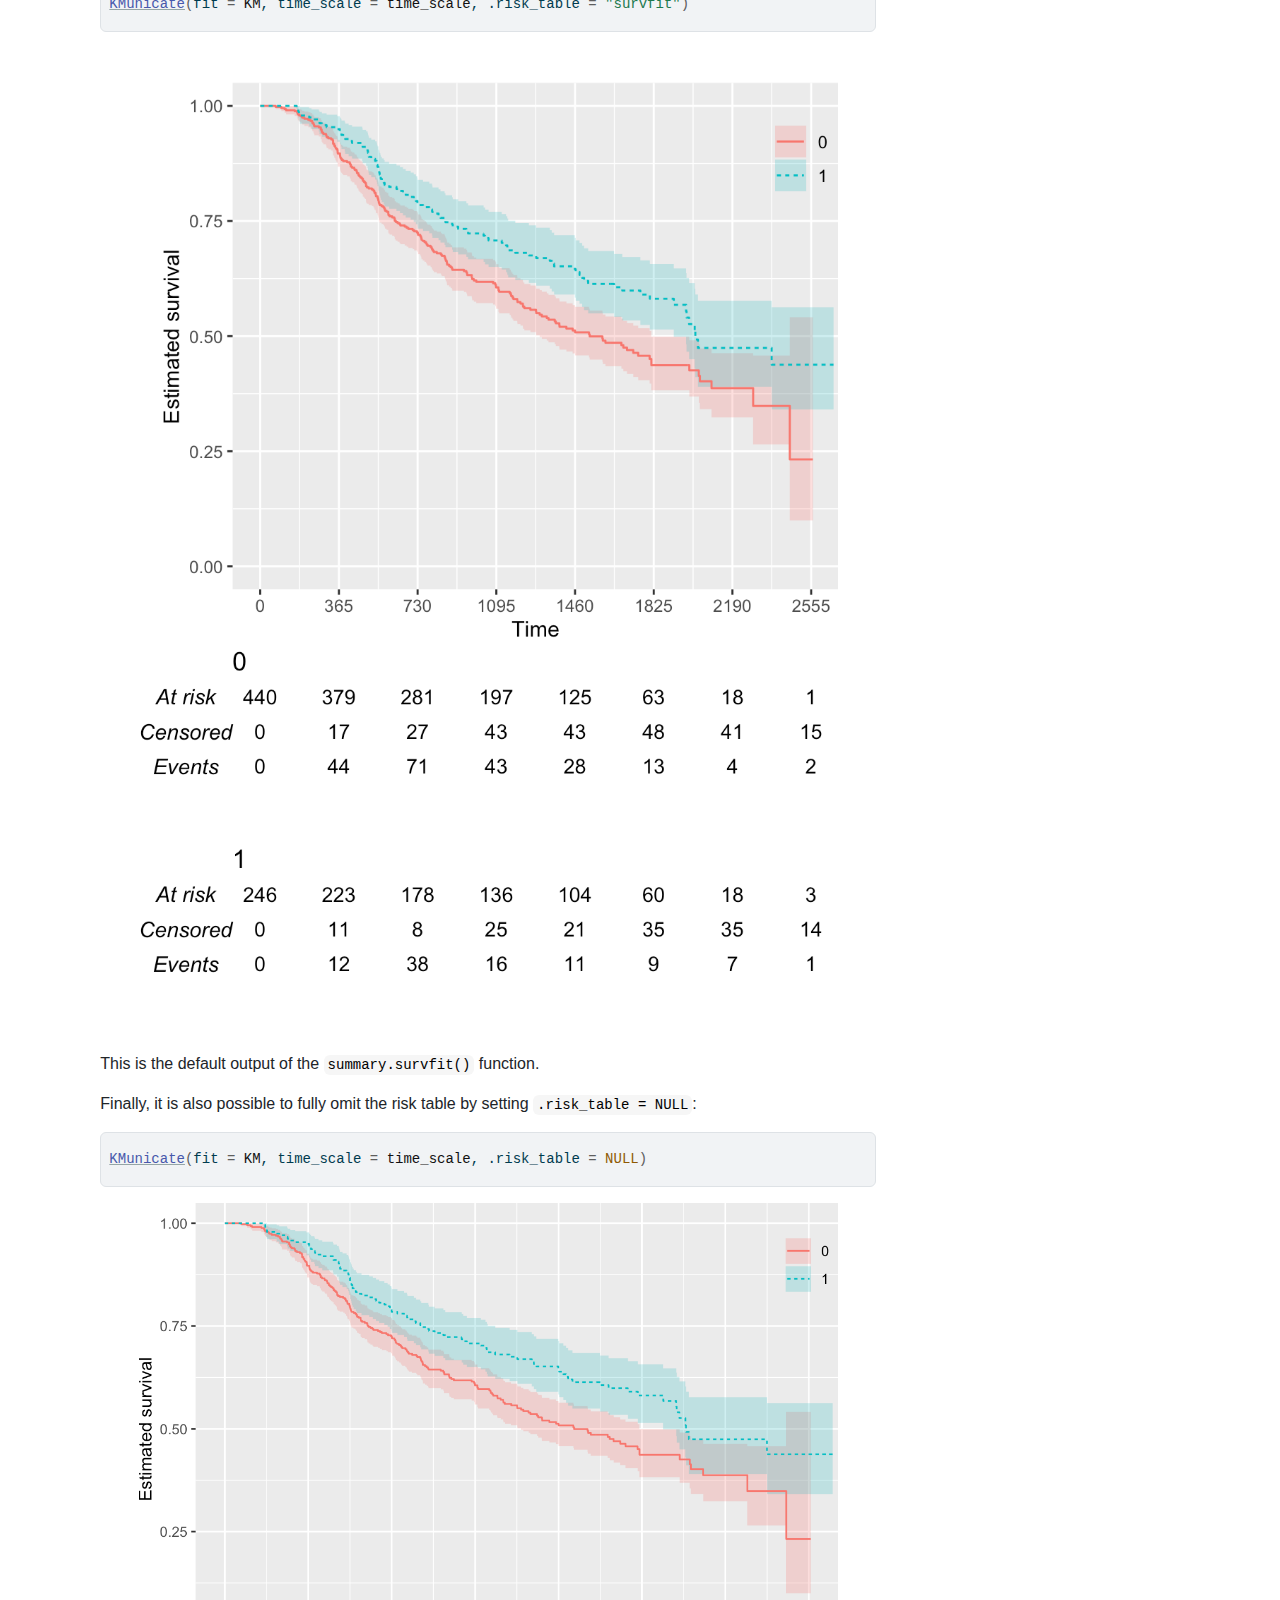
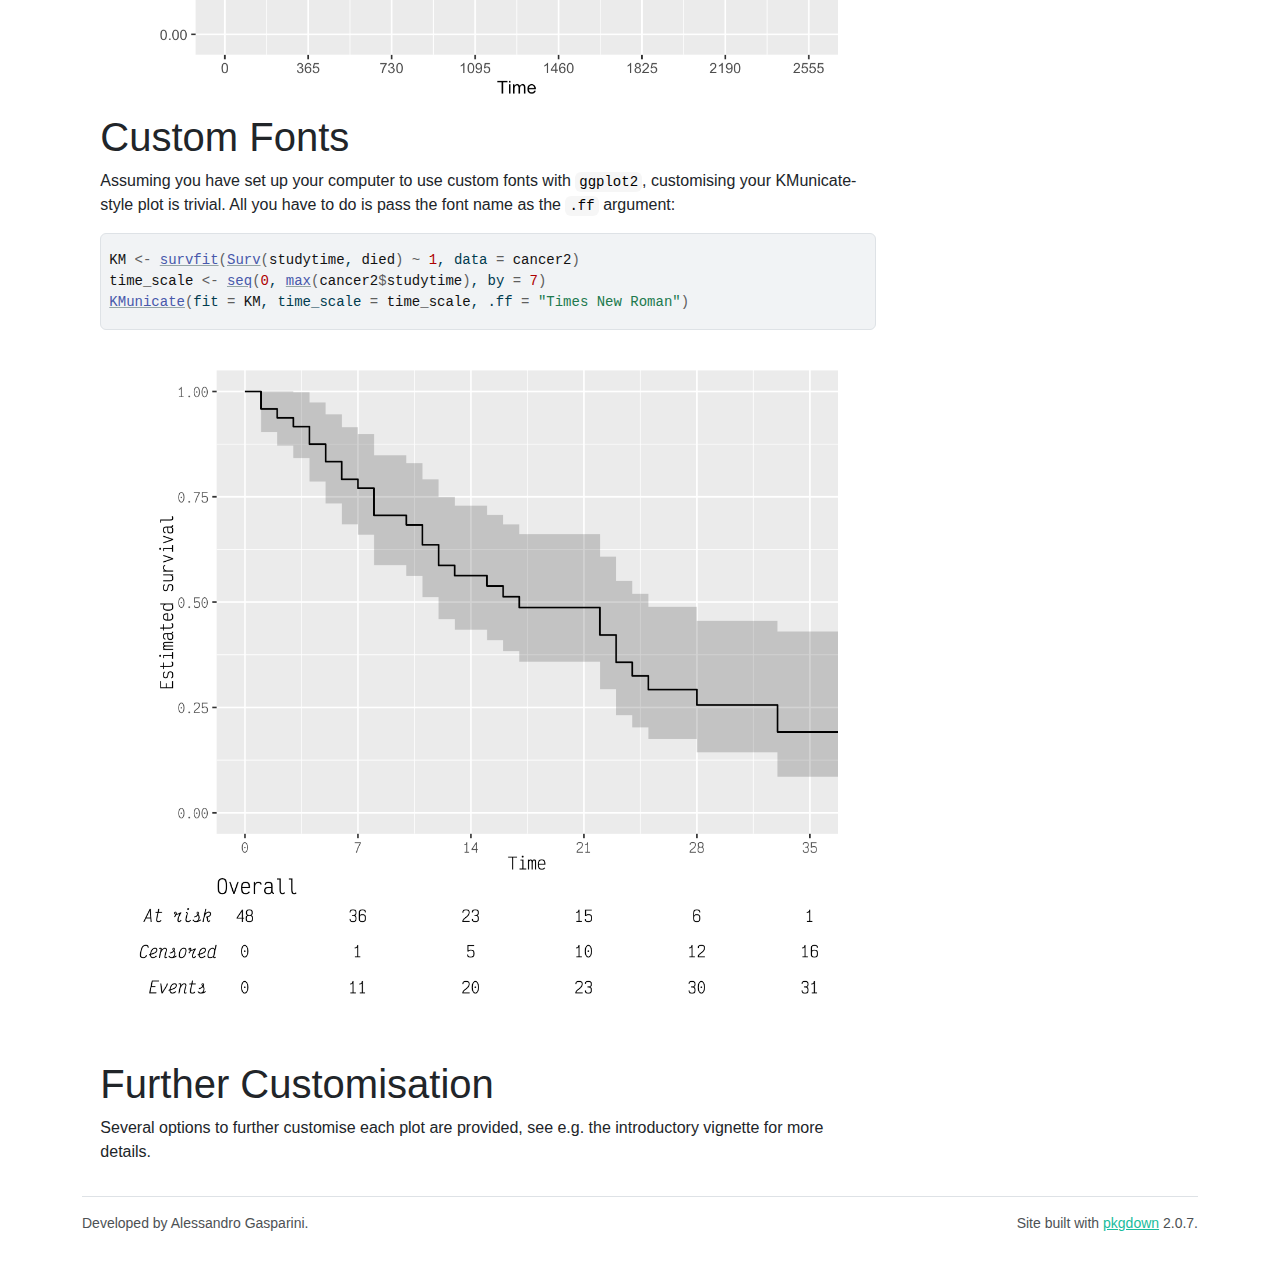
==== commit cffbcf18: "Rebuilt docs" ====
--- a/docs/index.html
+++ b/docs/index.html
@@ -42,7 +42,7 @@
     
     <a class="navbar-brand me-2" href="index.html">KMunicate</a>
 
-    <small class="nav-text text-muted me-auto" data-bs-toggle="tooltip" data-bs-placement="bottom" title="">0.2.3.9000</small>
+    <small class="nav-text text-muted me-auto" data-bs-toggle="tooltip" data-bs-placement="bottom" title="">0.2.4</small>
 
     
     <button class="navbar-toggler" type="button" data-bs-toggle="collapse" data-bs-target="#navbar" aria-controls="navbar" aria-expanded="false" aria-label="Toggle navigation">
@@ -84,7 +84,6 @@
 </h1></div>
 <!-- badges: start -->
 
-<p>README Last updated: 2023-01-12.</p>
 <p>The goal of {KMunicate} is to produce Kaplan–Meier plots in the style recommended following the <a href="http://dx.doi.org/10.1136/bmjopen-2019-030215" class="external-link">KMunicate study</a> (TP Morris <em>et al</em>. Proposals on Kaplan–Meier plots in medical research and a survey of stakeholder views: KMunicate. <em>BMJ Open</em>, 2019, 9:e030215).</p>
 <div class="section level2">
 <h2 id="installation">Installation<a class="anchor" aria-label="anchor" href="#installation"></a>
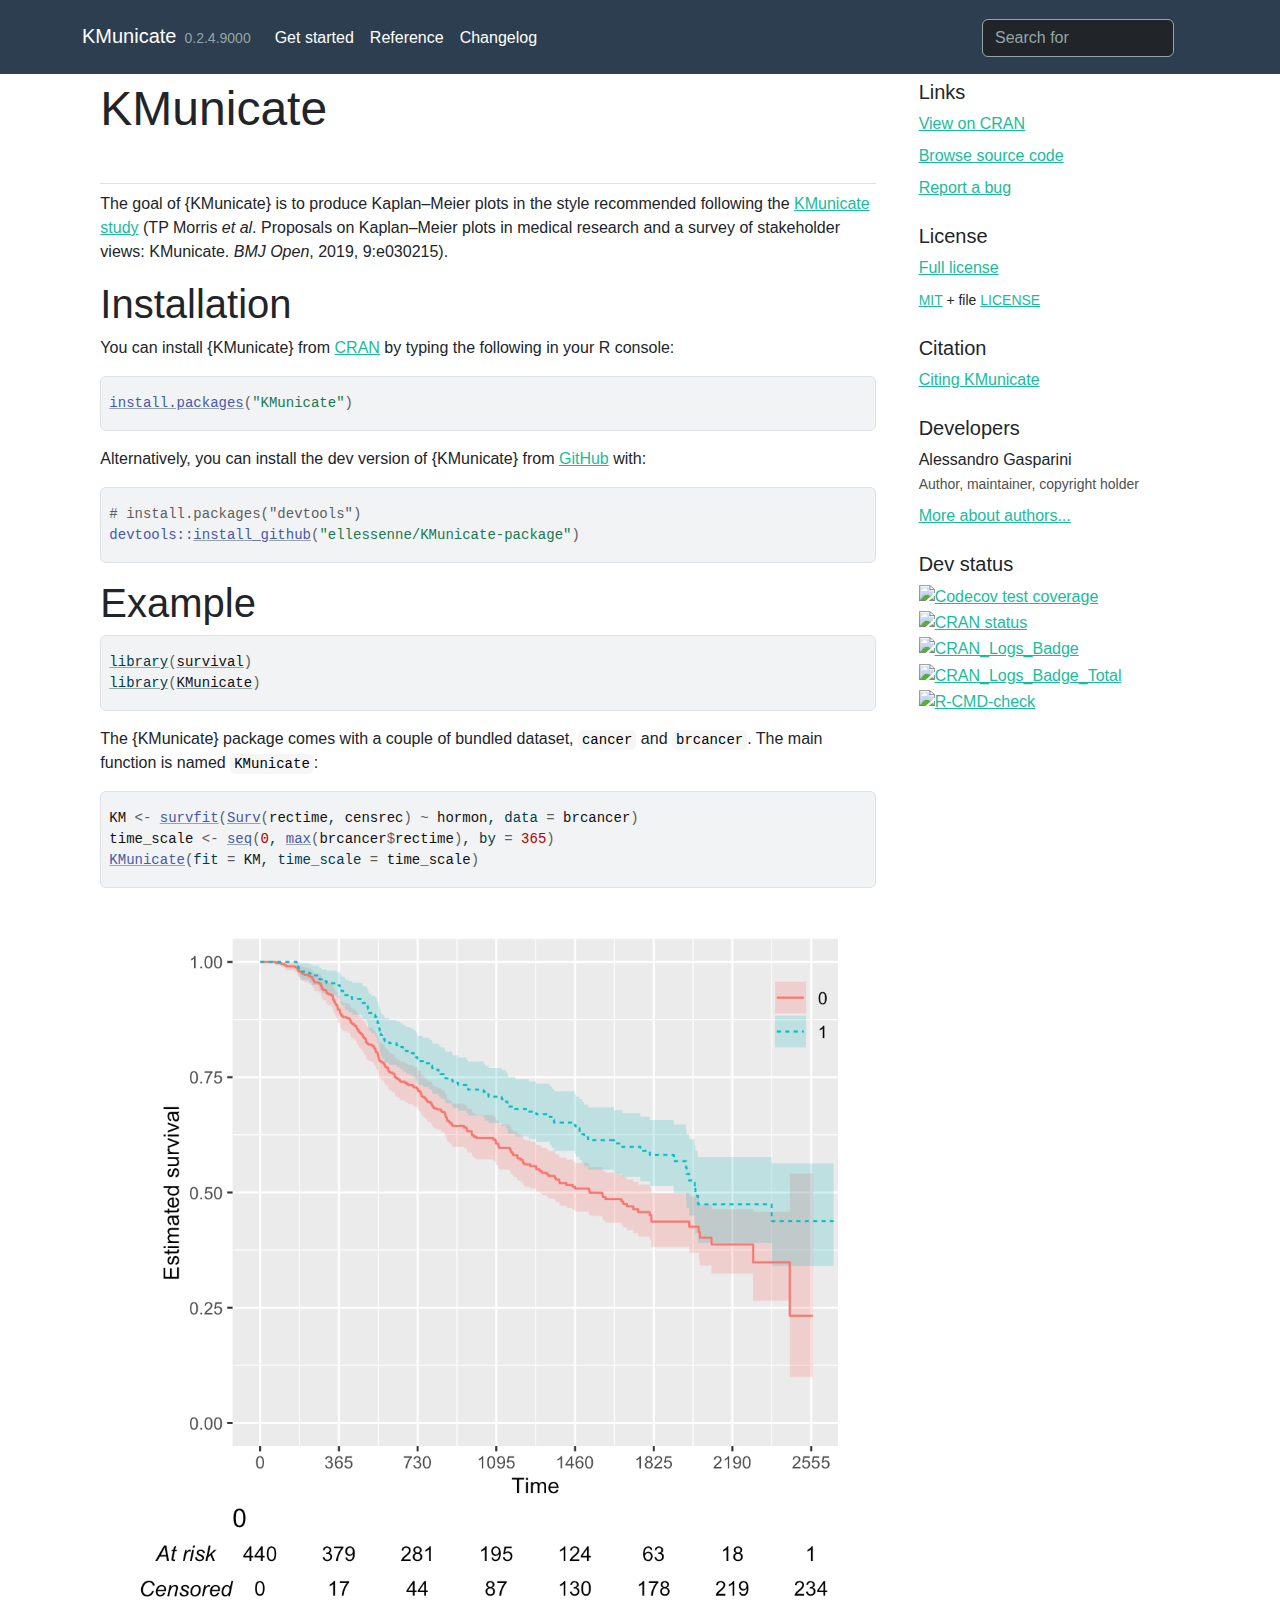
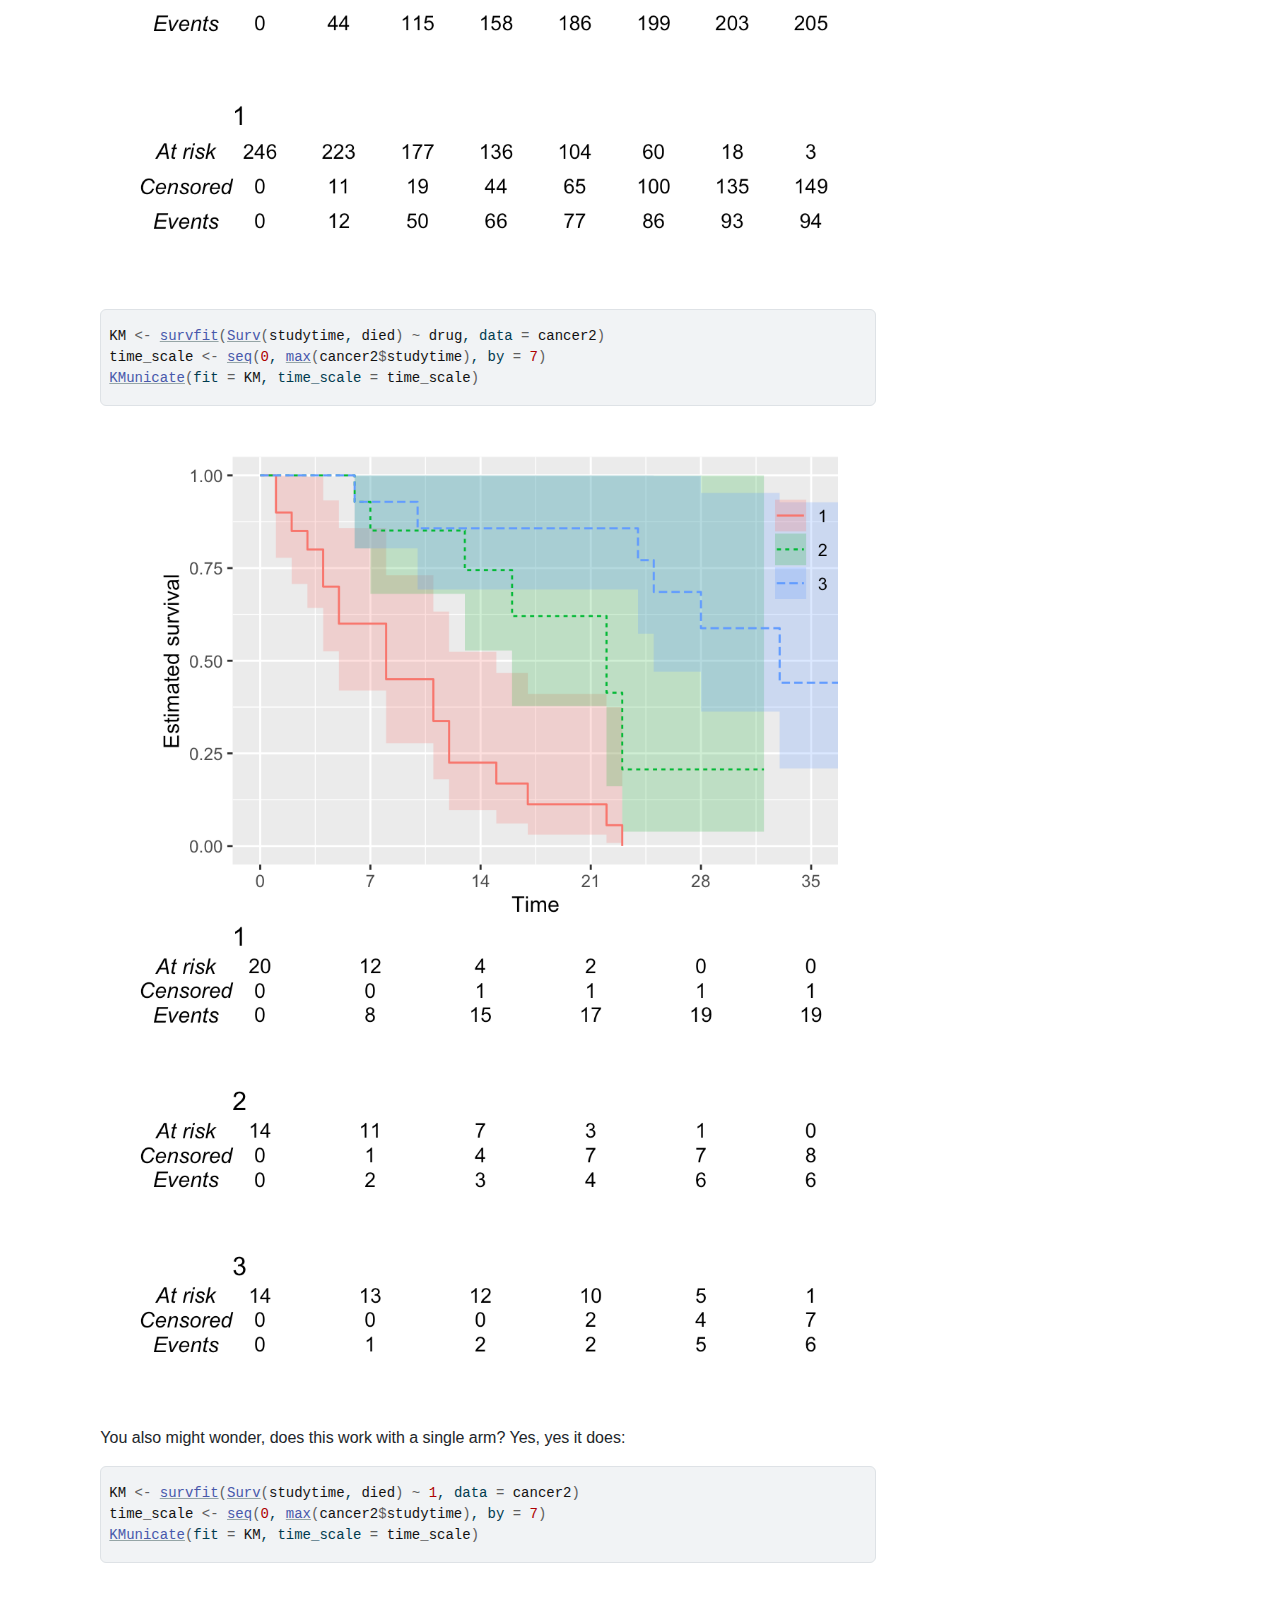
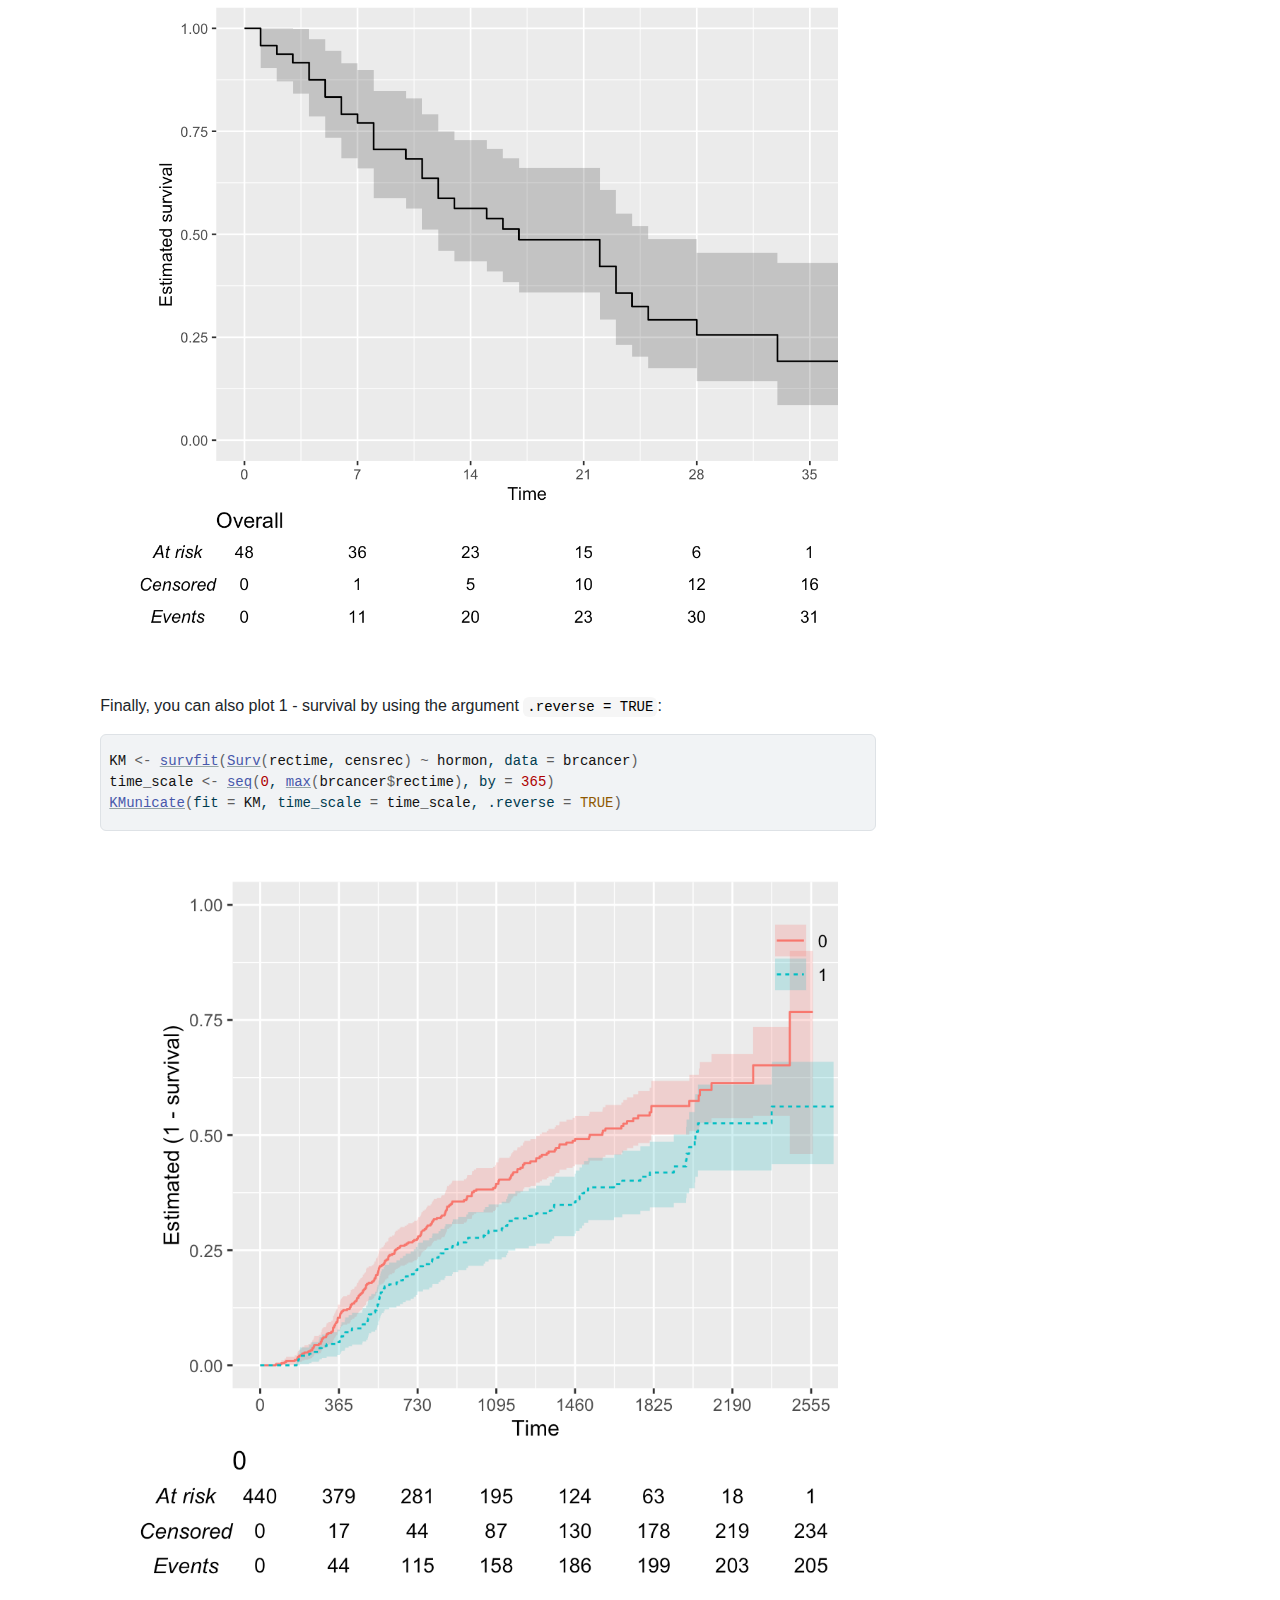
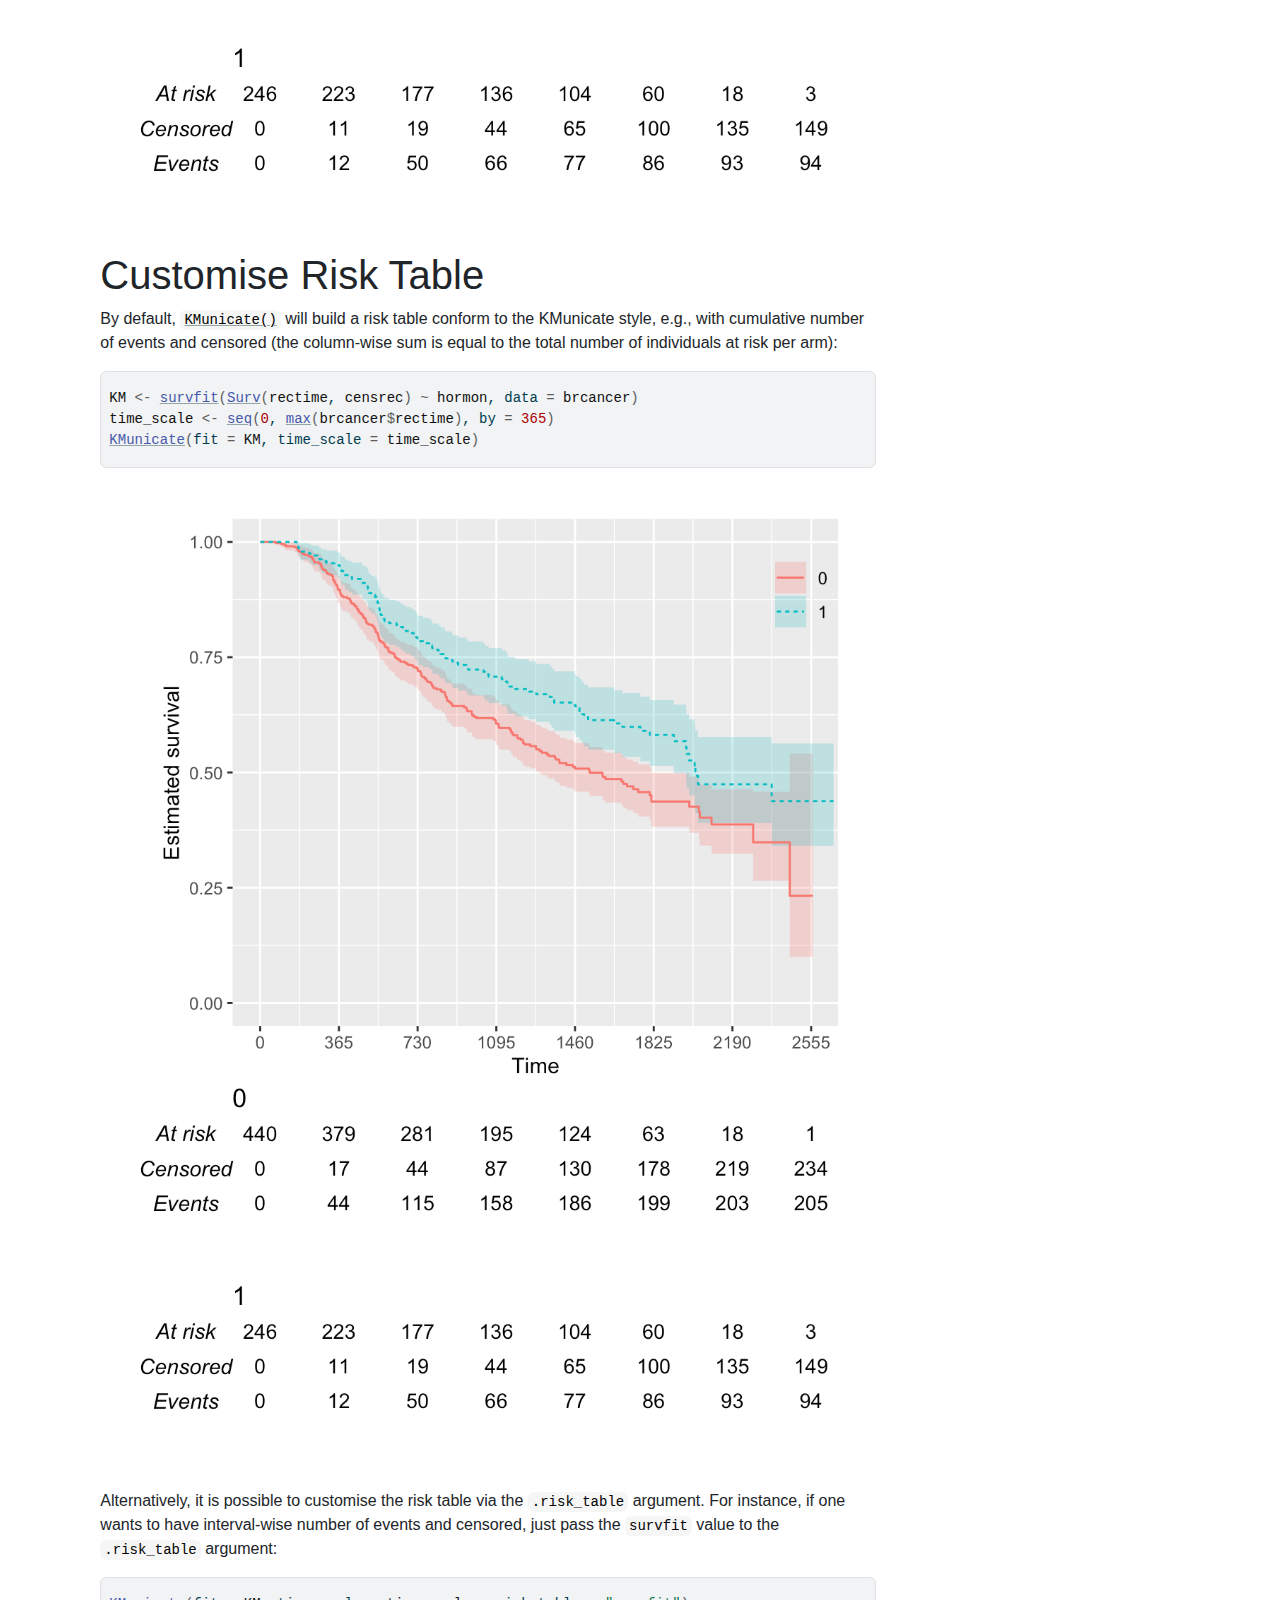
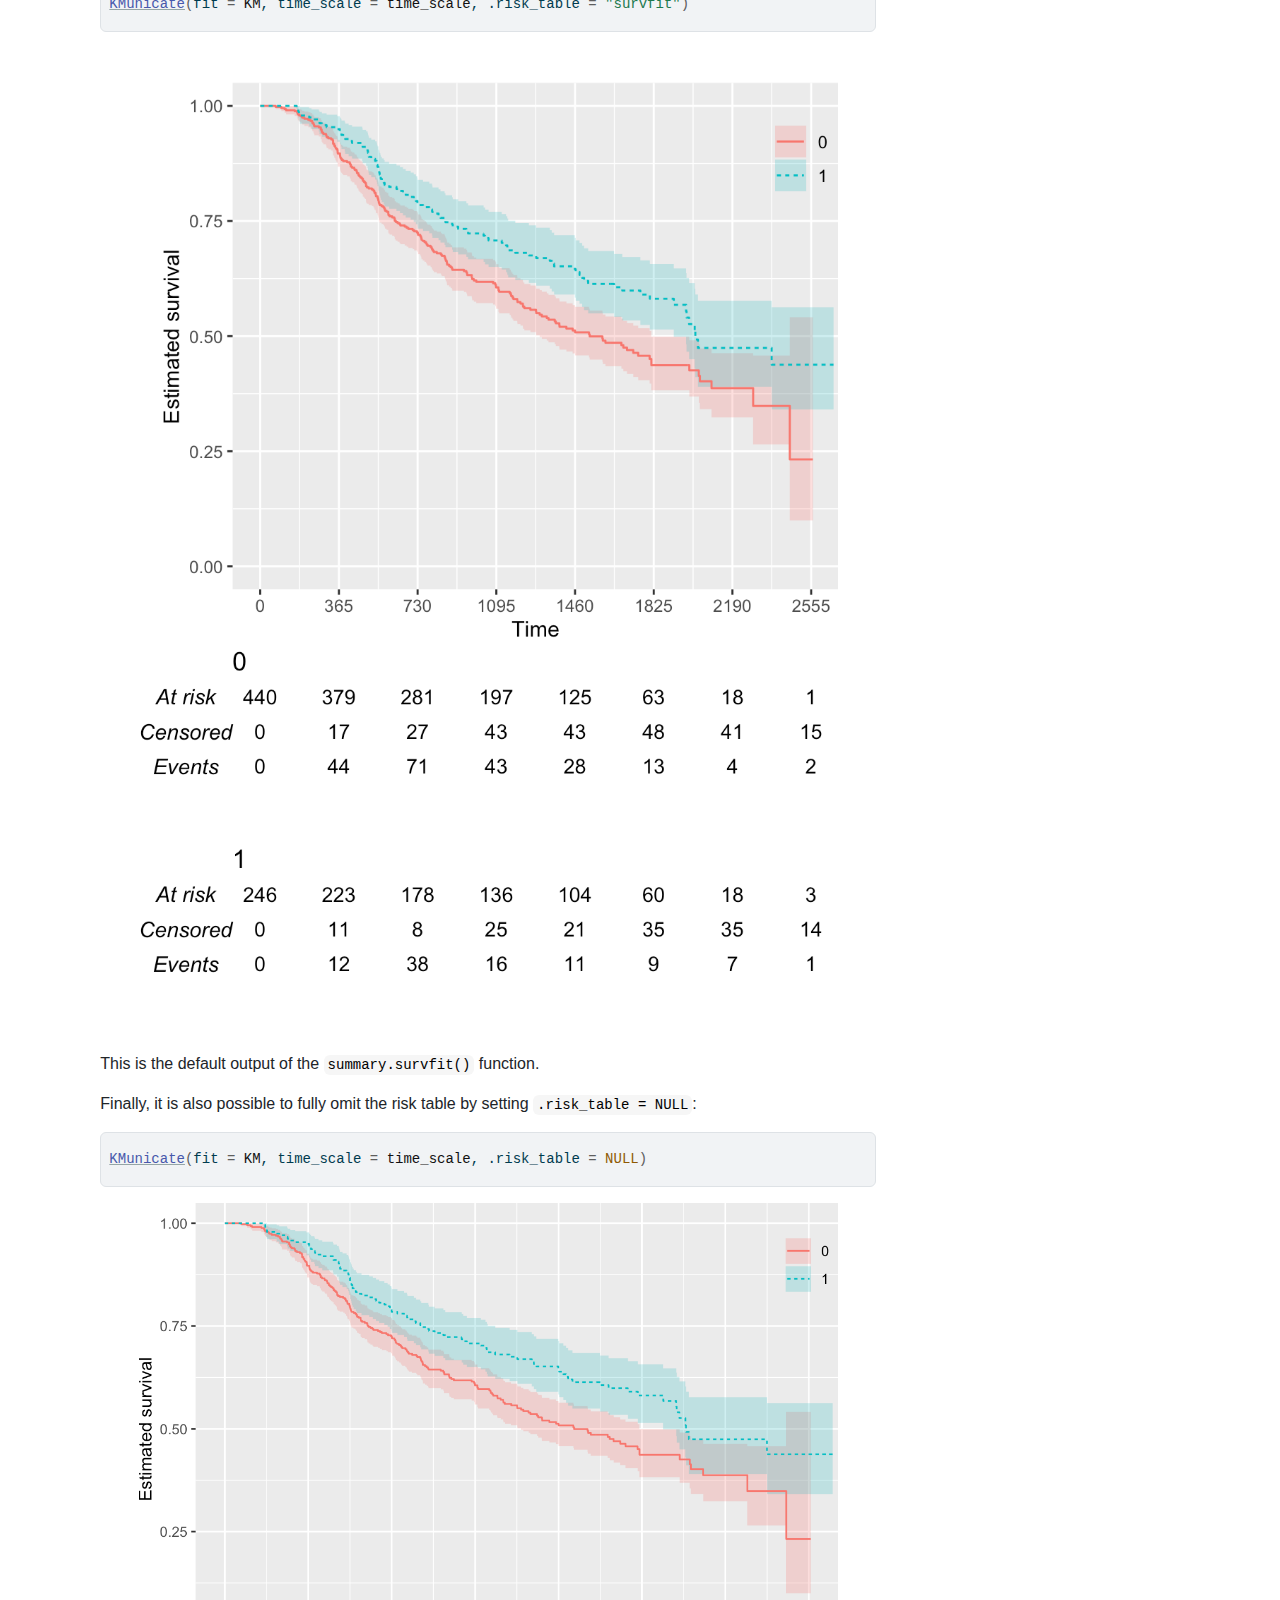
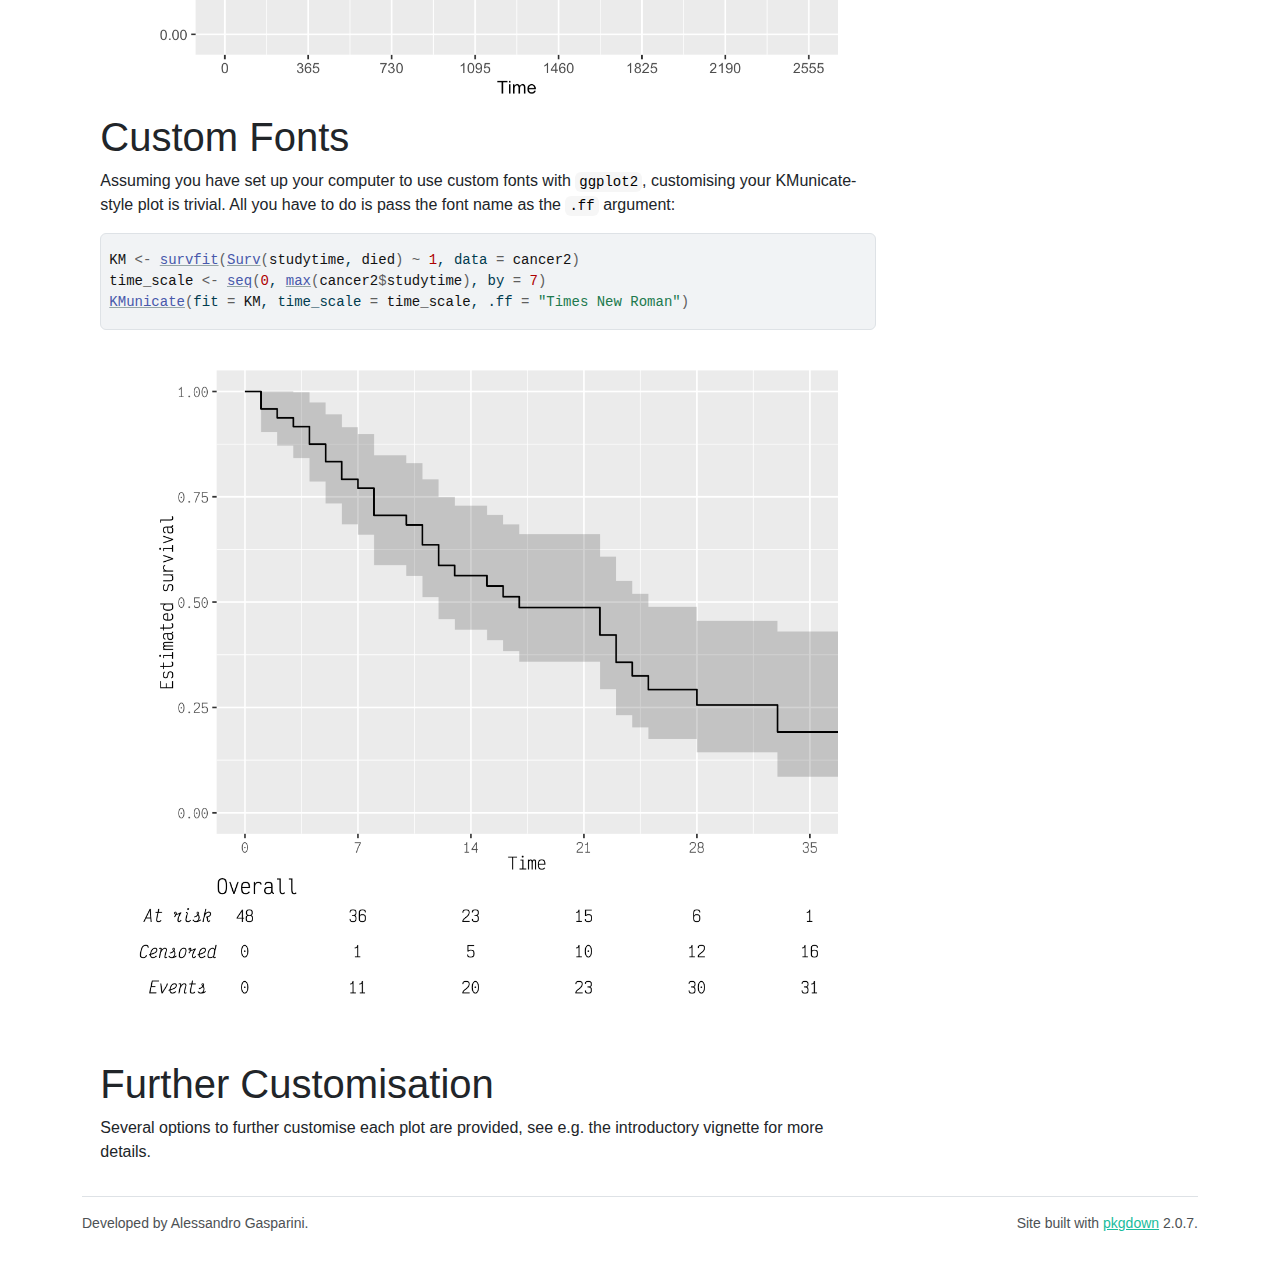
==== commit 8072e301: "Rebuilt docs" ====
--- a/docs/index.html
+++ b/docs/index.html
@@ -42,7 +42,7 @@
     
     <a class="navbar-brand me-2" href="index.html">KMunicate</a>
 
-    <small class="nav-text text-muted me-auto" data-bs-toggle="tooltip" data-bs-placement="bottom" title="">0.2.4</small>
+    <small class="nav-text text-muted me-auto" data-bs-toggle="tooltip" data-bs-placement="bottom" title="">0.2.4.9000</small>
 
     
     <button class="navbar-toggler" type="button" data-bs-toggle="collapse" data-bs-target="#navbar" aria-controls="navbar" aria-expanded="false" aria-label="Toggle navigation">
@@ -197,11 +197,11 @@
 <div class="dev-status">
 <h2 data-toc-skip>Dev status</h2>
 <ul class="list-unstyled">
-<li><a href="https://github.com/ellessenne/KMunicate-package/actions" class="external-link"><img src="https://github.com/ellessenne/KMunicate-package/workflows/R-CMD-check/badge.svg" alt="R build status"></a></li>
 <li><a href="https://app.codecov.io/gh/ellessenne/KMunicate-package?branch=master" class="external-link"><img src="https://codecov.io/gh/ellessenne/KMunicate-package/branch/master/graph/badge.svg" alt="Codecov test coverage"></a></li>
 <li><a href="https://CRAN.R-project.org/package=KMunicate" class="external-link"><img src="https://www.r-pkg.org/badges/version/KMunicate" alt="CRAN status"></a></li>
 <li><a href="https://cran.r-project.org/package=KMunicate" class="external-link"><img src="http://cranlogs.r-pkg.org/badges/KMunicate" alt="CRAN_Logs_Badge"></a></li>
 <li><a href="https://cran.r-project.org/package=KMunicate" class="external-link"><img src="http://cranlogs.r-pkg.org/badges/grand-total/KMunicate" alt="CRAN_Logs_Badge_Total"></a></li>
+<li><a href="https://github.com/ellessenne/KMunicate-package/actions/workflows/R-CMD-check.yaml" class="external-link"><img src="https://github.com/ellessenne/KMunicate-package/actions/workflows/R-CMD-check.yaml/badge.svg" alt="R-CMD-check"></a></li>
 </ul>
 </div>
 
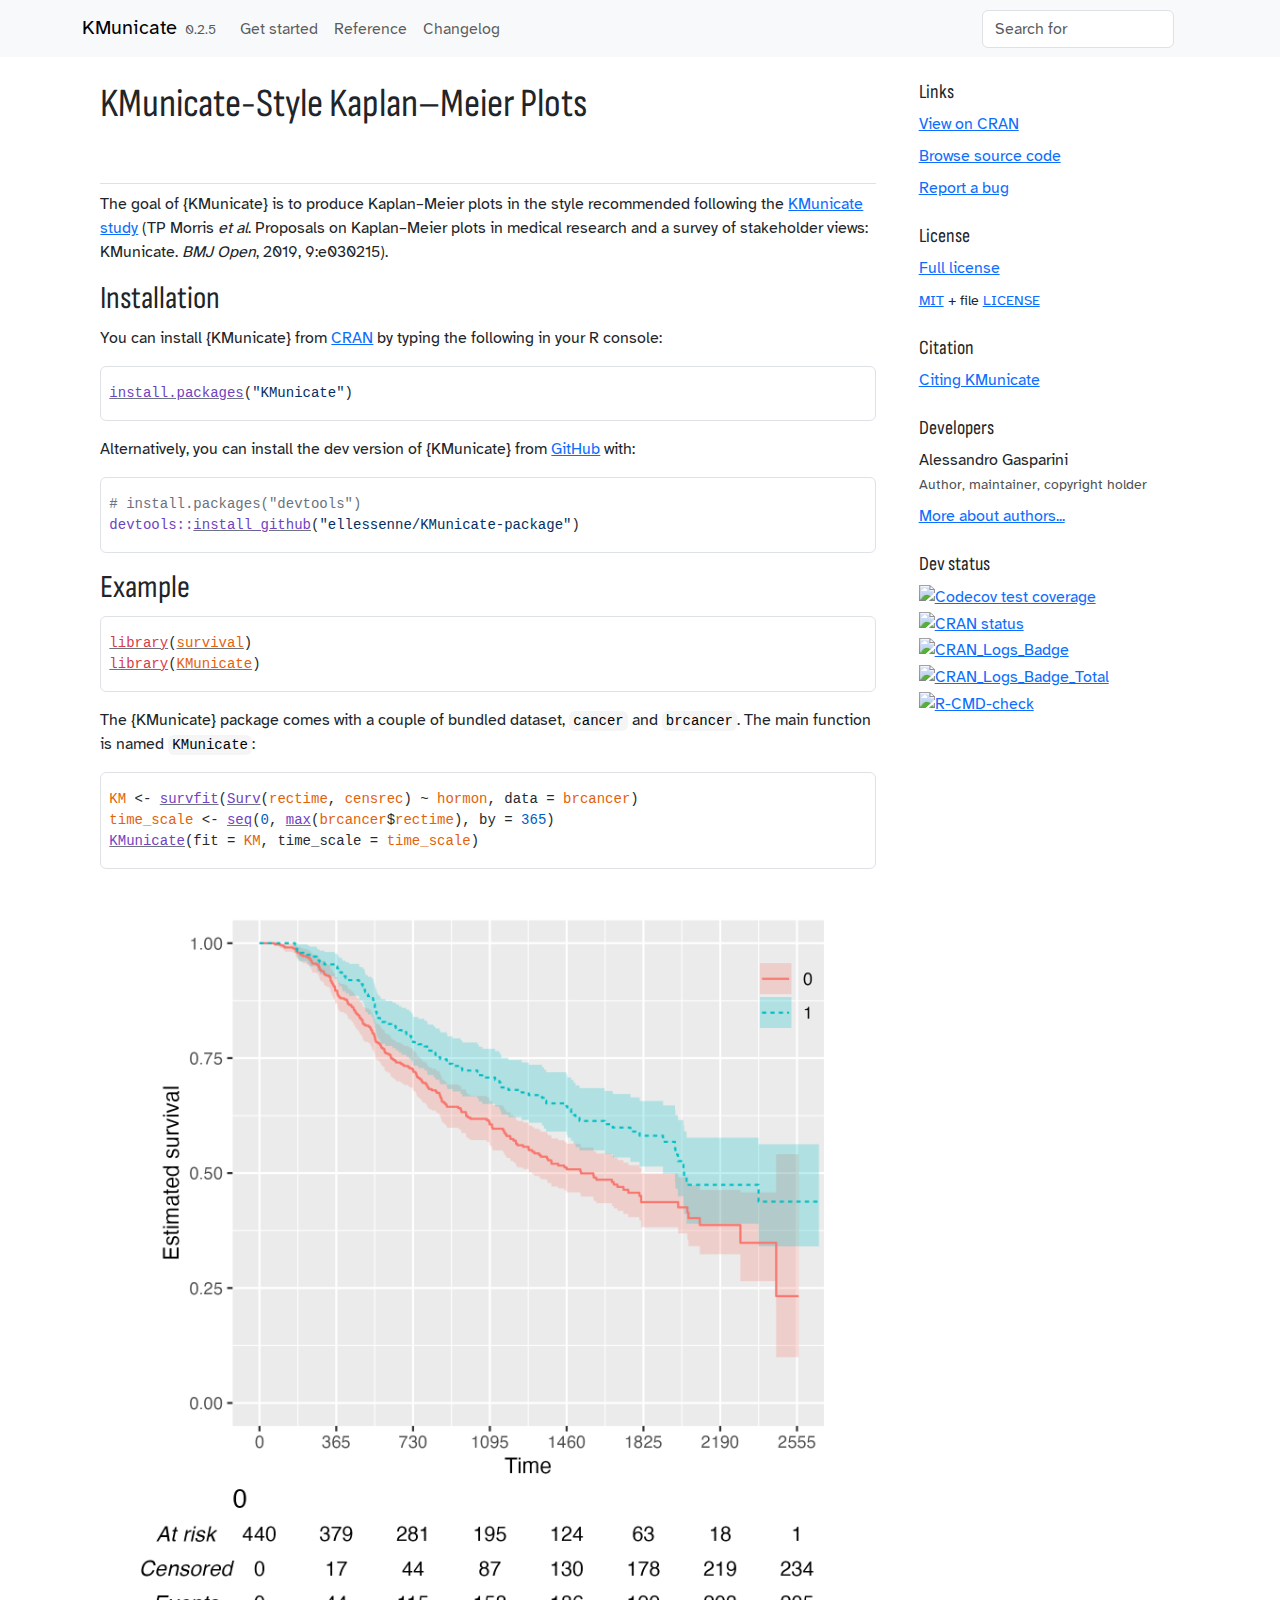
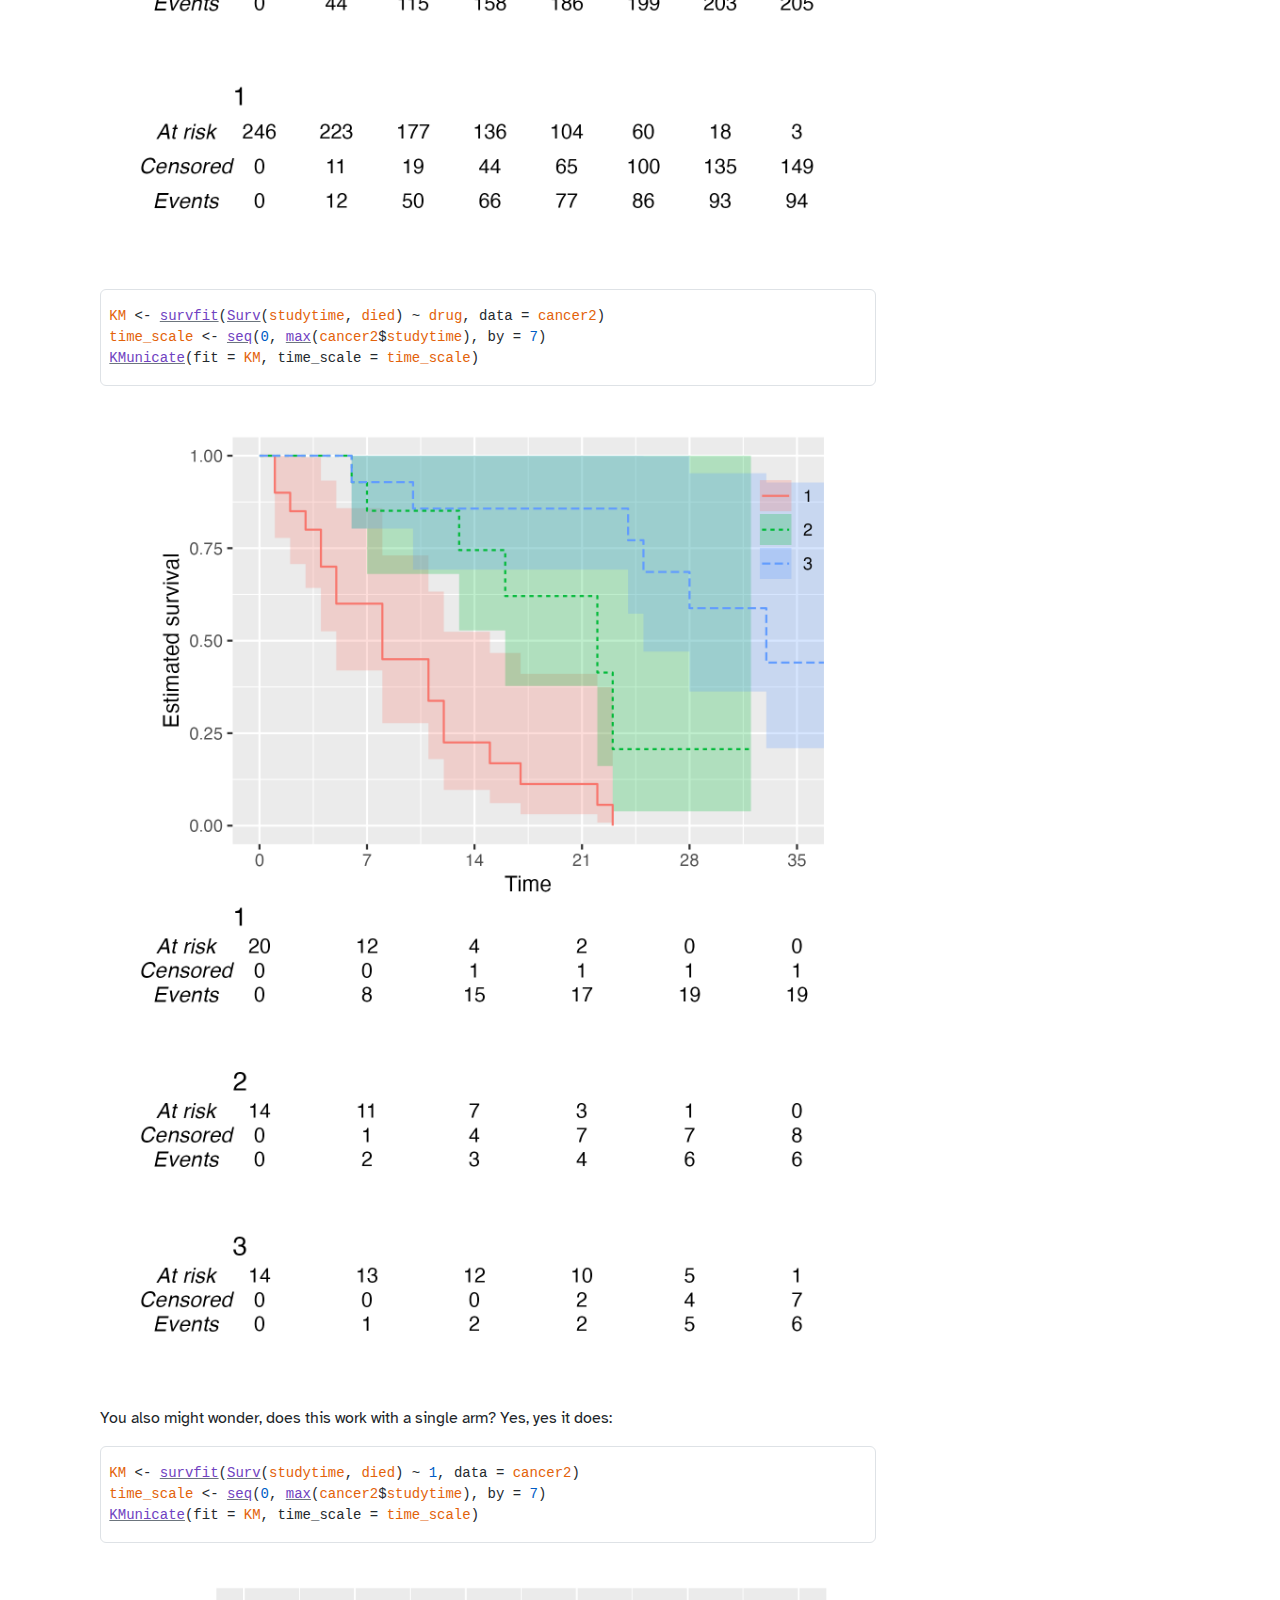
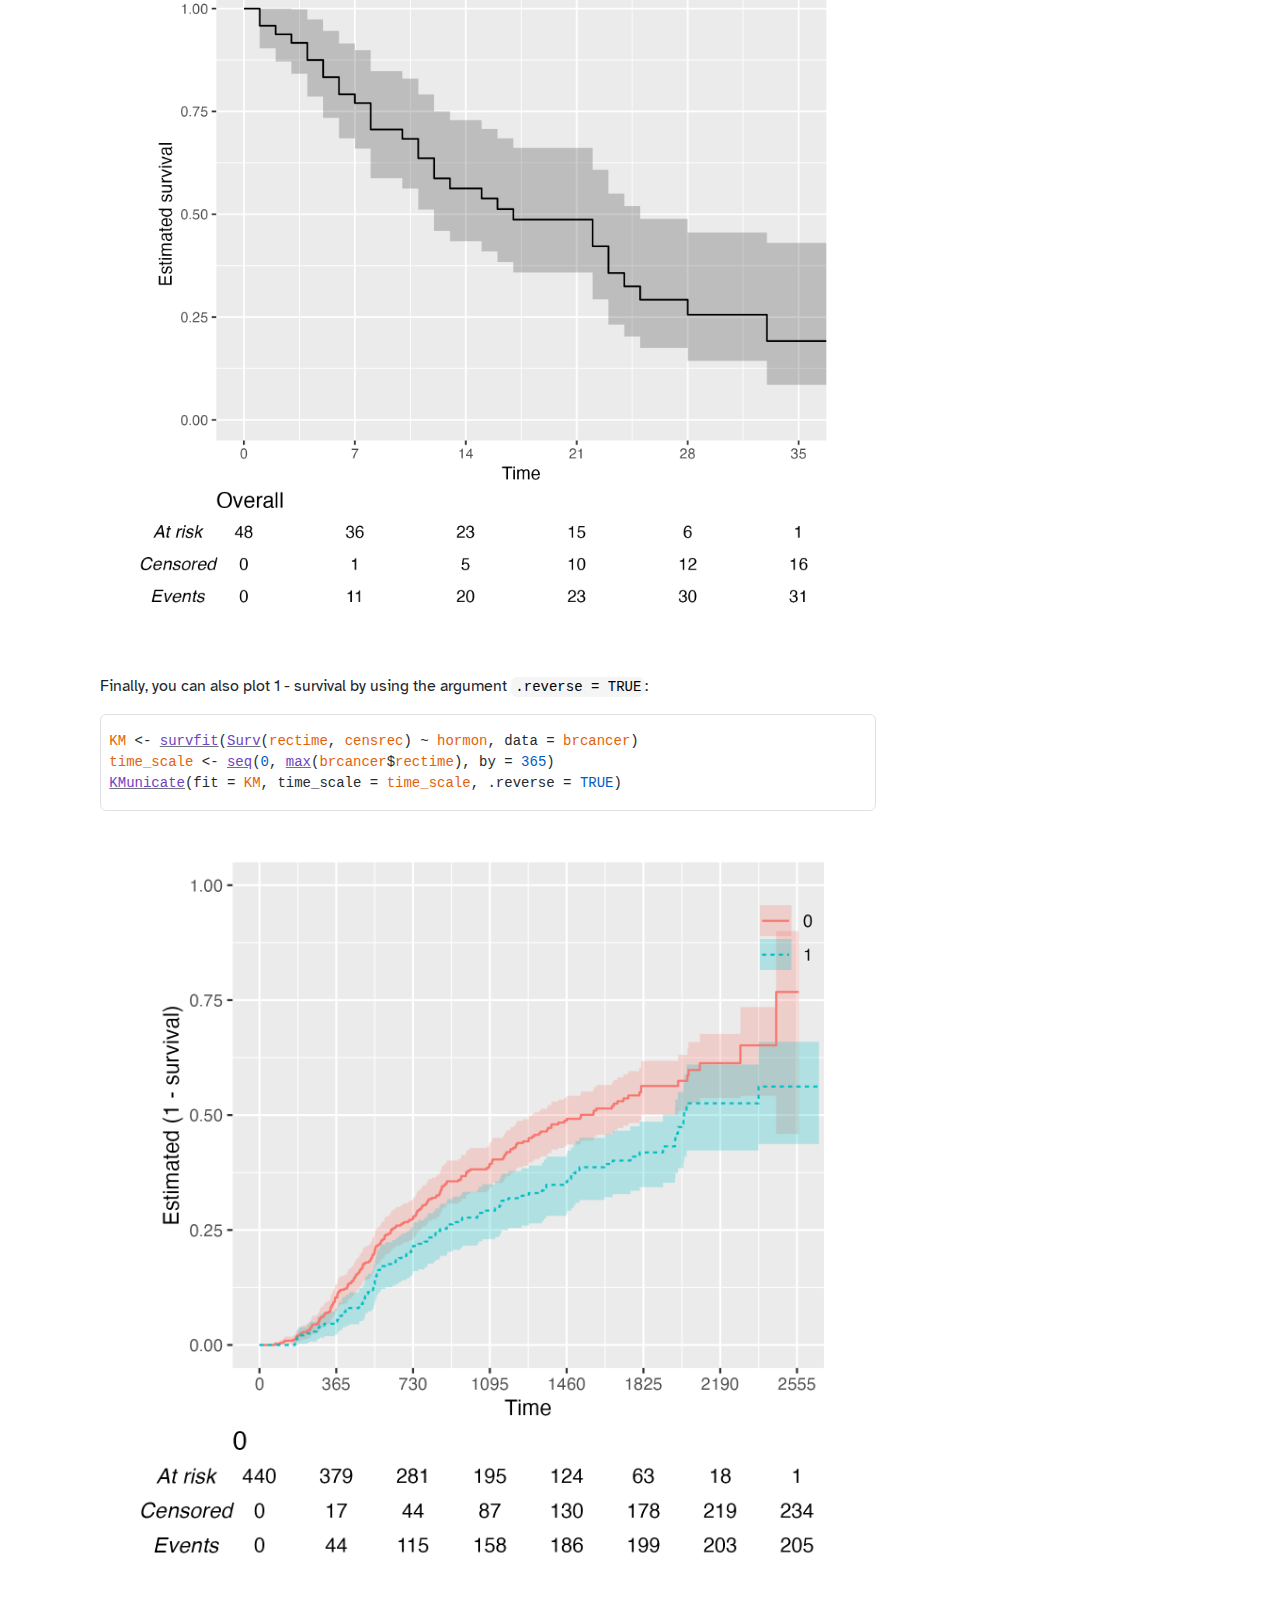
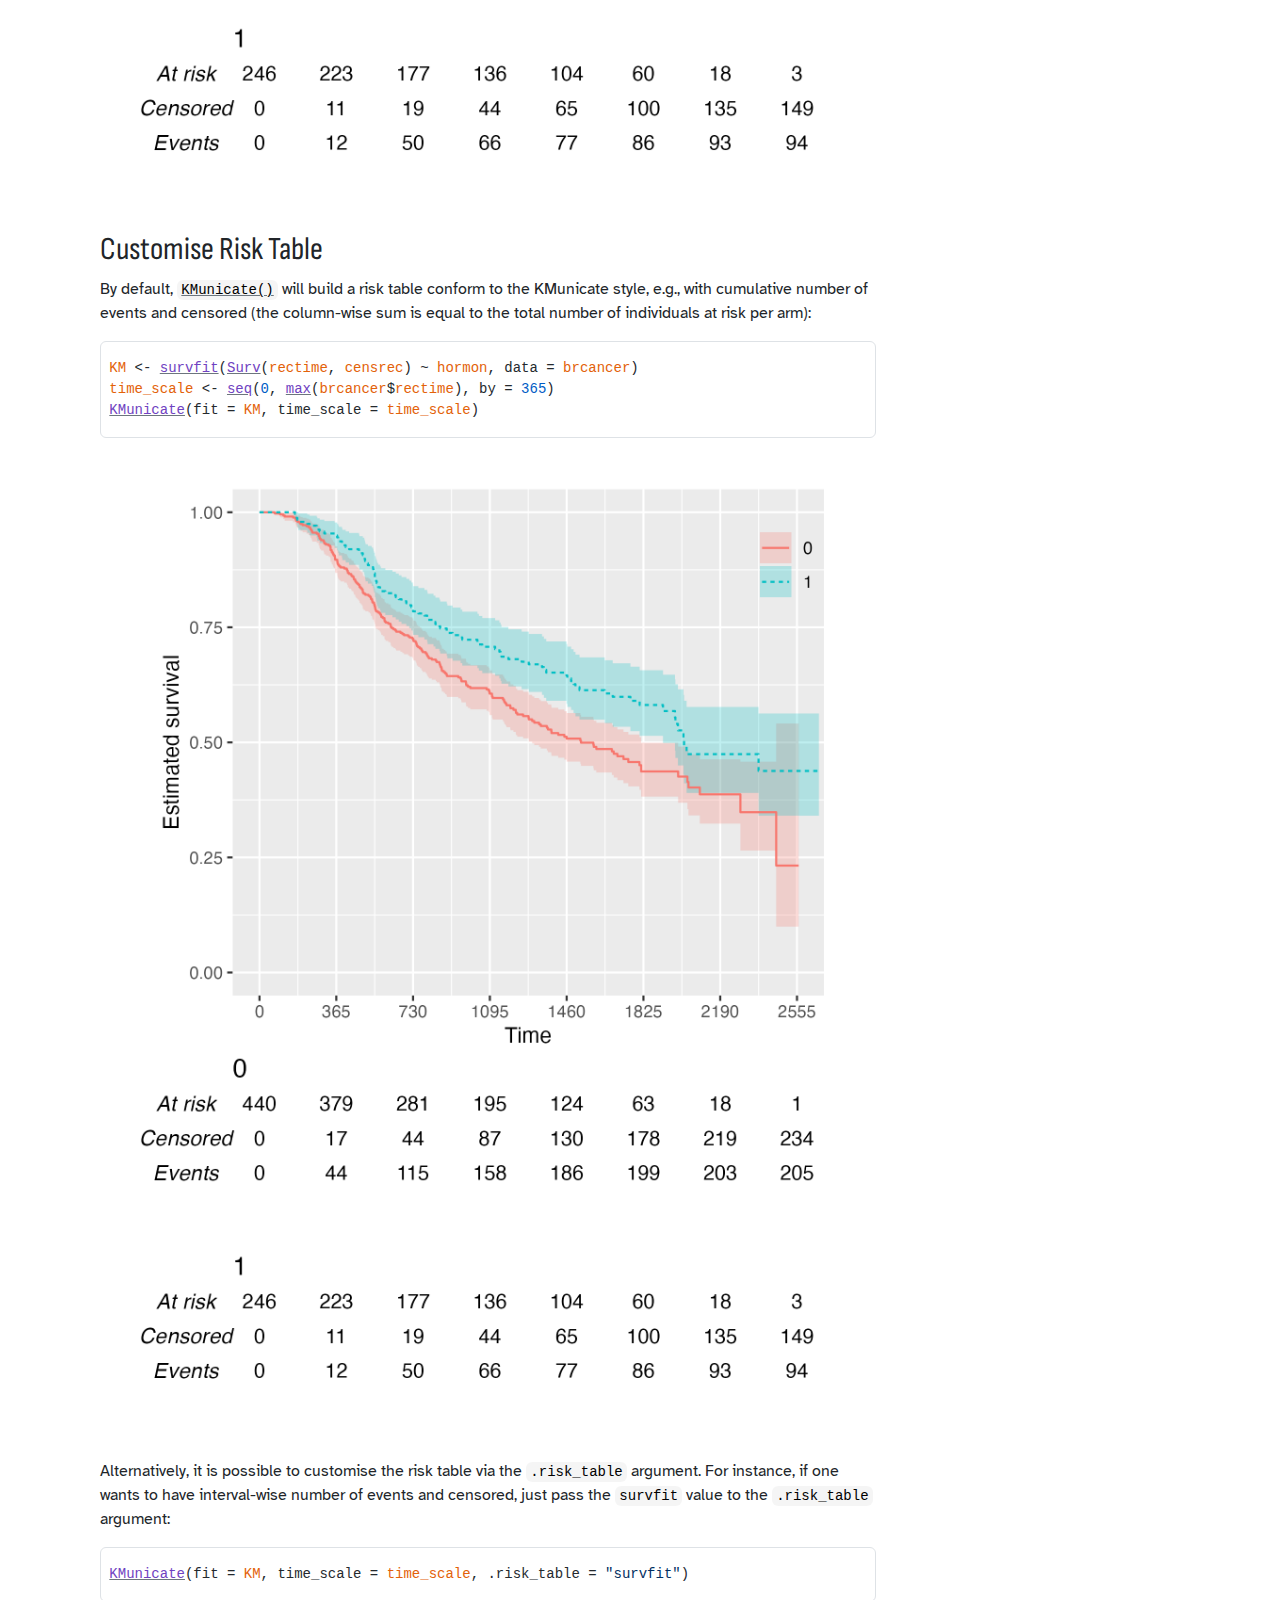
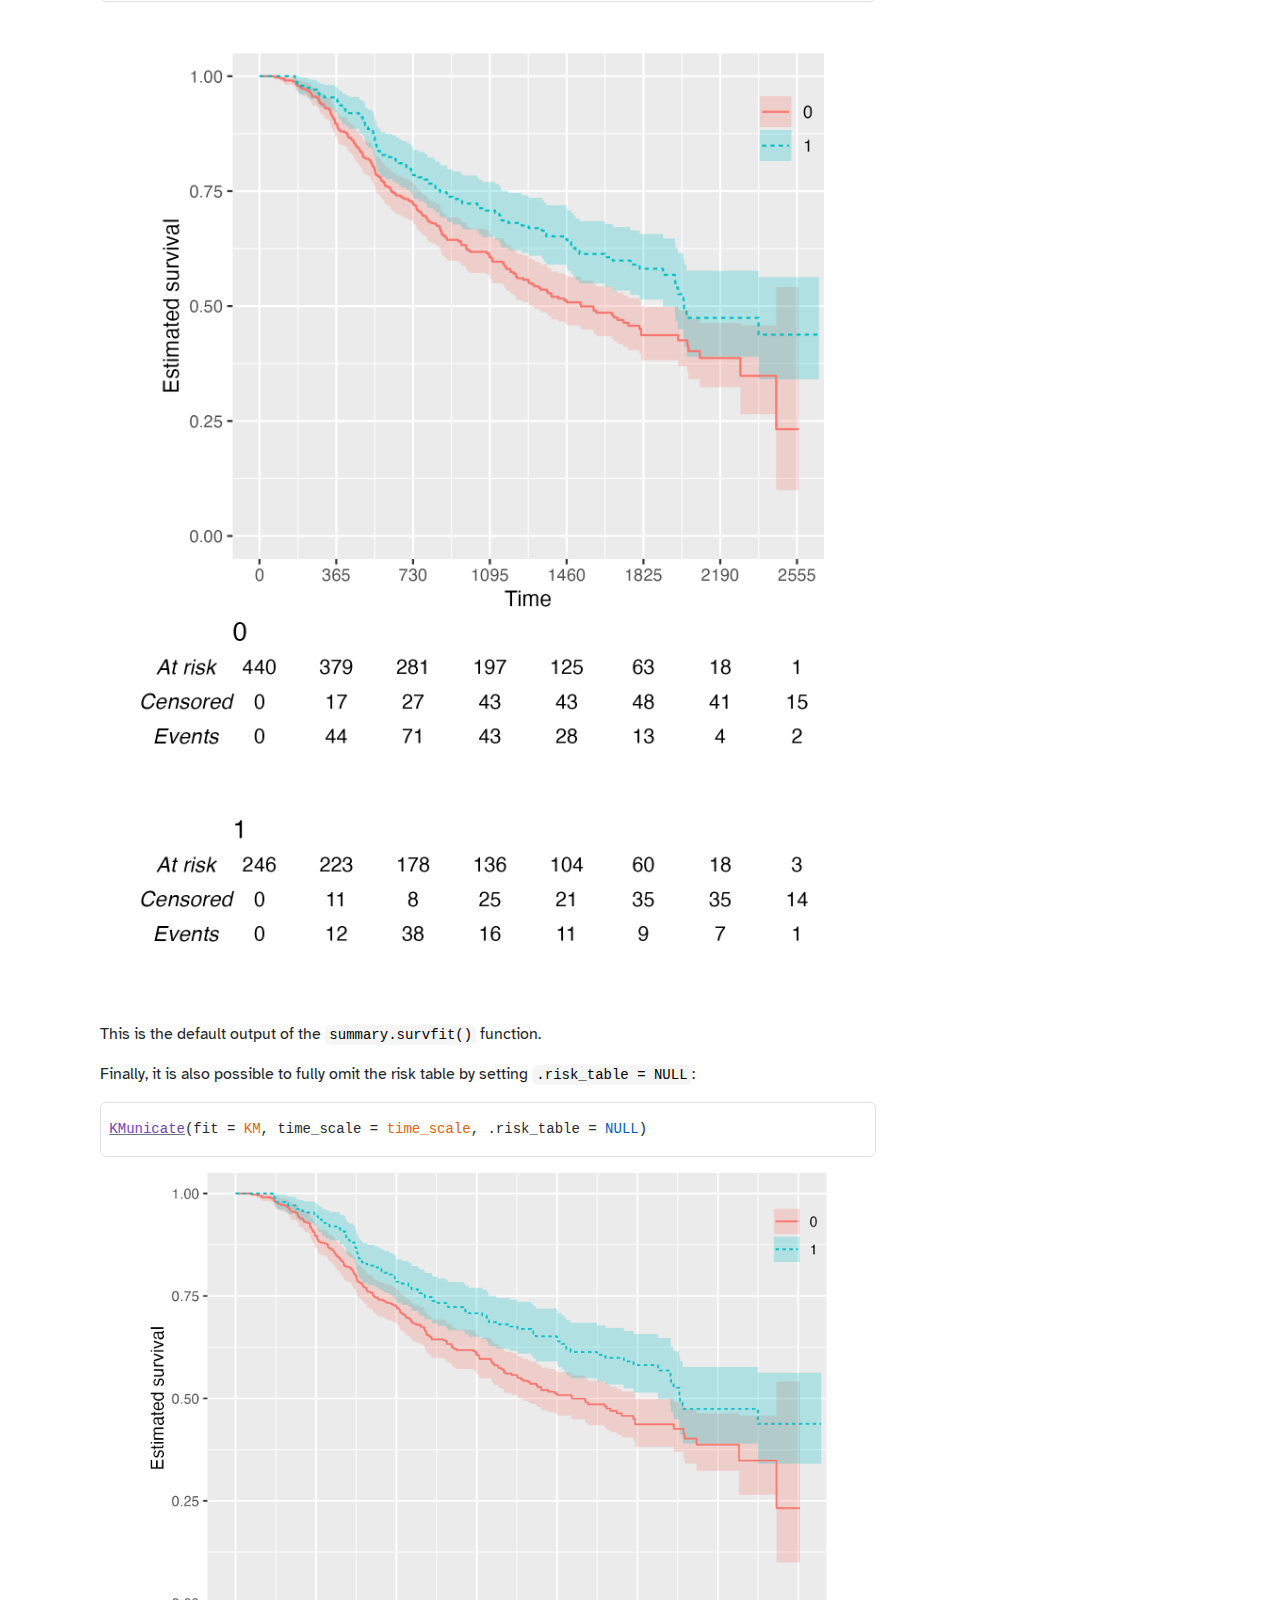
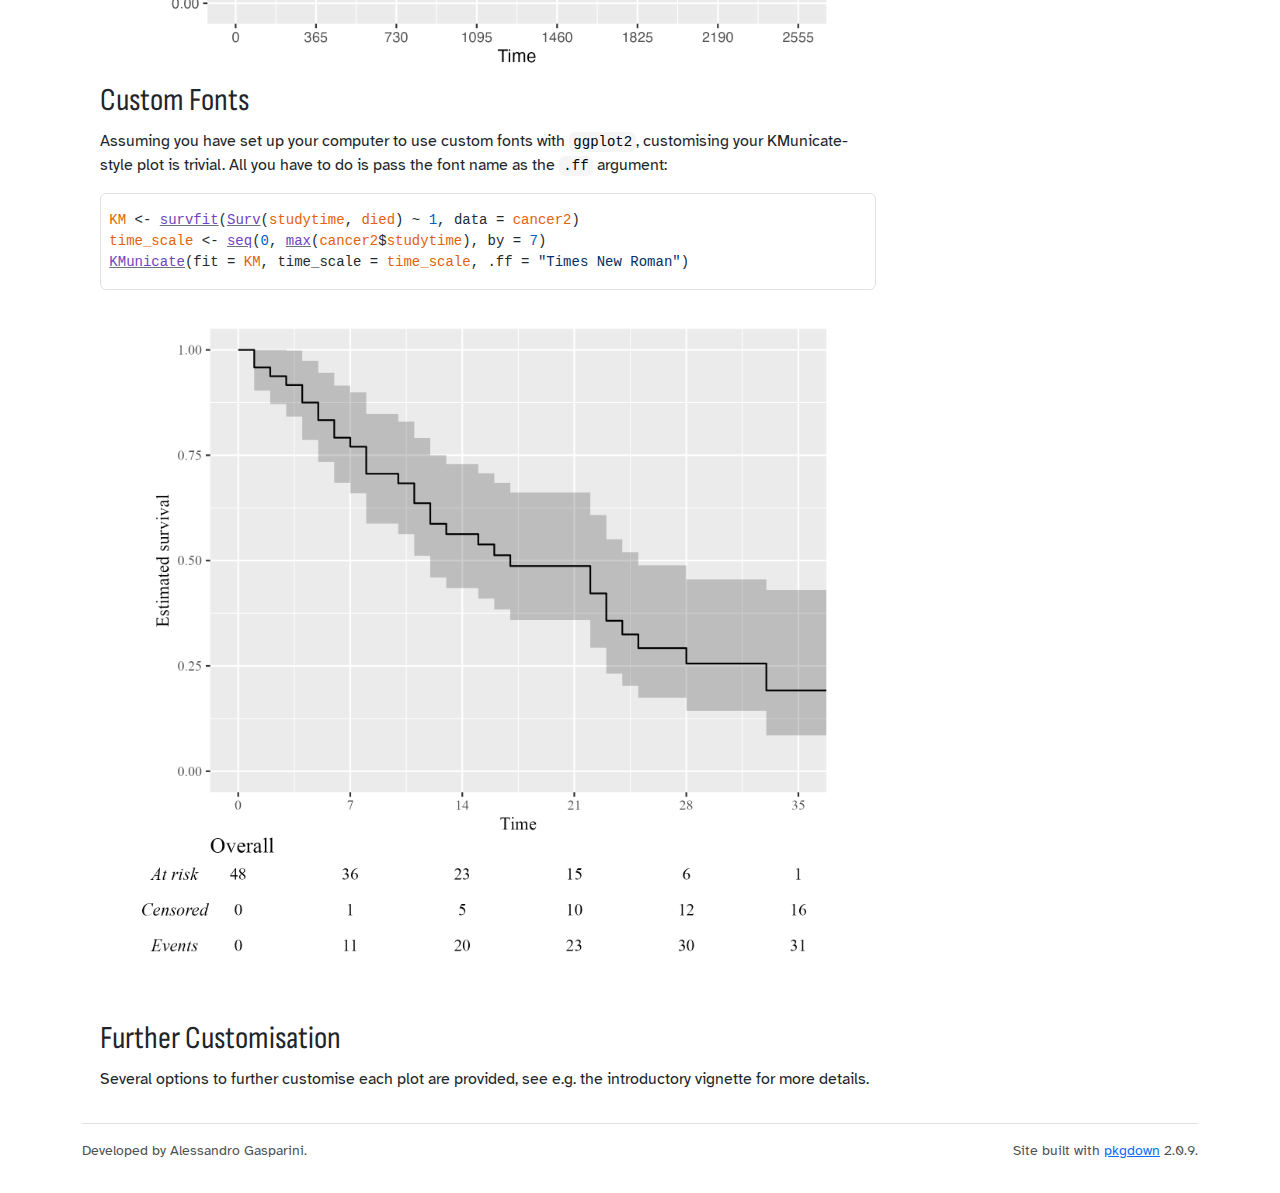
==== commit b175c3b1: "Rebuilt docs" ====
--- a/docs/index.html
+++ b/docs/index.html
@@ -5,30 +5,16 @@
 <meta charset="utf-8">
 <meta http-equiv="X-UA-Compatible" content="IE=edge">
 <meta name="viewport" content="width=device-width, initial-scale=1, shrink-to-fit=no">
-<meta name="description" content="Produce Kaplan–Meier plots in the style recommended
-    following the KMunicate study by Morris et al. (2019)
-    &lt;doi:10.1136/bmjopen-2019-030215&gt;. The KMunicate style consists of
-    Kaplan-Meier curves with confidence intervals to quantify uncertainty
-    and an extended risk table (per treatment arm) depicting the number of
-    study subjects at risk, events, and censored observations over time.
-    The resulting plots are built using ggplot2 and can be further
-    customised to a certain extent, including themes, fonts, and colour
-    scales.">
+<meta name="description" content="Produce Kaplan–Meier plots in the style recommended following the KMunicate study by Morris et al. (2019) &lt;doi:10.1136/bmjopen-2019-030215&gt;. The KMunicate style consists of Kaplan-Meier curves with confidence intervals to quantify uncertainty and an extended risk table (per treatment arm) depicting the number of study subjects at risk, events, and censored observations over time. The resulting plots are built using ggplot2 and can be further customised to a certain extent, including themes, fonts, and colour scales.">
 <title>KMunicate-Style Kaplan–Meier Plots • KMunicate</title>
 <script src="deps/jquery-3.6.0/jquery-3.6.0.min.js"></script><meta name="viewport" content="width=device-width, initial-scale=1, shrink-to-fit=no">
-<link href="deps/bootstrap-5.2.2/bootstrap.min.css" rel="stylesheet">
-<script src="deps/bootstrap-5.2.2/bootstrap.bundle.min.js"></script><!-- Font Awesome icons --><link rel="stylesheet" href="https://cdnjs.cloudflare.com/ajax/libs/font-awesome/5.12.1/css/all.min.css" integrity="sha256-mmgLkCYLUQbXn0B1SRqzHar6dCnv9oZFPEC1g1cwlkk=" crossorigin="anonymous">
+<link href="deps/bootstrap-5.3.1/bootstrap.min.css" rel="stylesheet">
+<script src="deps/bootstrap-5.3.1/bootstrap.bundle.min.js"></script><link href="deps/Atkinson_Hyperlegible-0.4.9/font.css" rel="stylesheet">
+<link href="deps/Sofia_Sans_Condensed-0.4.9/font.css" rel="stylesheet">
+<!-- Font Awesome icons --><link rel="stylesheet" href="https://cdnjs.cloudflare.com/ajax/libs/font-awesome/5.12.1/css/all.min.css" integrity="sha256-mmgLkCYLUQbXn0B1SRqzHar6dCnv9oZFPEC1g1cwlkk=" crossorigin="anonymous">
 <link rel="stylesheet" href="https://cdnjs.cloudflare.com/ajax/libs/font-awesome/5.12.1/css/v4-shims.min.css" integrity="sha256-wZjR52fzng1pJHwx4aV2AO3yyTOXrcDW7jBpJtTwVxw=" crossorigin="anonymous">
-<!-- bootstrap-toc --><script src="https://cdn.jsdelivr.net/gh/afeld/bootstrap-toc@v1.0.1/dist/bootstrap-toc.min.js" integrity="sha256-4veVQbu7//Lk5TSmc7YV48MxtMy98e26cf5MrgZYnwo=" crossorigin="anonymous"></script><!-- headroom.js --><script src="https://cdnjs.cloudflare.com/ajax/libs/headroom/0.11.0/headroom.min.js" integrity="sha256-AsUX4SJE1+yuDu5+mAVzJbuYNPHj/WroHuZ8Ir/CkE0=" crossorigin="anonymous"></script><script src="https://cdnjs.cloudflare.com/ajax/libs/headroom/0.11.0/jQuery.headroom.min.js" integrity="sha256-ZX/yNShbjqsohH1k95liqY9Gd8uOiE1S4vZc+9KQ1K4=" crossorigin="anonymous"></script><!-- clipboard.js --><script src="https://cdnjs.cloudflare.com/ajax/libs/clipboard.js/2.0.6/clipboard.min.js" integrity="sha256-inc5kl9MA1hkeYUt+EC3BhlIgyp/2jDIyBLS6k3UxPI=" crossorigin="anonymous"></script><!-- search --><script src="https://cdnjs.cloudflare.com/ajax/libs/fuse.js/6.4.6/fuse.js" integrity="sha512-zv6Ywkjyktsohkbp9bb45V6tEMoWhzFzXis+LrMehmJZZSys19Yxf1dopHx7WzIKxr5tK2dVcYmaCk2uqdjF4A==" crossorigin="anonymous"></script><script src="https://cdnjs.cloudflare.com/ajax/libs/autocomplete.js/0.38.0/autocomplete.jquery.min.js" integrity="sha512-GU9ayf+66Xx2TmpxqJpliWbT5PiGYxpaG8rfnBEk1LL8l1KGkRShhngwdXK1UgqhAzWpZHSiYPc09/NwDQIGyg==" crossorigin="anonymous"></script><script src="https://cdnjs.cloudflare.com/ajax/libs/mark.js/8.11.1/mark.min.js" integrity="sha512-5CYOlHXGh6QpOFA/TeTylKLWfB3ftPsde7AnmhuitiTX4K5SqCLBeKro6sPS8ilsz1Q4NRx3v8Ko2IBiszzdww==" crossorigin="anonymous"></script><!-- pkgdown --><script src="pkgdown.js"></script><meta property="og:title" content="KMunicate-Style Kaplan–Meier Plots">
-<meta property="og:description" content="Produce Kaplan–Meier plots in the style recommended
-    following the KMunicate study by Morris et al. (2019)
-    &lt;doi:10.1136/bmjopen-2019-030215&gt;. The KMunicate style consists of
-    Kaplan-Meier curves with confidence intervals to quantify uncertainty
-    and an extended risk table (per treatment arm) depicting the number of
-    study subjects at risk, events, and censored observations over time.
-    The resulting plots are built using ggplot2 and can be further
-    customised to a certain extent, including themes, fonts, and colour
-    scales.">
+<!-- bootstrap-toc --><script src="https://cdn.jsdelivr.net/gh/afeld/bootstrap-toc@v1.0.1/dist/bootstrap-toc.min.js" integrity="sha256-4veVQbu7//Lk5TSmc7YV48MxtMy98e26cf5MrgZYnwo=" crossorigin="anonymous"></script><!-- headroom.js --><script src="https://cdnjs.cloudflare.com/ajax/libs/headroom/0.11.0/headroom.min.js" integrity="sha256-AsUX4SJE1+yuDu5+mAVzJbuYNPHj/WroHuZ8Ir/CkE0=" crossorigin="anonymous"></script><script src="https://cdnjs.cloudflare.com/ajax/libs/headroom/0.11.0/jQuery.headroom.min.js" integrity="sha256-ZX/yNShbjqsohH1k95liqY9Gd8uOiE1S4vZc+9KQ1K4=" crossorigin="anonymous"></script><!-- clipboard.js --><script src="https://cdnjs.cloudflare.com/ajax/libs/clipboard.js/2.0.11/clipboard.min.js" integrity="sha512-7O5pXpc0oCRrxk8RUfDYFgn0nO1t+jLuIOQdOMRp4APB7uZ4vSjspzp5y6YDtDs4VzUSTbWzBFZ/LKJhnyFOKw==" crossorigin="anonymous" referrerpolicy="no-referrer"></script><!-- search --><script src="https://cdnjs.cloudflare.com/ajax/libs/fuse.js/6.4.6/fuse.js" integrity="sha512-zv6Ywkjyktsohkbp9bb45V6tEMoWhzFzXis+LrMehmJZZSys19Yxf1dopHx7WzIKxr5tK2dVcYmaCk2uqdjF4A==" crossorigin="anonymous"></script><script src="https://cdnjs.cloudflare.com/ajax/libs/autocomplete.js/0.38.0/autocomplete.jquery.min.js" integrity="sha512-GU9ayf+66Xx2TmpxqJpliWbT5PiGYxpaG8rfnBEk1LL8l1KGkRShhngwdXK1UgqhAzWpZHSiYPc09/NwDQIGyg==" crossorigin="anonymous"></script><script src="https://cdnjs.cloudflare.com/ajax/libs/mark.js/8.11.1/mark.min.js" integrity="sha512-5CYOlHXGh6QpOFA/TeTylKLWfB3ftPsde7AnmhuitiTX4K5SqCLBeKro6sPS8ilsz1Q4NRx3v8Ko2IBiszzdww==" crossorigin="anonymous"></script><!-- pkgdown --><script src="pkgdown.js"></script><meta property="og:title" content="KMunicate-Style Kaplan–Meier Plots">
+<meta property="og:description" content="Produce Kaplan–Meier plots in the style recommended following the KMunicate study by Morris et al. (2019) &lt;doi:10.1136/bmjopen-2019-030215&gt;. The KMunicate style consists of Kaplan-Meier curves with confidence intervals to quantify uncertainty and an extended risk table (per treatment arm) depicting the number of study subjects at risk, events, and censored observations over time. The resulting plots are built using ggplot2 and can be further customised to a certain extent, including themes, fonts, and colour scales.">
 <!-- mathjax --><script src="https://cdnjs.cloudflare.com/ajax/libs/mathjax/2.7.5/MathJax.js" integrity="sha256-nvJJv9wWKEm88qvoQl9ekL2J+k/RWIsaSScxxlsrv8k=" crossorigin="anonymous"></script><script src="https://cdnjs.cloudflare.com/ajax/libs/mathjax/2.7.5/config/TeX-AMS-MML_HTMLorMML.js" integrity="sha256-84DKXVJXs0/F8OTMzX4UR909+jtl4G7SPypPavF+GfA=" crossorigin="anonymous"></script><!--[if lt IE 9]>
 <script src="https://oss.maxcdn.com/html5shiv/3.7.3/html5shiv.min.js"></script>
 <script src="https://oss.maxcdn.com/respond/1.4.2/respond.min.js"></script>
@@ -38,11 +24,11 @@
     <a href="#main" class="visually-hidden-focusable">Skip to contents</a>
     
 
-    <nav class="navbar fixed-top navbar-dark navbar-expand-lg bg-primary"><div class="container">
+    <nav class="navbar fixed-top navbar-light navbar-expand-lg bg-light" data-bs-theme="light"><div class="container">
     
     <a class="navbar-brand me-2" href="index.html">KMunicate</a>
 
-    <small class="nav-text text-muted me-auto" data-bs-toggle="tooltip" data-bs-placement="bottom" title="">0.2.4.9000</small>
+    <small class="nav-text text-muted me-auto" data-bs-toggle="tooltip" data-bs-placement="bottom" title="">0.2.5</small>
 
     
     <button class="navbar-toggler" type="button" data-bs-toggle="collapse" data-bs-target="#navbar" aria-controls="navbar" aria-expanded="false" aria-label="Toggle navigation">
@@ -80,7 +66,7 @@
 </nav><div class="container template-home">
 <div class="row">
   <main id="main" class="col-md-9"><div class="section level1">
-<div class="page-header"><h1 id="kmunicate">KMunicate<a class="anchor" aria-label="anchor" href="#kmunicate"></a>
+<div class="page-header"><h1 id="kmunicate-style-kaplanmeier-plots">KMunicate-Style Kaplan–Meier Plots<a class="anchor" aria-label="anchor" href="#kmunicate-style-kaplanmeier-plots"></a>
 </h1></div>
 <!-- badges: start -->
 
@@ -210,13 +196,11 @@
 
 
     <footer><div class="pkgdown-footer-left">
-  <p></p>
-<p>Developed by Alessandro Gasparini.</p>
+  <p>Developed by Alessandro Gasparini.</p>
 </div>
 
 <div class="pkgdown-footer-right">
-  <p></p>
-<p>Site built with <a href="https://pkgdown.r-lib.org/" class="external-link">pkgdown</a> 2.0.7.</p>
+  <p>Site built with <a href="https://pkgdown.r-lib.org/" class="external-link">pkgdown</a> 2.0.9.</p>
 </div>
 
     </footer>
--- a/docs/deps/Atkinson_Hyperlegible-0.4.9/font.css
+++ b/docs/deps/Atkinson_Hyperlegible-0.4.9/font.css
@@ -0,0 +1,18 @@
+/* latin-ext */
+@font-face {
+  font-family: 'Atkinson Hyperlegible';
+  font-style: normal;
+  font-weight: 400;
+  font-display: swap;
+  src: url(9Bt23C1KxNDXMspQ1lPyU89-1h6ONRlW45G07JIoSwQ.woff2) format('woff2');
+  unicode-range: U+0100-02AF, U+0304, U+0308, U+0329, U+1E00-1E9F, U+1EF2-1EFF, U+2020, U+20A0-20AB, U+20AD-20C0, U+2113, U+2C60-2C7F, U+A720-A7FF;
+}
+/* latin */
+@font-face {
+  font-family: 'Atkinson Hyperlegible';
+  font-style: normal;
+  font-weight: 400;
+  font-display: swap;
+  src: url(9Bt23C1KxNDXMspQ1lPyU89-1h6ONRlW45G04pIo.woff2) format('woff2');
+  unicode-range: U+0000-00FF, U+0131, U+0152-0153, U+02BB-02BC, U+02C6, U+02DA, U+02DC, U+0304, U+0308, U+0329, U+2000-206F, U+2074, U+20AC, U+2122, U+2191, U+2193, U+2212, U+2215, U+FEFF, U+FFFD;
+}
--- a/docs/deps/Sofia_Sans_Condensed-0.4.9/font.css
+++ b/docs/deps/Sofia_Sans_Condensed-0.4.9/font.css
@@ -0,0 +1,45 @@
+/* cyrillic-ext */
+@font-face {
+  font-family: 'Sofia Sans Condensed';
+  font-style: normal;
+  font-weight: 400;
+  font-display: swap;
+  src: url(r05xGKVS5aVKd567NYXawnFKJaTtoAuLnK0EjiAN5s9CZwUqh-Gcnc4P7Oc.woff2) format('woff2');
+  unicode-range: U+0460-052F, U+1C80-1C88, U+20B4, U+2DE0-2DFF, U+A640-A69F, U+FE2E-FE2F;
+}
+/* cyrillic */
+@font-face {
+  font-family: 'Sofia Sans Condensed';
+  font-style: normal;
+  font-weight: 400;
+  font-display: swap;
+  src: url(r05xGKVS5aVKd567NYXawnFKJaTtoAuLnK0EjiAN5s9CZwUqh-GclM4P7Oc.woff2) format('woff2');
+  unicode-range: U+0301, U+0400-045F, U+0490-0491, U+04B0-04B1, U+2116;
+}
+/* greek */
+@font-face {
+  font-family: 'Sofia Sans Condensed';
+  font-style: normal;
+  font-weight: 400;
+  font-display: swap;
+  src: url(r05xGKVS5aVKd567NYXawnFKJaTtoAuLnK0EjiAN5s9CZwUqh-Gck84P7Oc.woff2) format('woff2');
+  unicode-range: U+0370-0377, U+037A-037F, U+0384-038A, U+038C, U+038E-03A1, U+03A3-03FF;
+}
+/* latin-ext */
+@font-face {
+  font-family: 'Sofia Sans Condensed';
+  font-style: normal;
+  font-weight: 400;
+  font-display: swap;
+  src: url(r05xGKVS5aVKd567NYXawnFKJaTtoAuLnK0EjiAN5s9CZwUqh-Gcns4P7Oc.woff2) format('woff2');
+  unicode-range: U+0100-02AF, U+0304, U+0308, U+0329, U+1E00-1E9F, U+1EF2-1EFF, U+2020, U+20A0-20AB, U+20AD-20C0, U+2113, U+2C60-2C7F, U+A720-A7FF;
+}
+/* latin */
+@font-face {
+  font-family: 'Sofia Sans Condensed';
+  font-style: normal;
+  font-weight: 400;
+  font-display: swap;
+  src: url(r05xGKVS5aVKd567NYXawnFKJaTtoAuLnK0EjiAN5s9CZwUqh-GckM4P.woff2) format('woff2');
+  unicode-range: U+0000-00FF, U+0131, U+0152-0153, U+02BB-02BC, U+02C6, U+02DA, U+02DC, U+0304, U+0308, U+0329, U+2000-206F, U+2074, U+20AC, U+2122, U+2191, U+2193, U+2212, U+2215, U+FEFF, U+FFFD;
+}
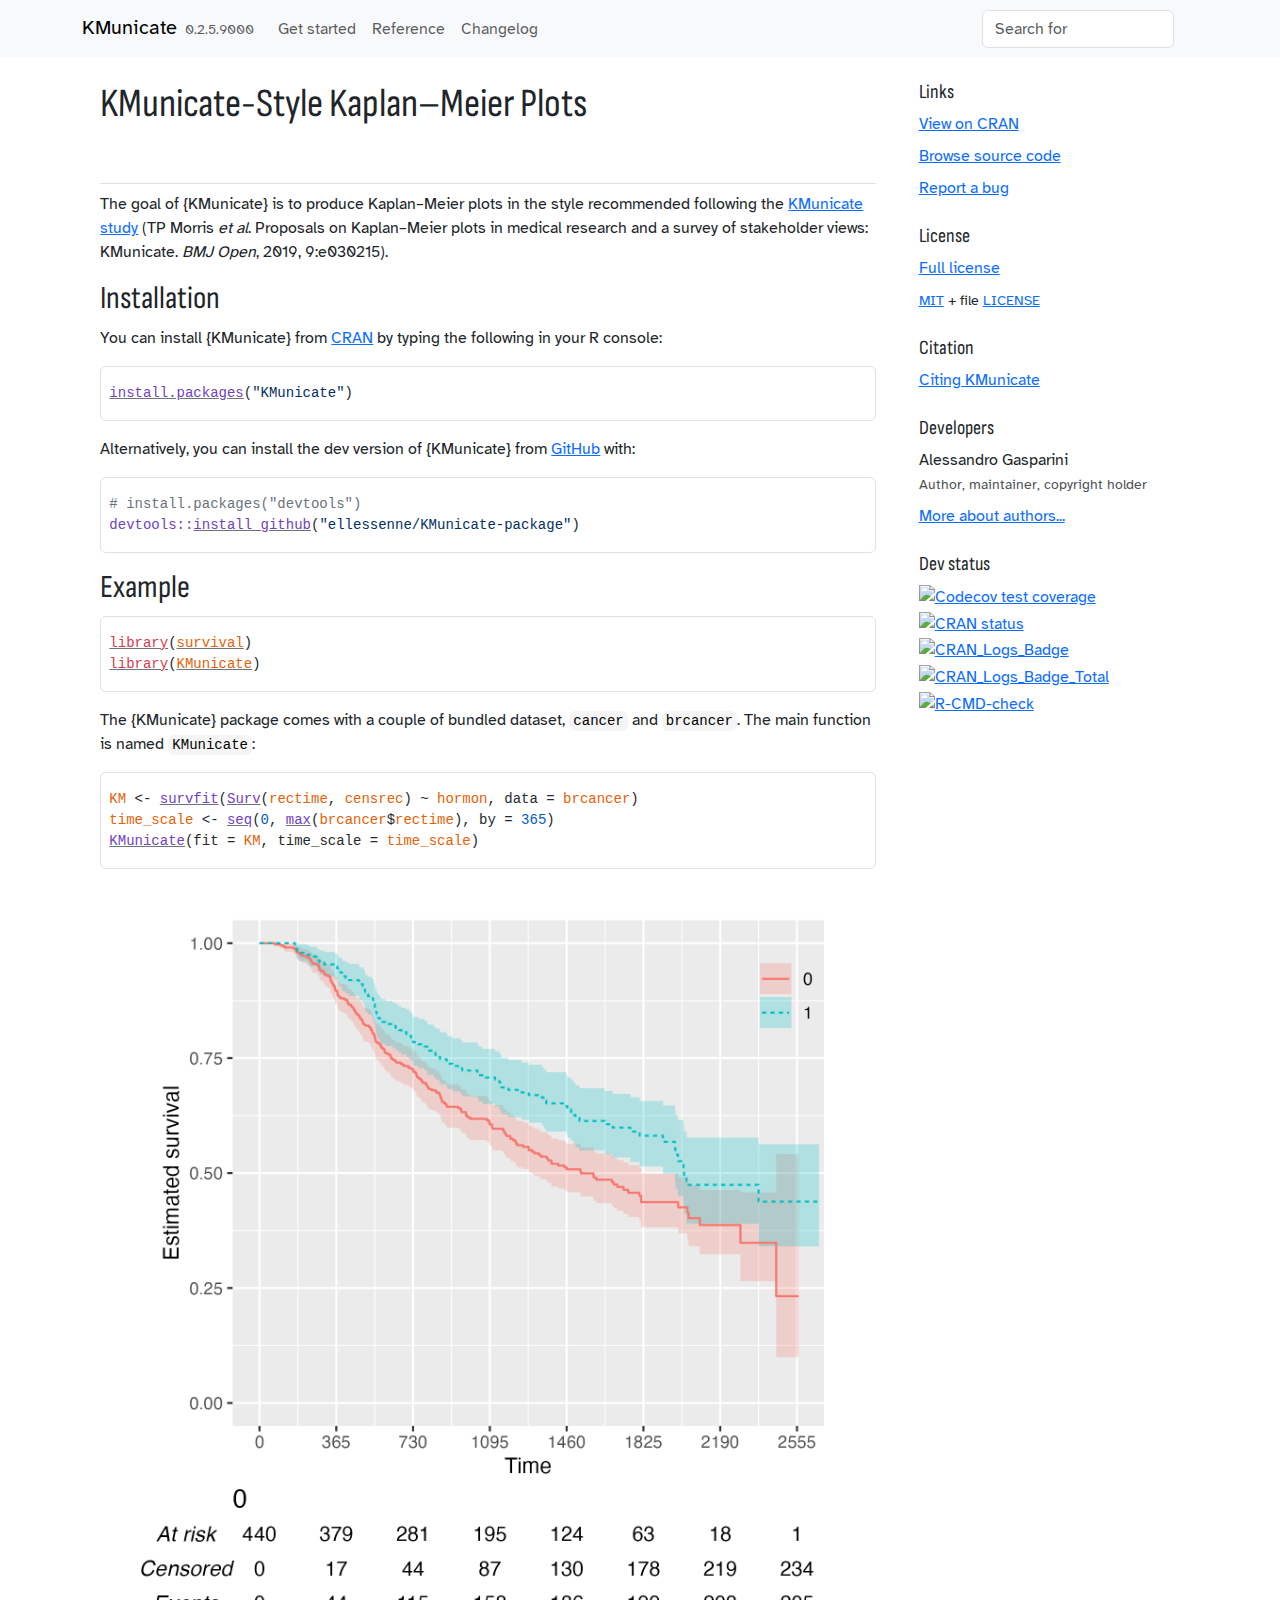
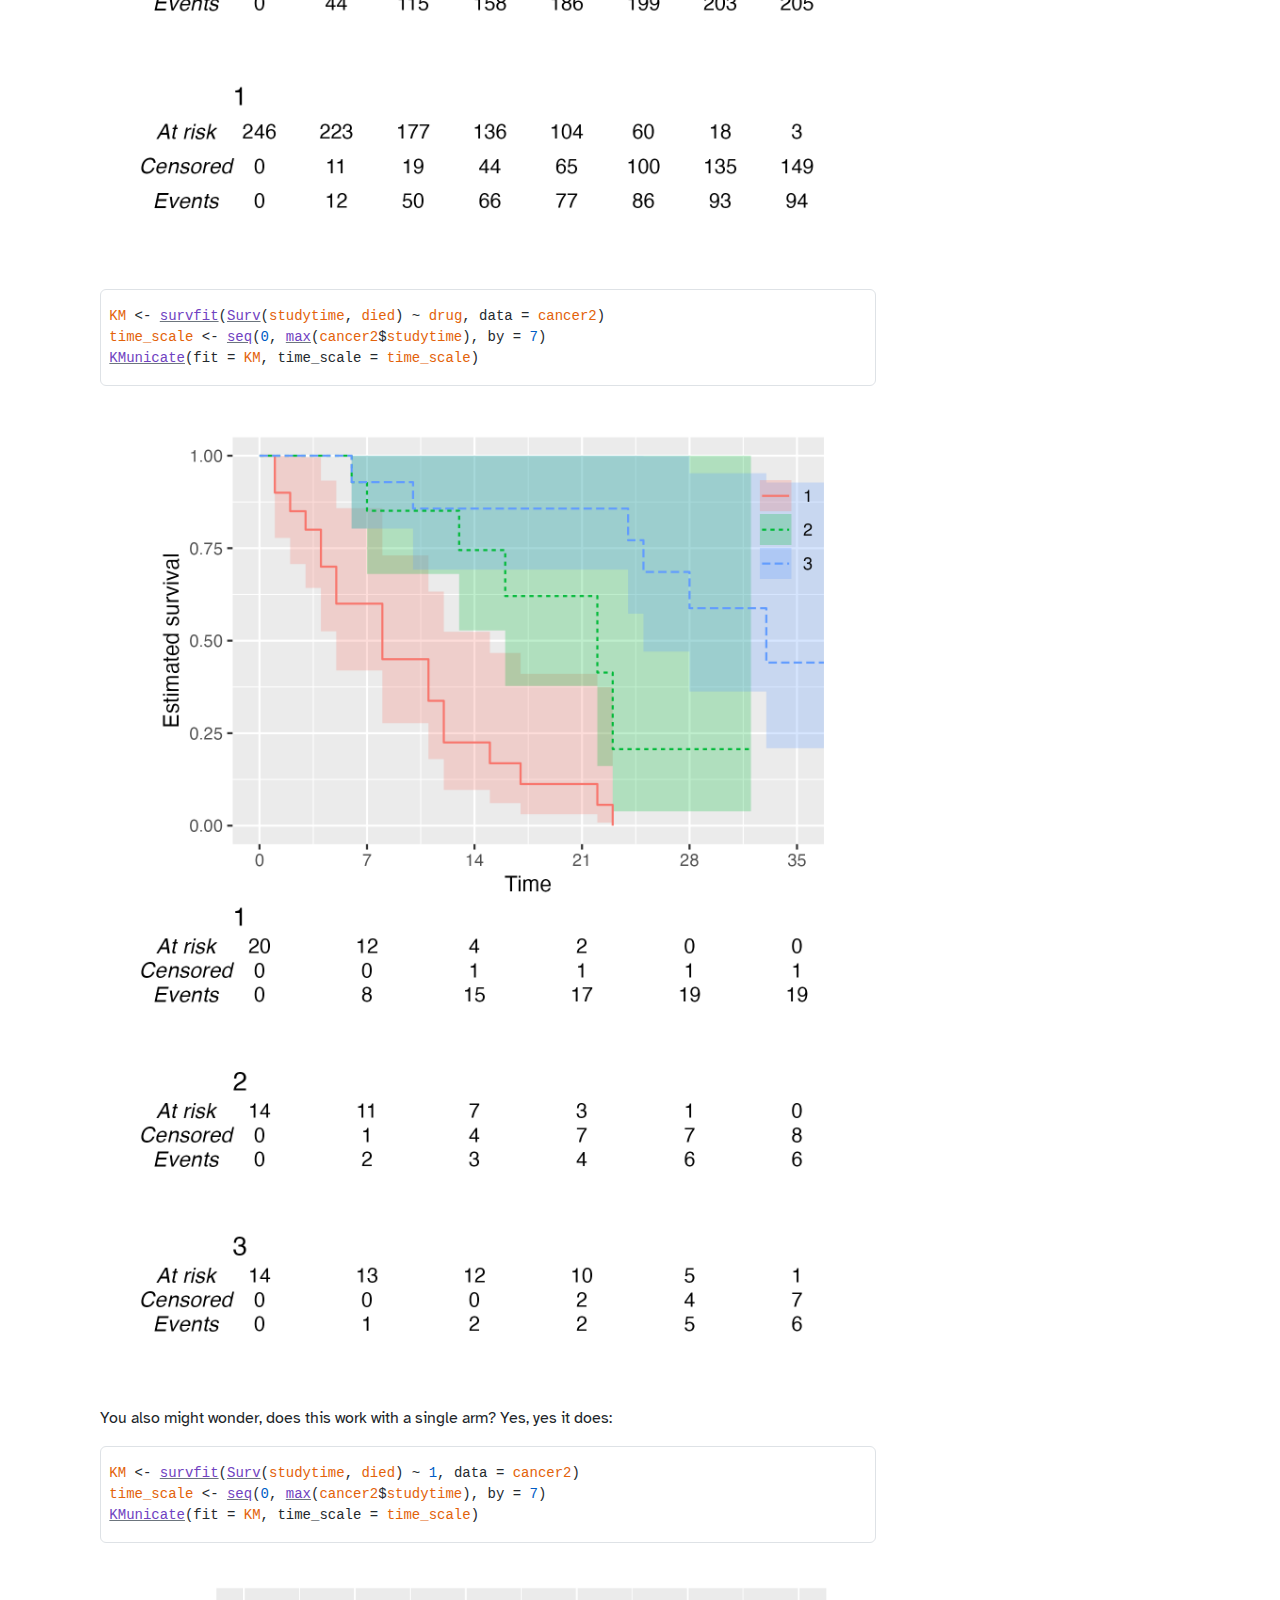
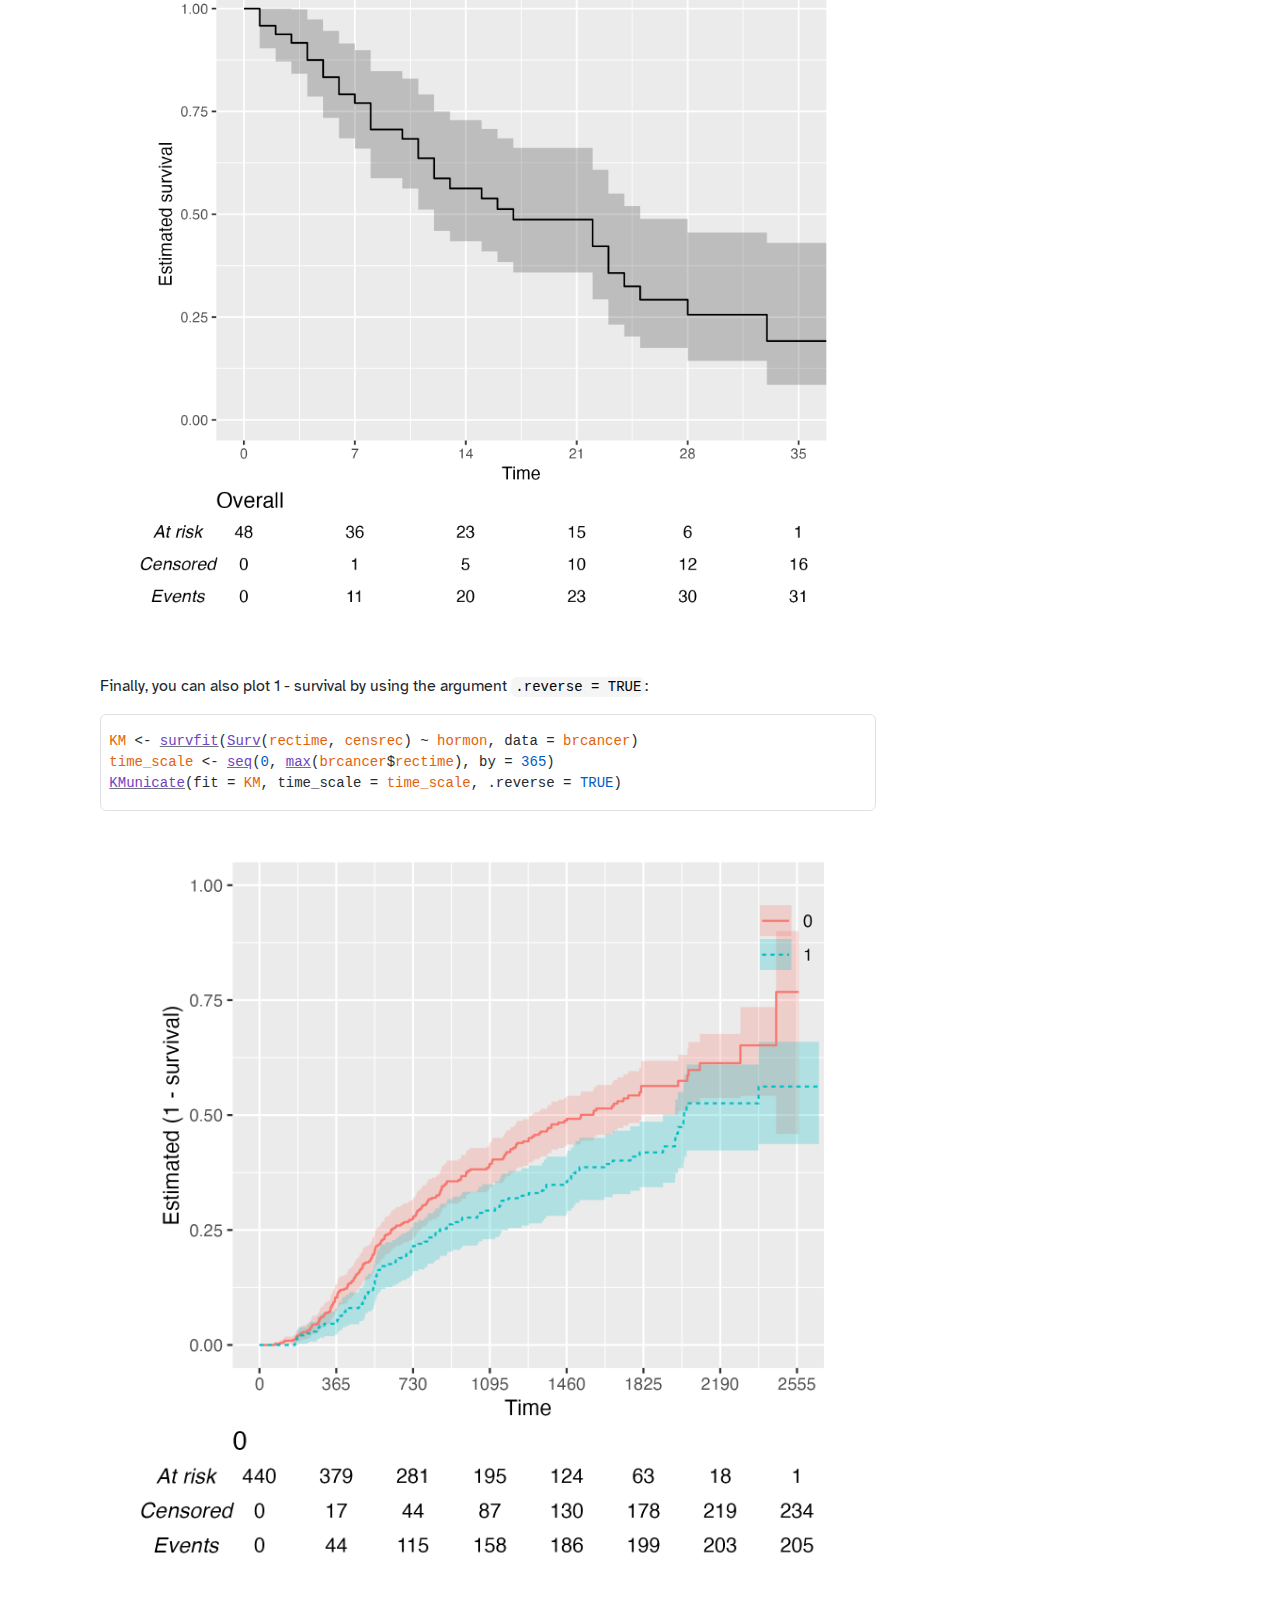
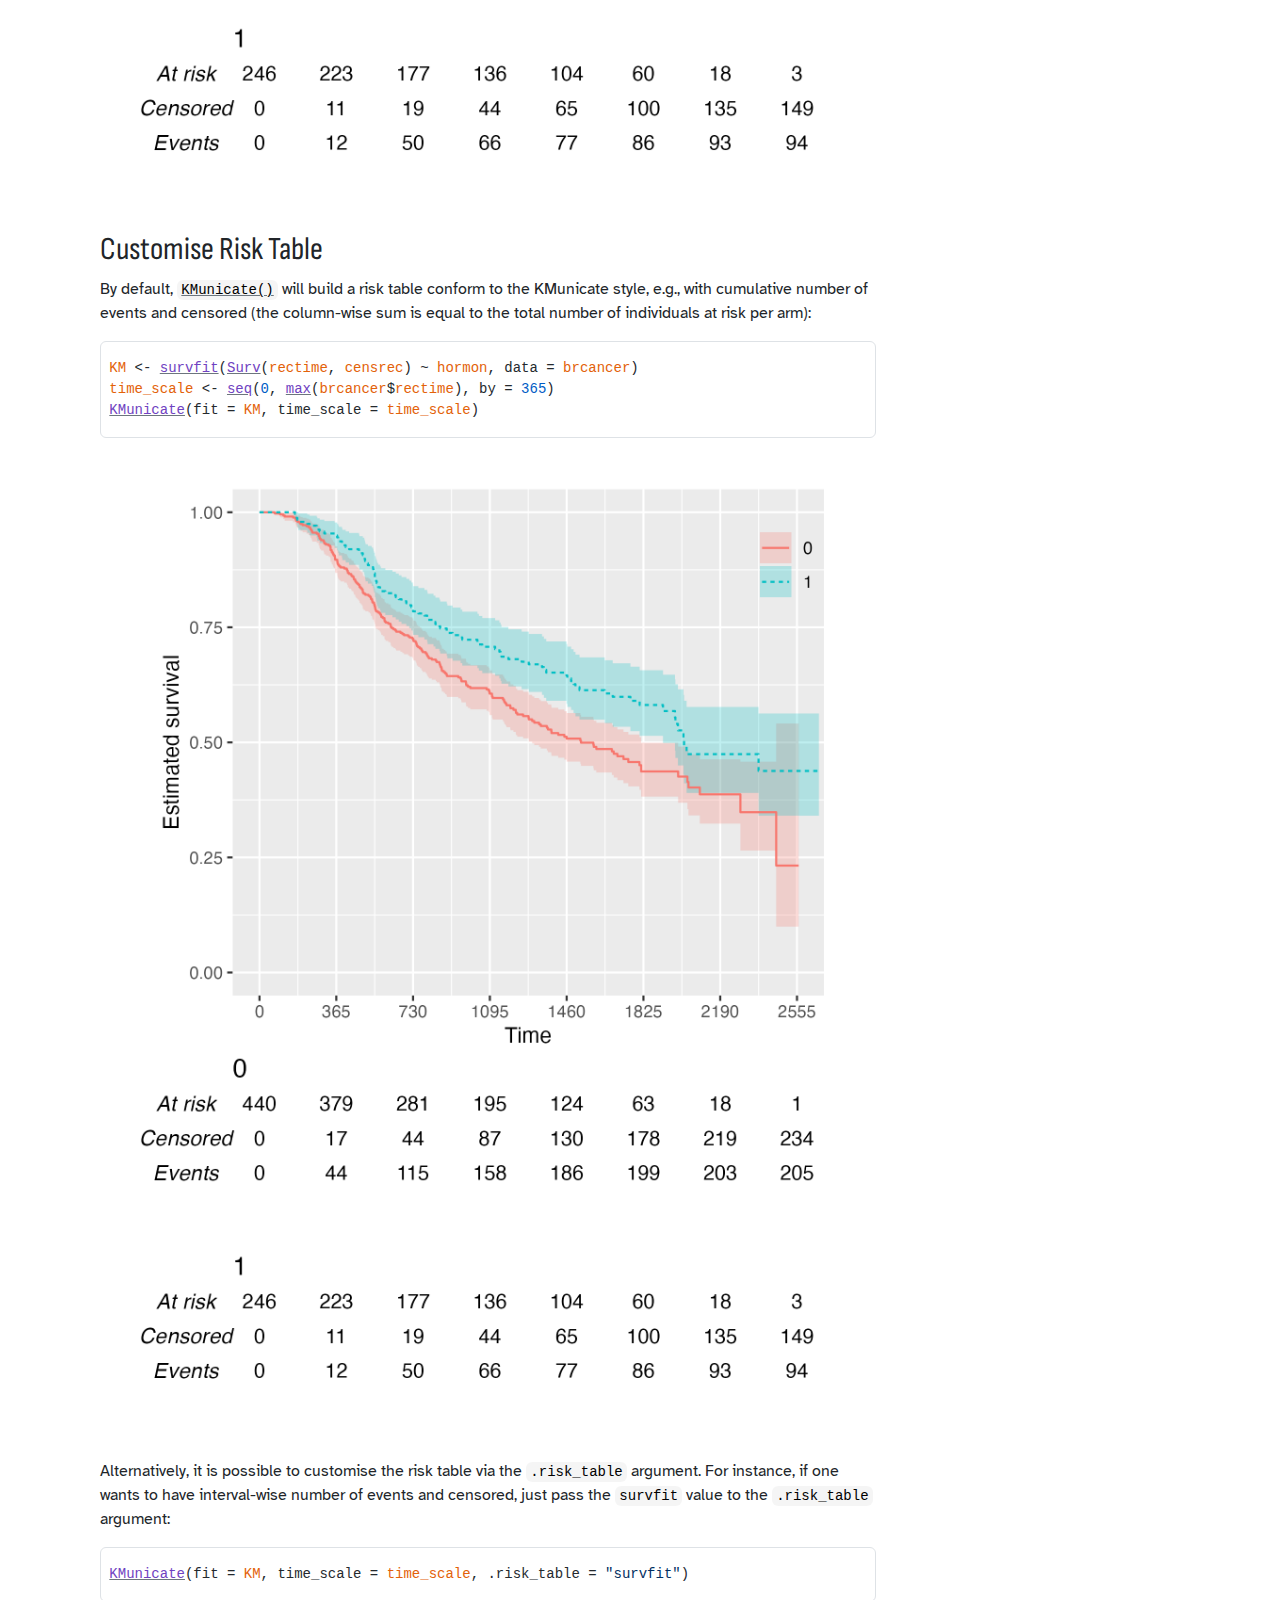
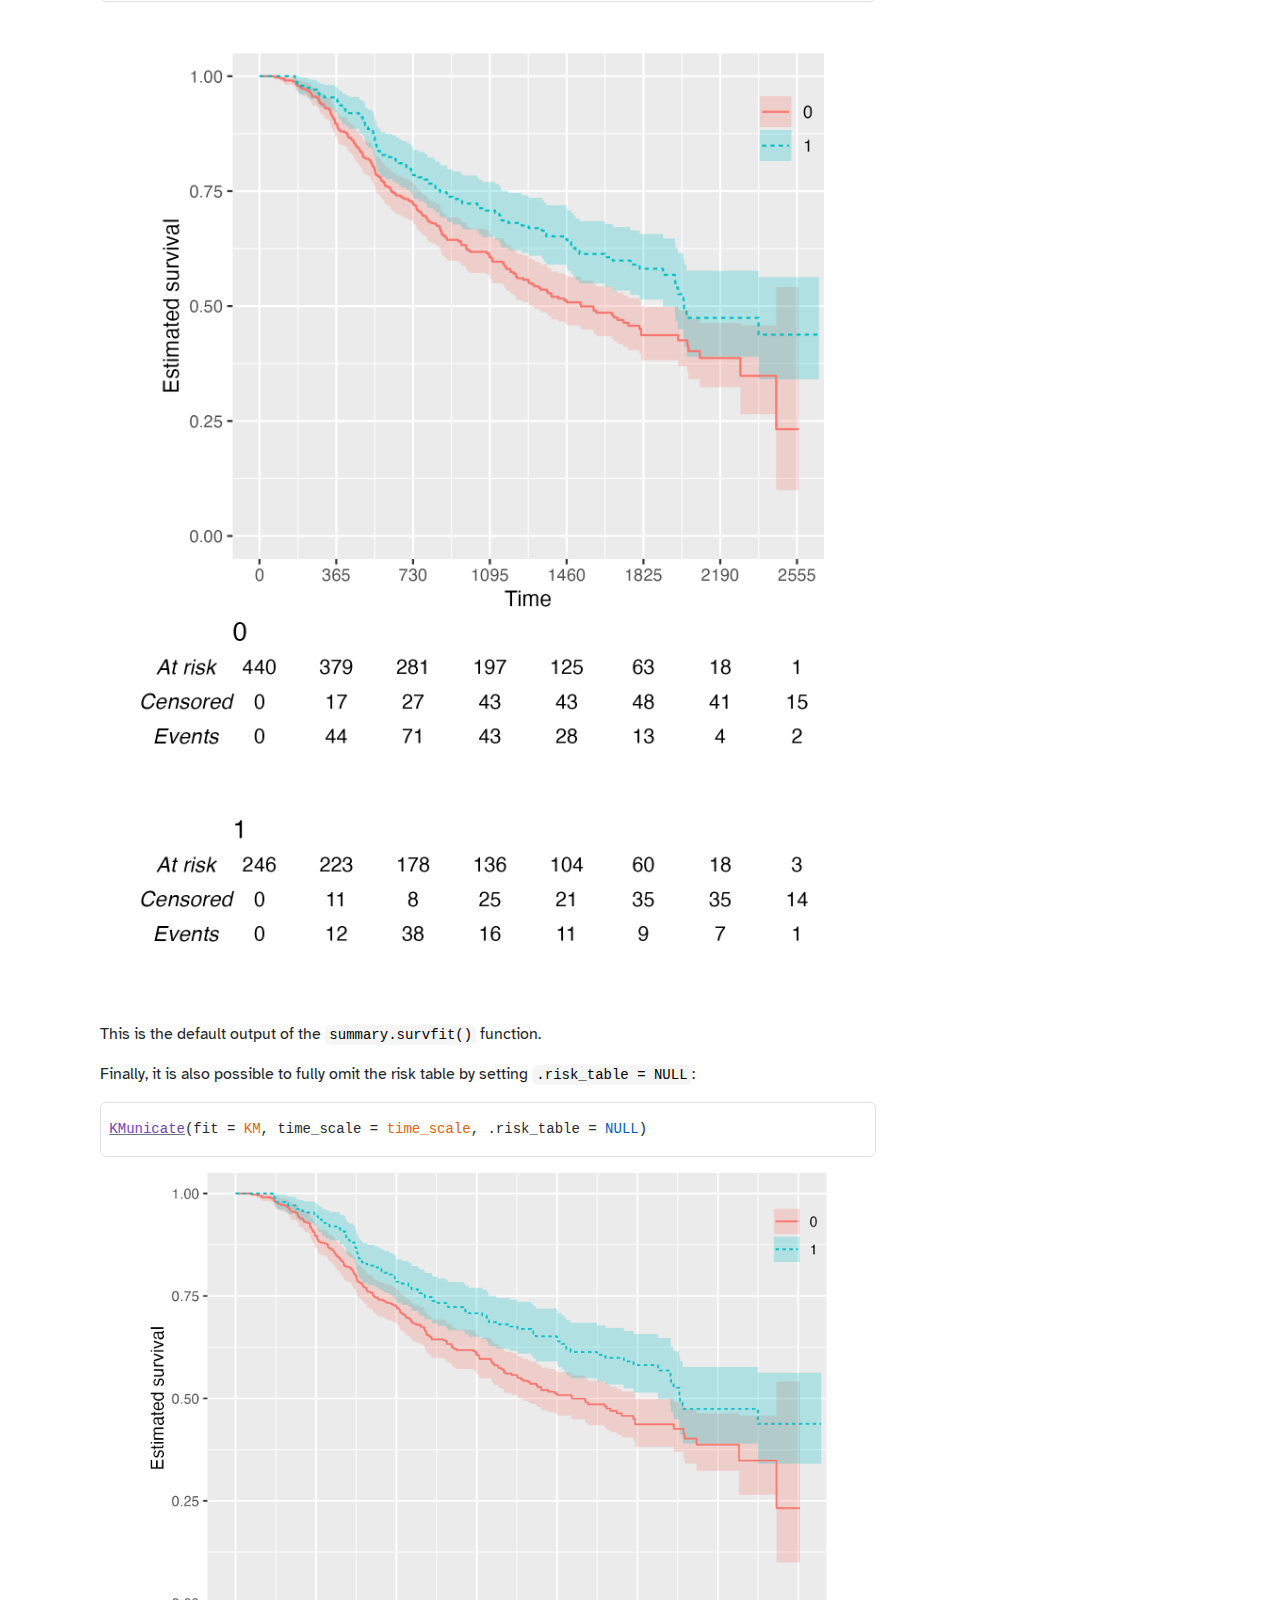
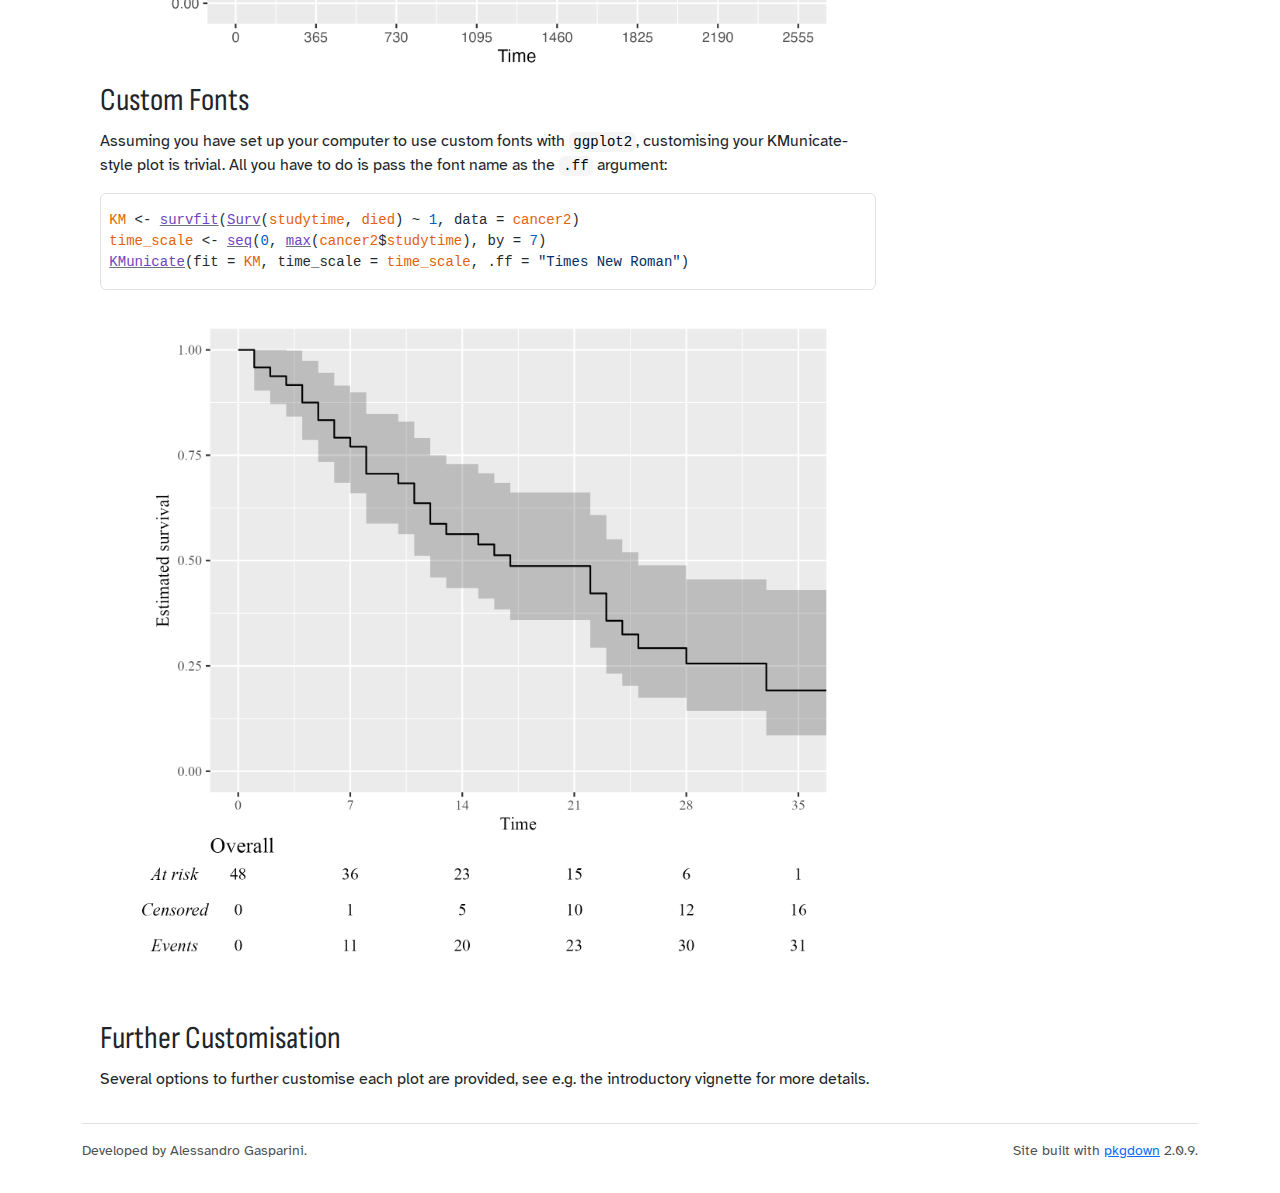
==== commit ab65e124: "Rebuilt docs" ====
--- a/docs/index.html
+++ b/docs/index.html
@@ -28,7 +28,7 @@
     
     <a class="navbar-brand me-2" href="index.html">KMunicate</a>
 
-    <small class="nav-text text-muted me-auto" data-bs-toggle="tooltip" data-bs-placement="bottom" title="">0.2.5</small>
+    <small class="nav-text text-muted me-auto" data-bs-toggle="tooltip" data-bs-placement="bottom" title="">0.2.5.9000</small>
 
     
     <button class="navbar-toggler" type="button" data-bs-toggle="collapse" data-bs-target="#navbar" aria-controls="navbar" aria-expanded="false" aria-label="Toggle navigation">
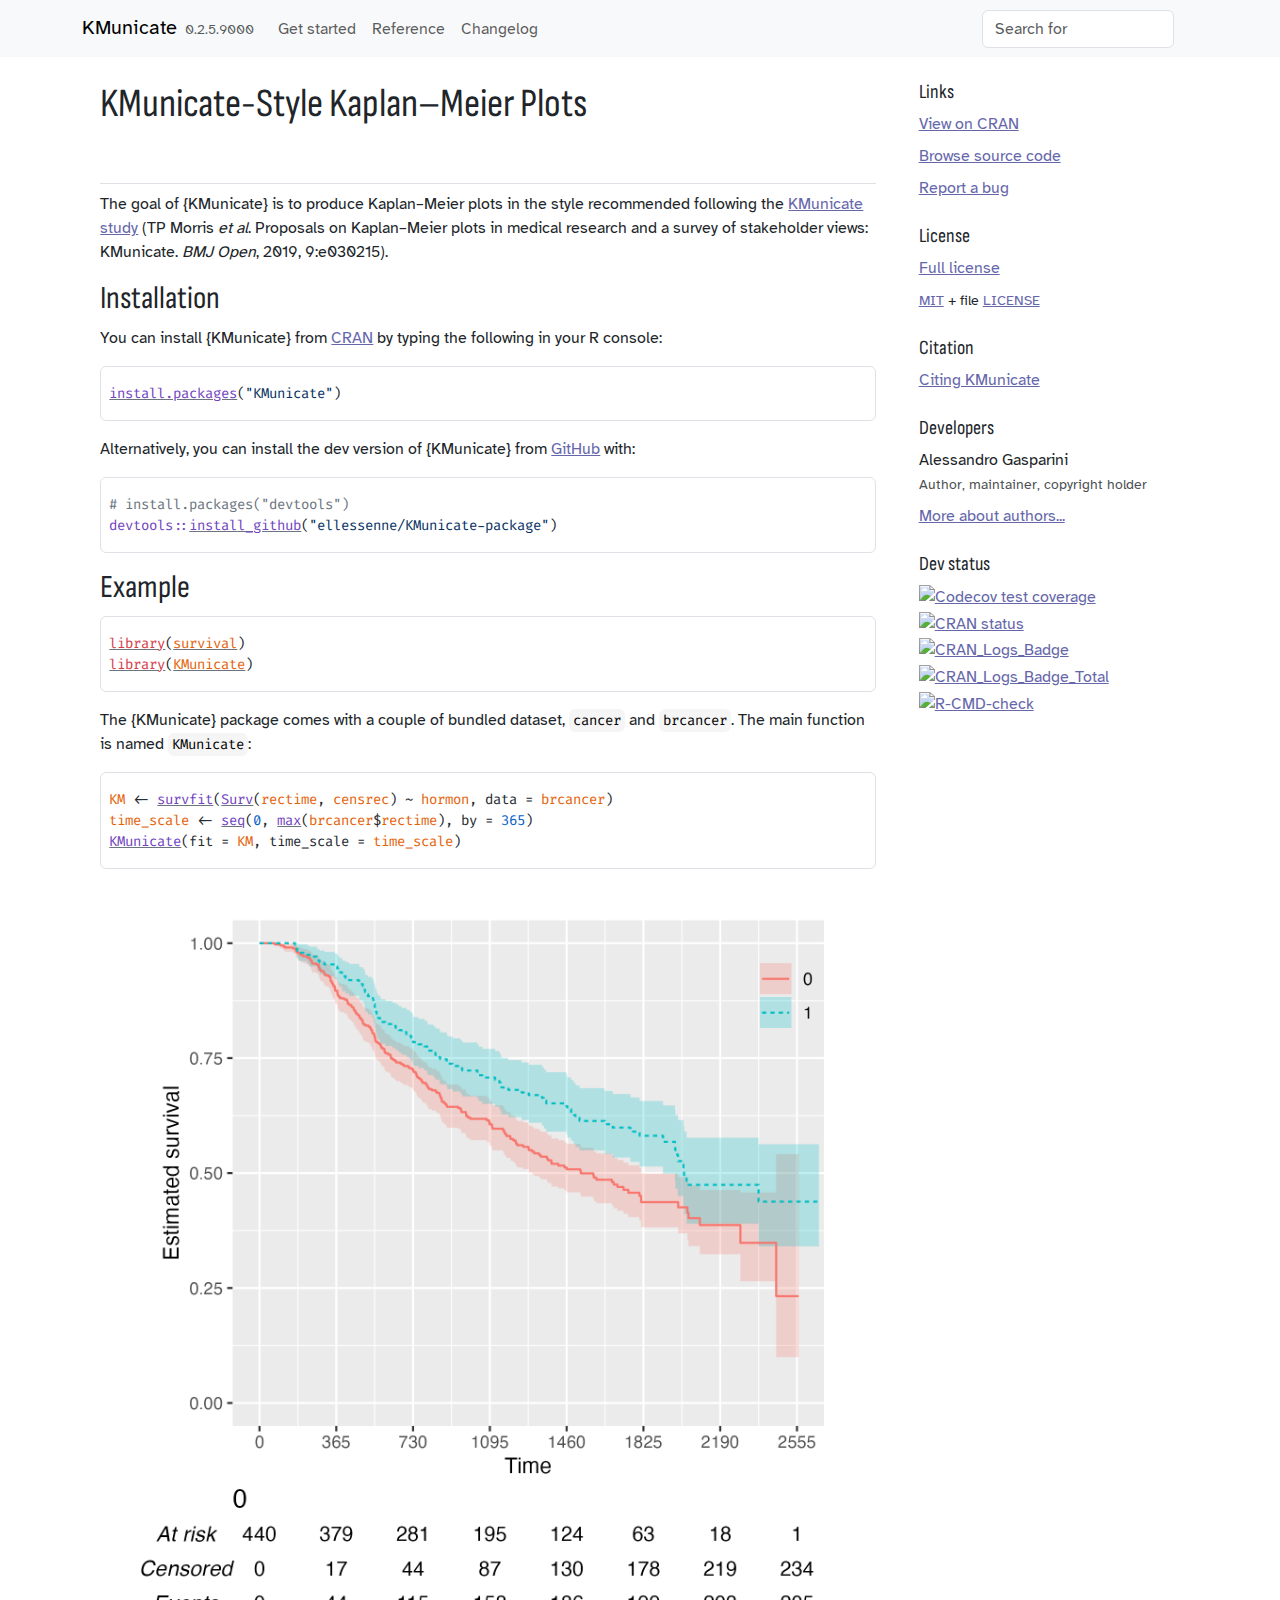
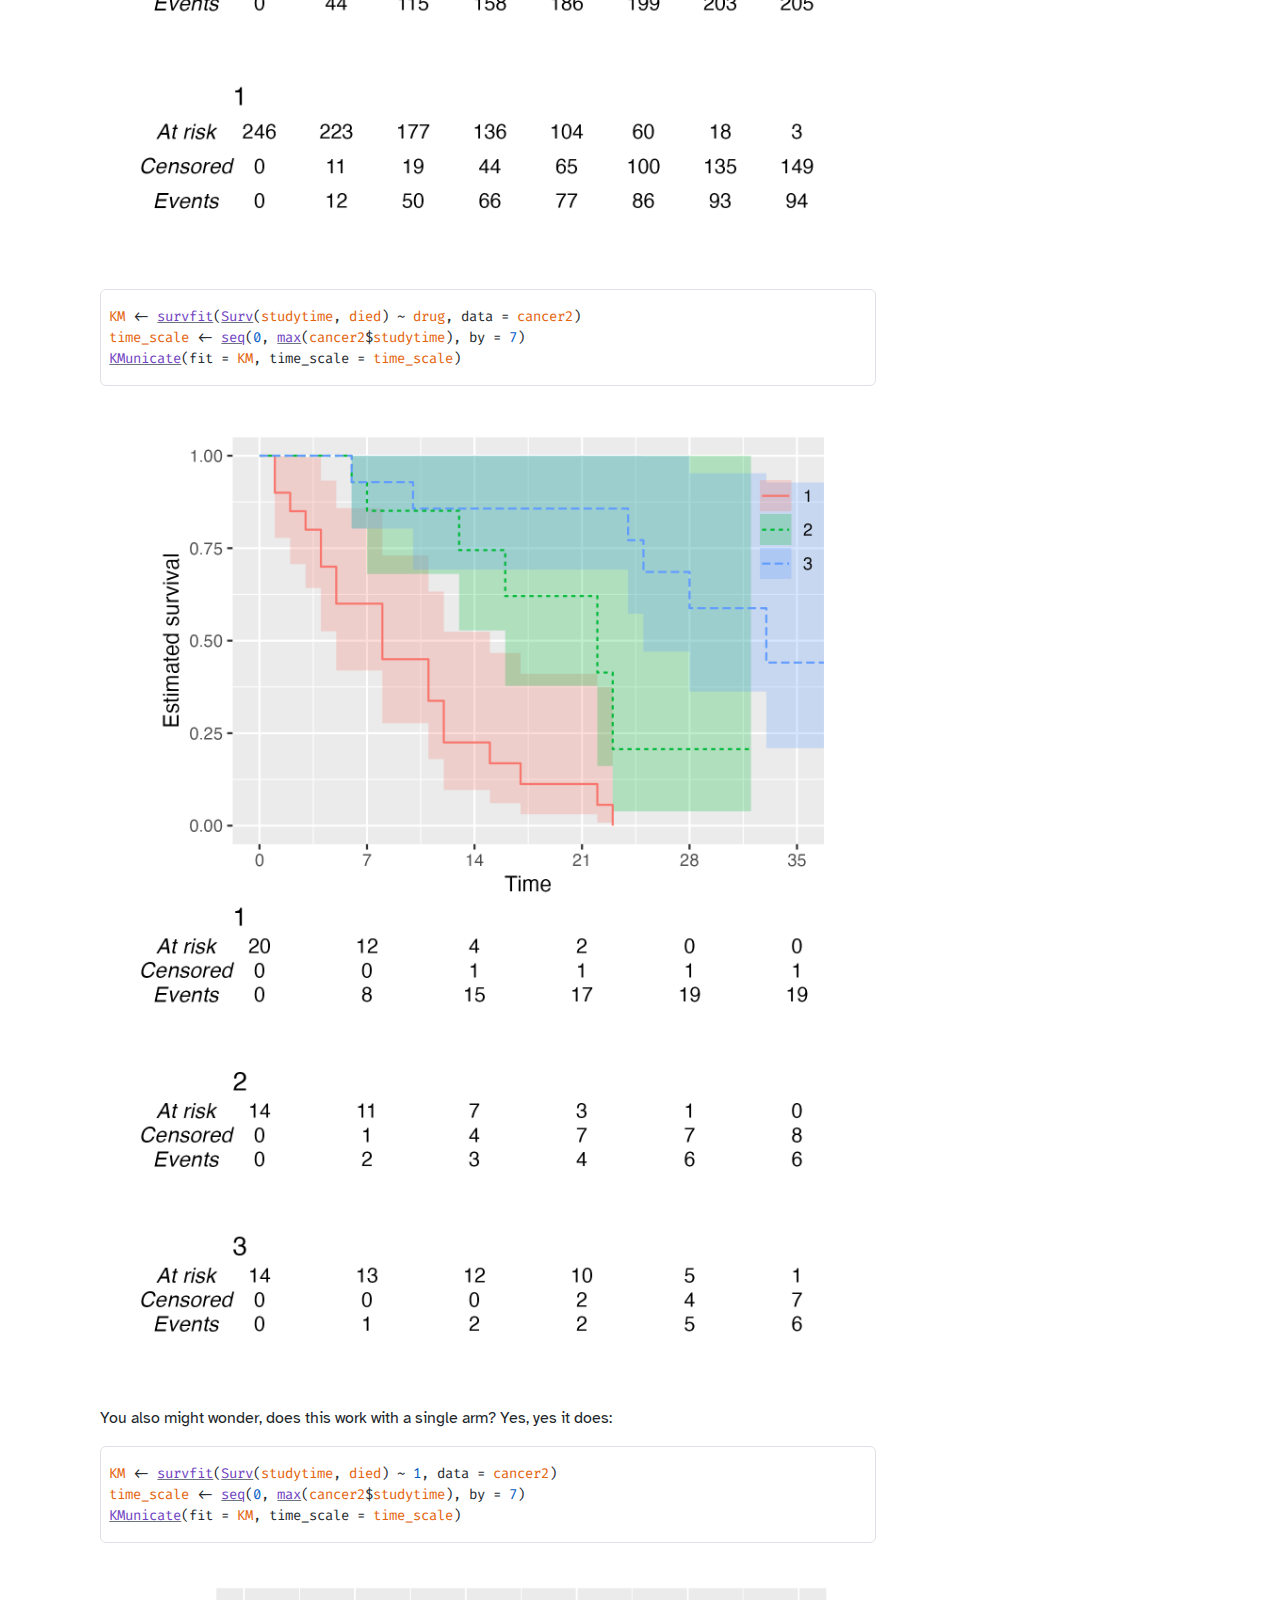
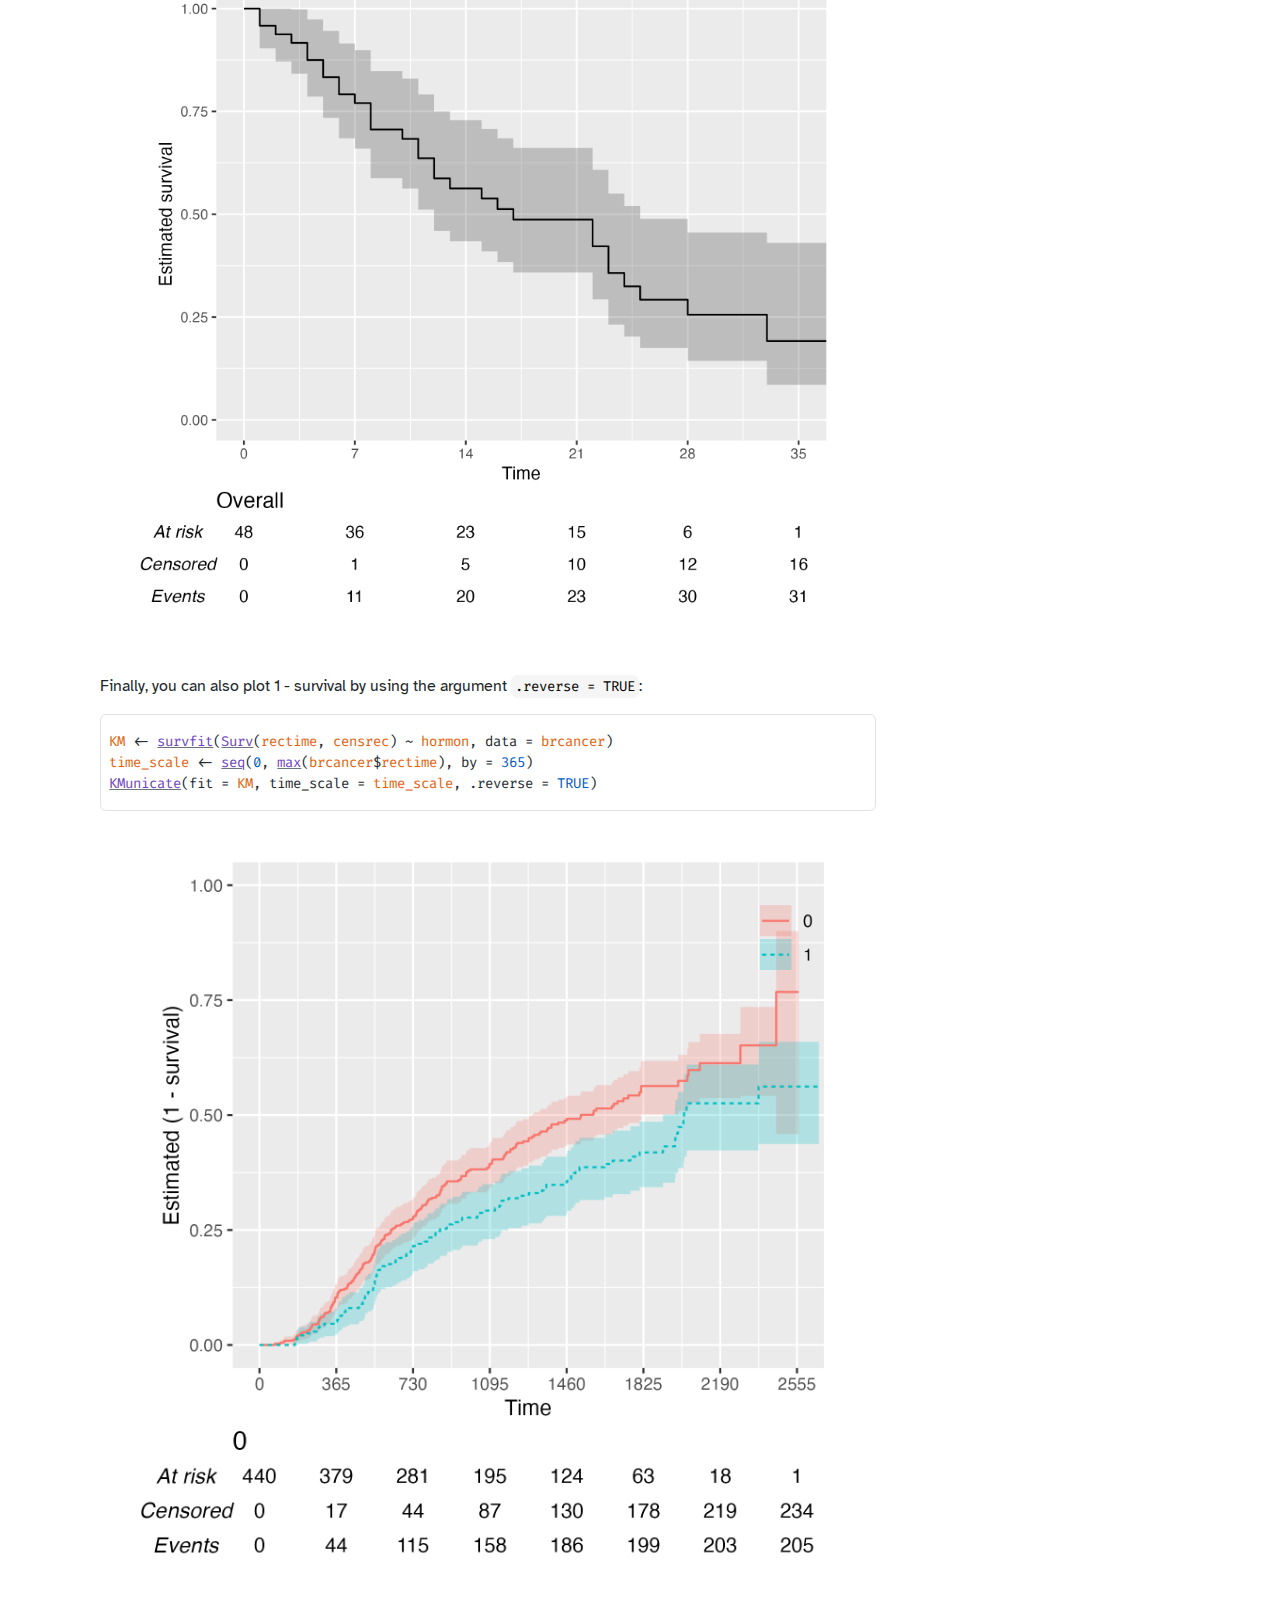
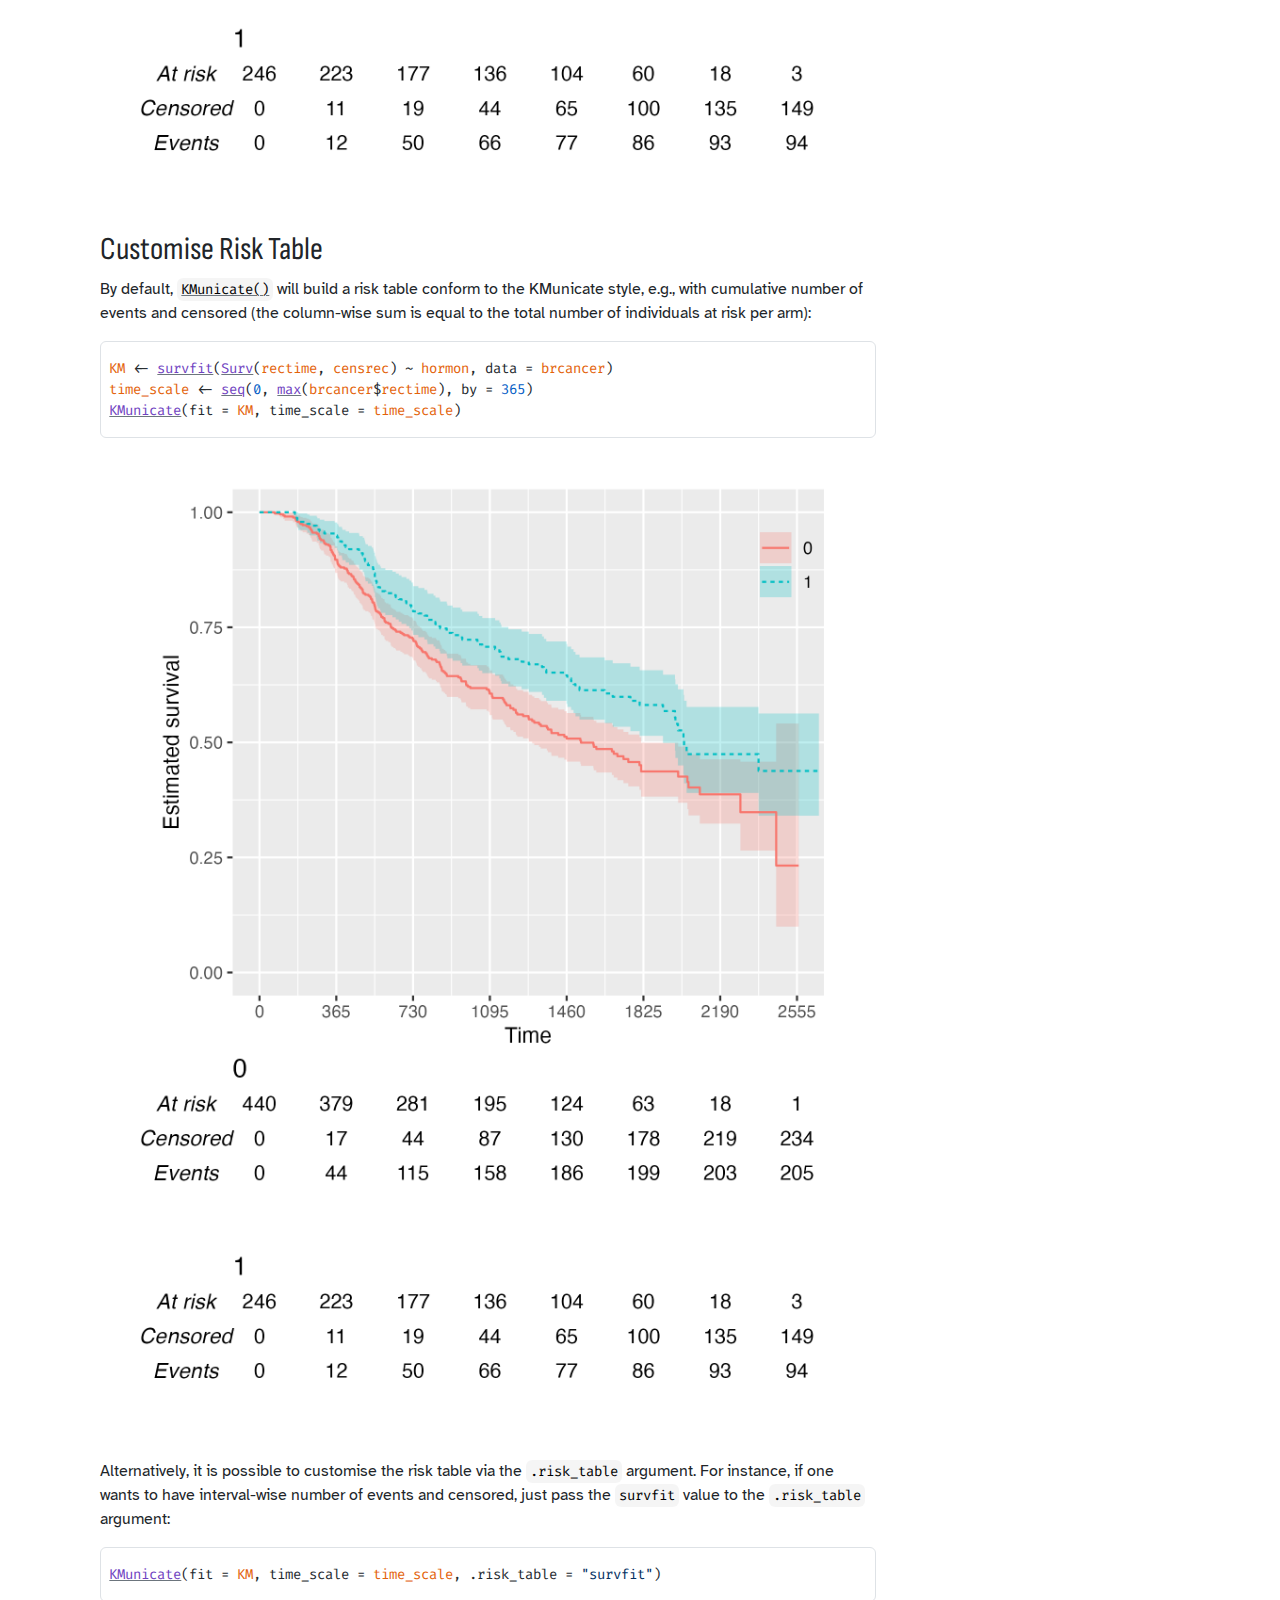
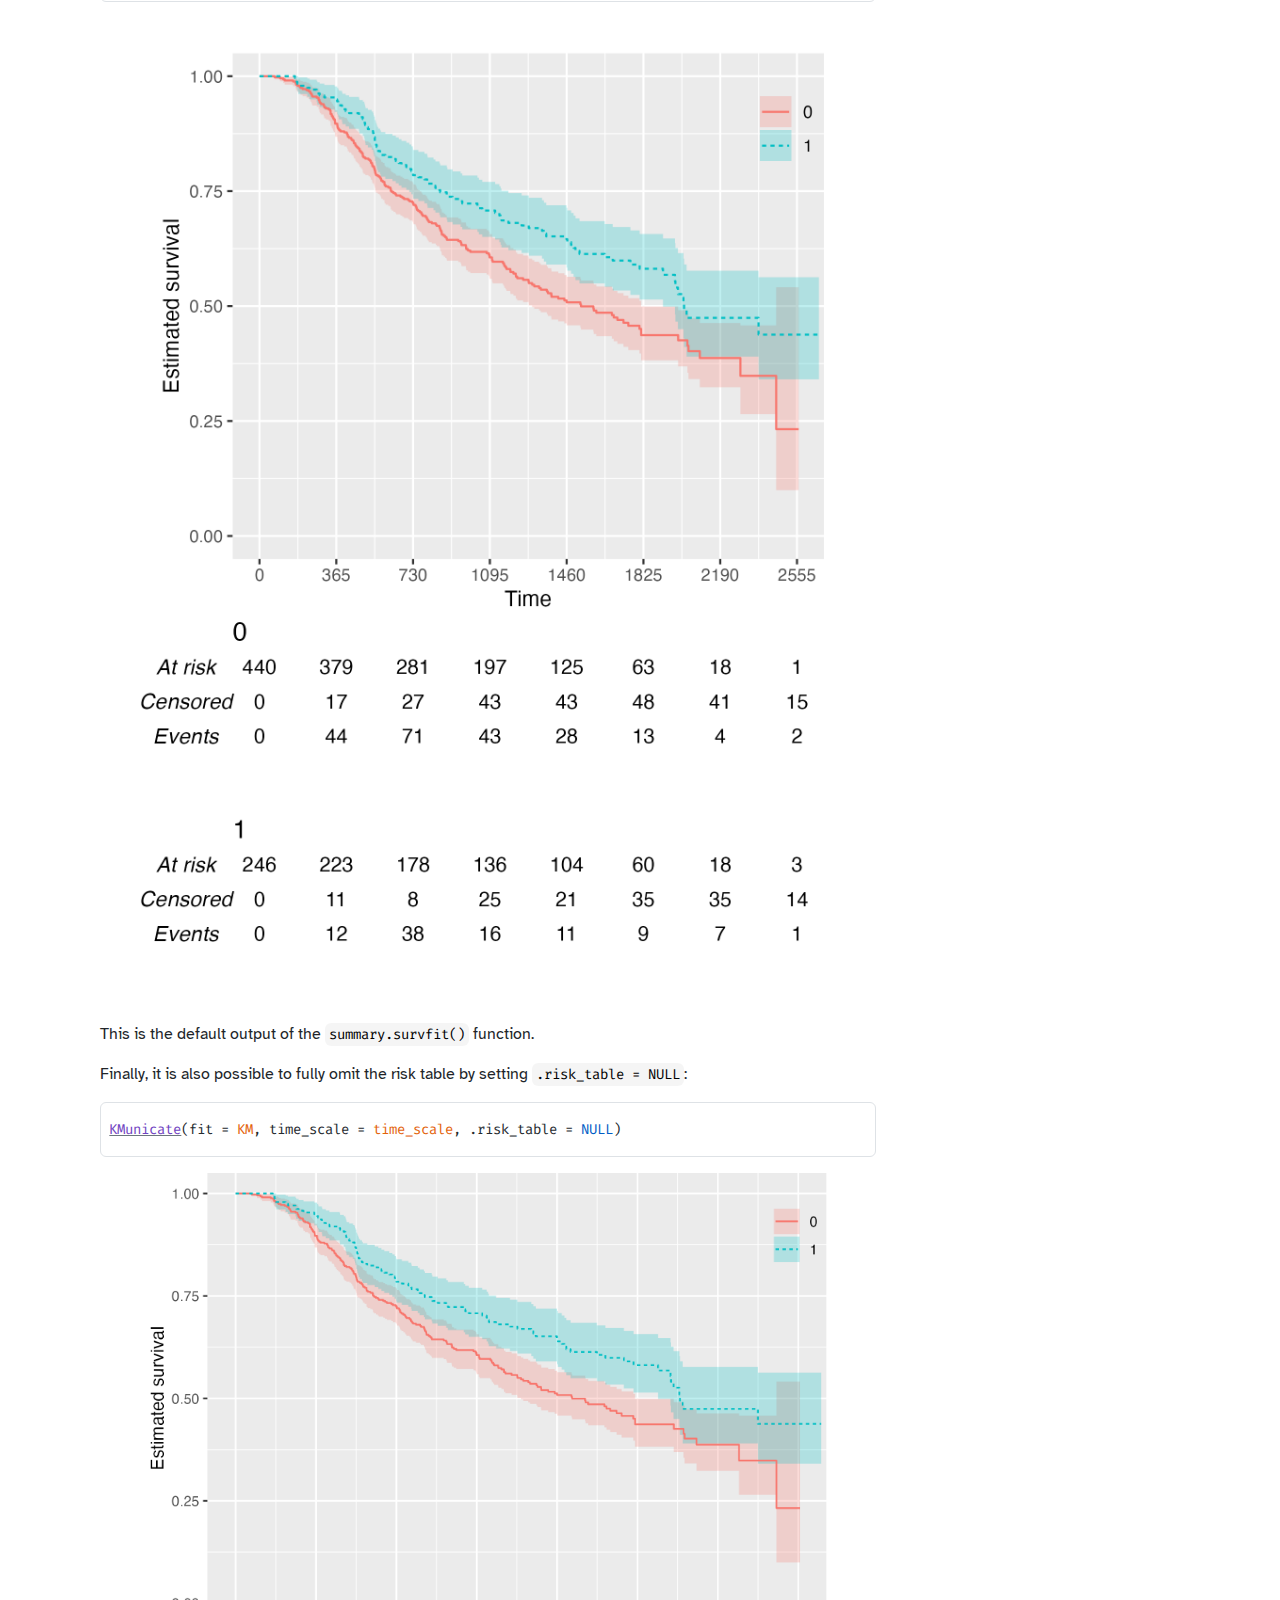
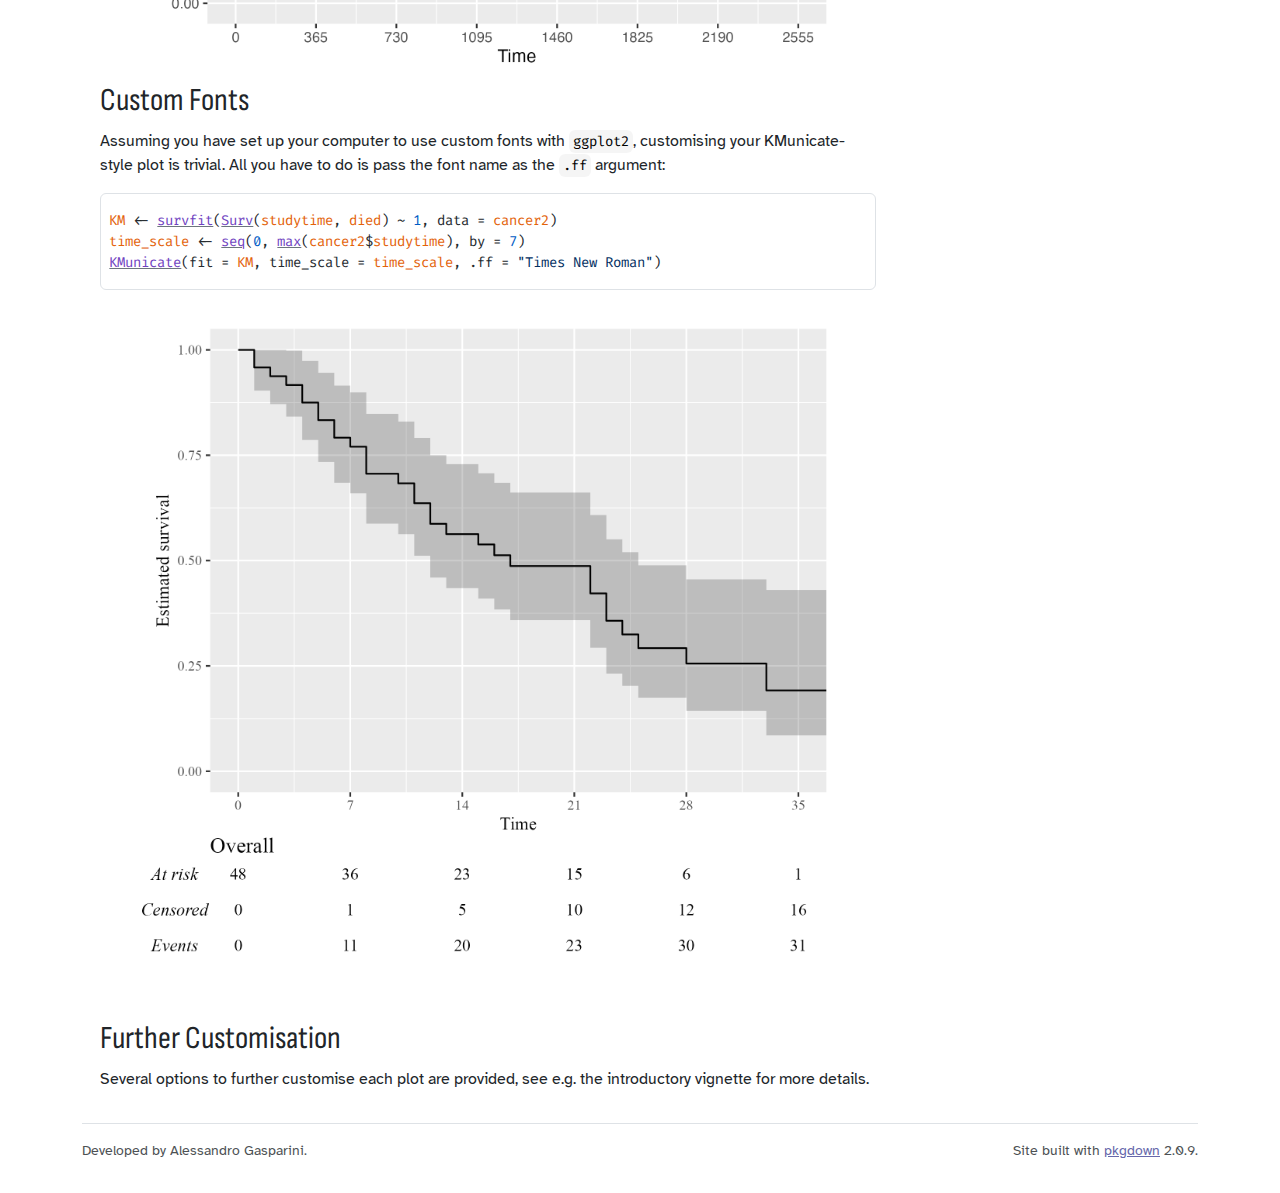
==== commit a56213fb: "Style of pkgdown site" ====
--- a/docs/index.html
+++ b/docs/index.html
@@ -10,6 +10,7 @@
 <script src="deps/jquery-3.6.0/jquery-3.6.0.min.js"></script><meta name="viewport" content="width=device-width, initial-scale=1, shrink-to-fit=no">
 <link href="deps/bootstrap-5.3.1/bootstrap.min.css" rel="stylesheet">
 <script src="deps/bootstrap-5.3.1/bootstrap.bundle.min.js"></script><link href="deps/Atkinson_Hyperlegible-0.4.9/font.css" rel="stylesheet">
+<link href="deps/Fira_Code-0.4.9/font.css" rel="stylesheet">
 <link href="deps/Sofia_Sans_Condensed-0.4.9/font.css" rel="stylesheet">
 <!-- Font Awesome icons --><link rel="stylesheet" href="https://cdnjs.cloudflare.com/ajax/libs/font-awesome/5.12.1/css/all.min.css" integrity="sha256-mmgLkCYLUQbXn0B1SRqzHar6dCnv9oZFPEC1g1cwlkk=" crossorigin="anonymous">
 <link rel="stylesheet" href="https://cdnjs.cloudflare.com/ajax/libs/font-awesome/5.12.1/css/v4-shims.min.css" integrity="sha256-wZjR52fzng1pJHwx4aV2AO3yyTOXrcDW7jBpJtTwVxw=" crossorigin="anonymous">
